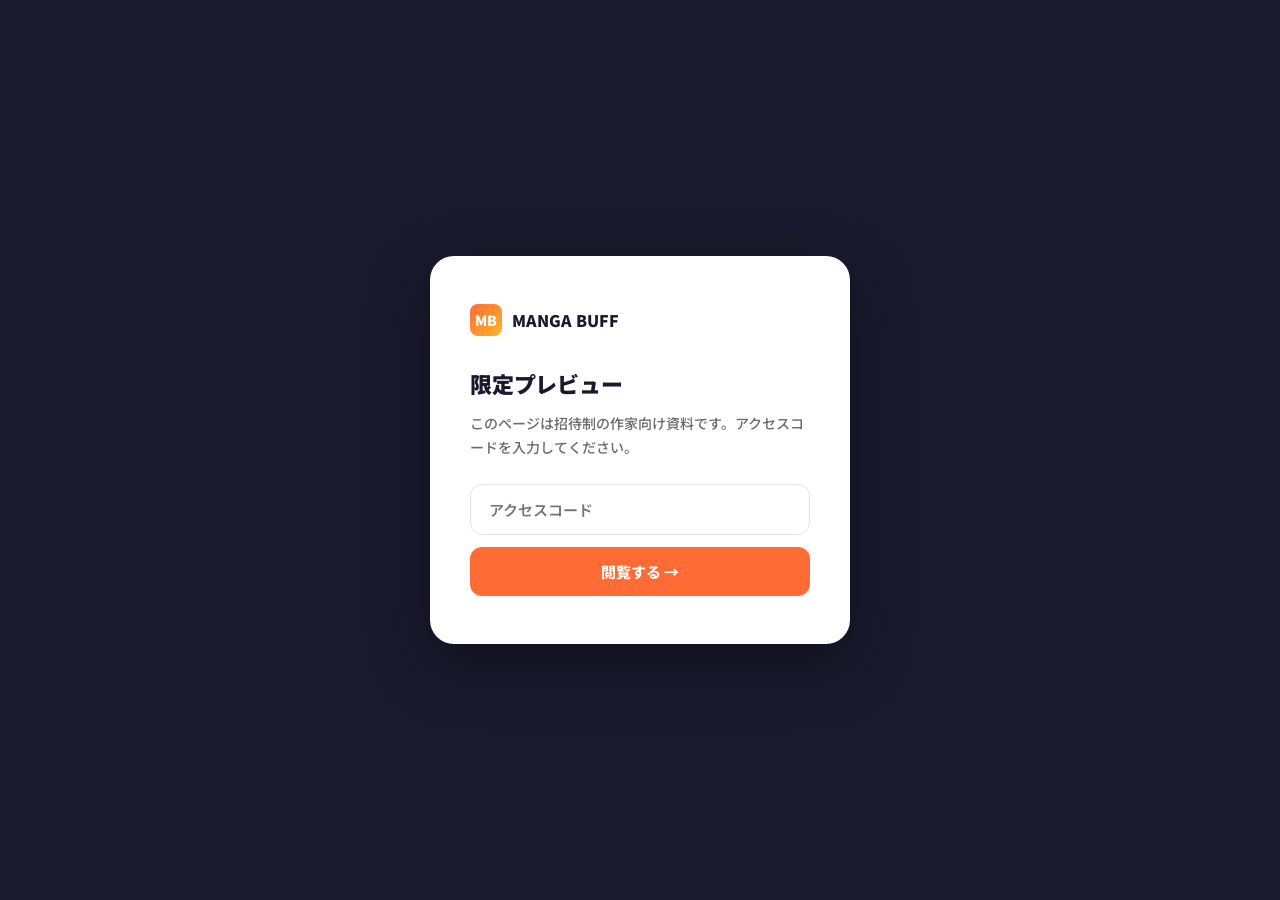
==== index.html @ 060bdc6c "実績自動更新用のdata-statマーカー付与（表示は不変）＋正本をrealize-mangabuff/manga-buff-introへ移管" ====
<!DOCTYPE html>
<html lang="ja">
<head>
<meta charset="UTF-8">
<meta name="viewport" content="width=device-width, initial-scale=1.0">
<meta name="robots" content="noindex, nofollow, noarchive, nosnippet">
<title>MANGA BUFF ｜ 作家さん向け配信取次サービス</title>
<link rel="preconnect" href="https://fonts.googleapis.com">
<link rel="preconnect" href="https://fonts.gstatic.com" crossorigin>
<link href="https://fonts.googleapis.com/css2?family=Noto+Sans+JP:wght@400;500;700;900&family=Inter:wght@400;500;600;700;800&display=swap" rel="stylesheet">
<style id="gate-style">
  body.locked { overflow: hidden; }
  body.locked > *:not(#gate) { display: none !important; }
  #gate { position: fixed; inset: 0; background: #1A1A2E; z-index: 99999; display: flex; align-items: center; justify-content: center; font-family: "Noto Sans JP", sans-serif; color: white; padding: 24px; }
  #gate.hidden { display: none; }
  .gate-card { background: white; color: #1A1A2E; padding: 48px 40px; border-radius: 24px; max-width: 420px; width: 100%; box-shadow: 0 20px 60px rgba(0,0,0,0.4); }
  .gate-brand { display: inline-flex; align-items: center; gap: 10px; font-weight: 900; font-size: 16px; margin-bottom: 28px; }
  .gate-brand .mark { width: 32px; height: 32px; border-radius: 8px; background: linear-gradient(135deg, #FF6B35, #FFB627); color: white; display: flex; align-items: center; justify-content: center; font-size: 14px; font-weight: 900; }
  #gate h2 { font-size: 22px; font-weight: 900; margin-bottom: 8px; letter-spacing: -0.01em; }
  #gate p { font-size: 14px; color: #6B6B6B; margin-bottom: 24px; font-weight: 500; line-height: 1.7; }
  #gate input { width: 100%; padding: 14px 18px; border: 1px solid #E8E5E0; border-radius: 12px; font-size: 15px; font-weight: 600; font-family: inherit; margin-bottom: 12px; outline: none; transition: all 0.15s; }
  #gate input:focus { border-color: #FF6B35; box-shadow: 0 0 0 3px rgba(255,107,53,0.15); }
  #gate button { width: 100%; padding: 14px; background: #FF6B35; color: white; border: none; border-radius: 12px; font-size: 15px; font-weight: 800; cursor: pointer; font-family: inherit; transition: all 0.15s; }
  #gate button:hover { background: #E8541F; }
  #gate .err { color: #FF4757; font-size: 13px; margin-top: 8px; font-weight: 600; display: none; }
  #gate .err.show { display: block; }
</style>
<link rel="stylesheet" href="assets/style.css">
</head>
<body class="locked">

<div id="gate">
  <div class="gate-card">
    <div class="gate-brand"><span class="mark">MB</span>MANGA BUFF</div>
    <h2>限定プレビュー</h2>
    <p>このページは招待制の作家向け資料です。アクセスコードを入力してください。</p>
    <input type="password" id="gate-pw" placeholder="アクセスコード" autocomplete="off" />
    <button id="gate-btn">閲覧する →</button>
    <div class="err" id="gate-err">アクセスコードが正しくありません。</div>
  </div>
</div>
<script>if(sessionStorage.getItem('mb-unlocked')==='1'){document.body.classList.remove('locked');var g=document.getElementById('gate');if(g)g.classList.add('hidden');}</script>

<!-- === NAV === -->
<nav class="nav">
  <div class="container nav-inner">
    <a href="index.html" class="logo"><span class="logo-mark">MB</span>MANGA BUFF</a>
    <button class="nav-toggle" aria-label="メニュー"><span></span></button>
    <ul class="nav-menu">
      <li><a href="index.html">ホーム</a></li>
      <li><a href="service.html">サービス内容</a></li>
      <li><a href="money.html">印税・お金</a></li>
      <li><a href="contract.html">契約について</a></li>
      <li><a href="flow.html">ご相談後の流れ</a></li>
      <li><a href="faq.html">よくある質問</a></li>
      <li><a href="about.html">代表の想い</a></li>
    </ul>
    <a href="flow.html" class="nav-cta">相談してみる</a>
  </div>
</nav>

<!-- === HERO === -->
<section class="hero">
  <div class="container hero-inner">
    <div class="hero-badge">個人作家・同人サークル募集中</div>
    <h1>あなたの漫画を、<br><span class="gradient">日本中の読者</span>に届ける。</h1>
    <p class="hero-sub">
      個人作家・同人サークルの作品を、100以上の電子書店へ一括配信。<br>
      EPUB制作・書誌入力・書店交渉のすべてを代行し、作家還元率は業界水準の1.5倍となる60%。
    </p>
    <div class="hero-cta">
      <a href="service.html" class="btn-primary">サービスを見る</a>
      <a href="faq.html" class="btn-secondary">よくある質問を見る</a>
    </div>

    <div class="hero-stats">
      <div class="stat"><div class="stat-value">100<span class="unit">+</span></div><div class="stat-label">配信先電子書店</div></div>
      <div class="stat"><div class="stat-value">60<span class="unit">%</span></div><div class="stat-label">作家還元率（業界の1.5倍）</div></div>
      <div class="stat"><div class="stat-value">¥0</div><div class="stat-label">登録料・月額費用</div></div>
      <div class="stat"><div class="stat-value">1<span class="unit">年</span></div><div class="stat-label">契約期間（短期離脱可）</div></div>
      <div class="stat"><div class="stat-value"><span data-stat="artists">90</span><span class="unit">+</span></div><div class="stat-label">参加作家・サークル</div></div>
    </div>
    <p style="font-size:13px; color:var(--sub); margin-top:20px; font-weight:500; max-width:760px; margin-left:auto; margin-right:auto;">
      ※「100以上の電子書店」は全年齢作品を含めた総数です。<strong>成人向けのAI漫画の場合、実際に配信できるのは30書店ほど</strong>になります（書店ごとの審査基準により変わります）。配信できる書店の一覧は <a href="service.html" style="color:var(--primary); font-weight:700;">サービス内容ページ</a> で公開しています。
    </p>
  </div>
</section>

<!-- === 課題 === -->
<section class="bg-soft">
  <div class="container">
    <div class="section-head">
      <span class="section-label">PROBLEM</span>
      <h2 class="section-title">作家さんが抱える<br>3つの悩み、ありませんか？</h2>
      <p class="section-lead">個人で商業電子書店に挑戦しようとすると、多くの作家さんが同じ壁にぶつかります。</p>
    </div>
    <div class="problem-grid">
      <div class="problem-card">
        <div class="problem-num">PROBLEM 01</div>
        <h3>電子書店ごとの<br>交渉が大変</h3>
        <p>書店ごとに審査・入稿仕様・書誌テンプレートが異なり、個人で全書店を回るのは実質不可能。</p>
      </div>
      <div class="problem-card">
        <div class="problem-num">PROBLEM 02</div>
        <h3>FANZA同人だけでは<br>頭打ち</h3>
        <p>同人プラットフォームだけでは読者層が限定される。商業書店に展開して新規読者を獲得したい。</p>
      </div>
      <div class="problem-card">
        <div class="problem-num">PROBLEM 03</div>
        <h3>従来の取次は<br>還元率が低い</h3>
        <p>業界標準の取次では作家還元が40%前後。結局自分の手元にいくら残るのかが見えにくい。</p>
      </div>
    </div>
  </div>
</section>

<!-- === 解決策 === -->
<section>
  <div class="container">
    <div class="section-head">
      <span class="section-label">SOLUTION</span>
      <h2 class="section-title"><span class="gradient">MANGA BUFF</span>なら、全部解決。</h2>
      <p class="section-lead">作家さんは本編データと作品情報を渡すだけ。残りはすべてお任せください。</p>
    </div>
    <div class="solution-grid">
      <div class="solution-card"><div class="solution-icon">🛠</div><h3>全部代行</h3><p>書店交渉・EPUB制作・書誌入力・表紙デザインまで対応。作家さんの手間はゼロ。</p></div>
      <div class="solution-card"><div class="solution-icon">🏪</div><h3>100書店へ一括</h3><p>コミックシーモア・LINEマンガ・Kindle・楽天Kobo等の主要書店＋100書店へ。</p></div>
      <div class="solution-card"><div class="solution-icon">💰</div><h3>還元率60%</h3><p>業界水準40%前後に対してMANGA BUFFは60%。業界の1.5倍の手取り。</p></div>
      <div class="solution-card"><div class="solution-icon">🎨</div><h3>AI作品も公式対応</h3><p>AI生成作品も対応。申告いただければ適切な書店を選定して配信します。</p></div>
      <div class="solution-card"><div class="solution-icon">💬</div><h3>Discordで密に伴走</h3><p>作家さんごとに専用チャンネル。メール中心の取次と違い、連絡もレスポンスも速いのが強みです。</p></div>
    </div>
  </div>
</section>

<!-- === 実績（数字で見る） === -->
<section class="tight bg-soft">
  <div class="container">
    <div class="proof-band">
      <div class="proof-head">
        <span class="section-label">NUMBERS</span>
        <h2>数字で見る、<span class="gradient">MANGA BUFF</span>の強み</h2>
        <p>スケールではなく、作家さんの手取りと使いやすさで選ばれています。</p>
      </div>
      <div class="proof-grid">
        <div class="proof-cell">
          <div class="proof-value">60<span class="unit">%</span></div>
          <div class="proof-label">作家還元率<br>（業界水準の1.5倍）</div>
        </div>
        <div class="proof-cell">
          <div class="proof-value">100<span class="unit">+</span></div>
          <div class="proof-label">配信先<br>電子書店</div>
        </div>
        <div class="proof-cell">
          <div class="proof-value">90<span class="unit">+</span><span class="up">↑</span></div>
          <div class="proof-label">参加作家・サークル<br>（拡大中）</div>
        </div>
        <div class="proof-cell">
          <div class="proof-value">¥0</div>
          <div class="proof-label">登録料・月額費用<br>（初期費用なし）</div>
        </div>
      </div>
      <p class="proof-note">※配信先数は全年齢作品を含む総数です。成人向けAI漫画は実際に配信できる書店が約30となります。</p>
    </div>
  </div>
</section>

<!-- === ハブ（各ページへ） === -->
<section class="bg-soft">
  <div class="container">
    <div class="section-head">
      <span class="section-label">GUIDE</span>
      <h2 class="section-title">知りたいことから<span class="gradient">読む</span></h2>
      <p class="section-lead">説明会でよく聞かれることを、テーマごとにまとめました。気になるところから読んでください。</p>
    </div>
    <div class="hub-grid">
      <a href="service.html" class="hub-card">
        <div class="hub-icon">🛠</div>
        <h3>サービス内容・納品方法</h3>
        <p>何を代行するか／作家さんに用意いただくもの／作品データの渡し方（対応形式・渡し方）。</p>
        <span class="hub-go">詳しく見る</span>
      </a>
      <a href="money.html" class="hub-card">
        <div class="hub-icon">💰</div>
        <h3>印税・還元率・支払い</h3>
        <p>還元率60%の正しい仕組み／収入シミュレーション／セール／支払いスケジュール。</p>
        <span class="hub-go">詳しく見る</span>
      </a>
      <a href="contract.html" class="hub-card">
        <div class="hub-icon">📄</div>
        <h3>契約について</h3>
        <p>契約期間・独占範囲／価格の決定権／表紙・白抜き素材の扱い／契約書の全文も掲載。</p>
        <span class="hub-go">詳しく見る</span>
      </a>
      <a href="flow.html" class="hub-card">
        <div class="hub-icon">🚀</div>
        <h3>ご相談後の流れ</h3>
        <p>お話ししたあと、契約書送付〜作品お預かり〜配信開始まで、どう進むかをステップで。</p>
        <span class="hub-go">詳しく見る</span>
      </a>
      <a href="faq.html" class="hub-card">
        <div class="hub-icon">❓</div>
        <h3>よくある質問</h3>
        <p>お金・契約・作品・運用のよくある疑問に、まとめてお答えします。</p>
        <span class="hub-go">詳しく見る</span>
      </a>
      <a href="about.html" class="hub-card">
        <div class="hub-icon">🧑‍🎨</div>
        <h3>代表とMANGA BUFF</h3>
        <p>なぜこのサービスを作ったか。代表の想いと、参加作家さんの生の声。</p>
        <span class="hub-go">詳しく見る</span>
      </a>
    </div>
  </div>
</section>

<!-- === 声（ティーザー） === -->
<section>
  <div class="container">
    <div class="section-head">
      <span class="section-label">VOICES</span>
      <h2 class="section-title">作家さんの<span class="gradient">声</span></h2>
      <p class="section-lead">実際に参加いただいている作家さんからの反応を抜粋。</p>
    </div>
    <div class="voice-grid">
      <div class="voice">
        <div class="voice-quote-mark">"</div>
        <div class="voice-body" style="font-size:15px; color:var(--ink); font-weight:600;">原稿データを渡したら、色んな書店で配信されるところまで進めてもらえて助かりました。公開まで早かったのもありがたかったです。</div>
        <div class="voice-author"><strong>ぱびゅ さん</strong><br>X：@pabyu235852</div>
      </div>
      <div class="voice">
        <div class="voice-quote-mark">"</div>
        <div class="voice-body" style="font-size:15px; color:var(--ink); font-weight:600;">AI作品なので販路を広げるのは難しいと思っていましたが、ほとんど丸投げで広げることができ、ありがたく思います。</div>
        <div class="voice-author"><strong>すぺると小麦 さん</strong><br>X：@superutokomugi</div>
      </div>
      <div class="voice">
        <div class="voice-quote-mark">"</div>
        <div class="voice-body" style="font-size:15px; color:var(--ink); font-weight:600;">書店への配信や面倒な手続きを全部おまかせできるので、制作に集中できるようになりました。作家としは本当に助かっています。</div>
        <div class="voice-author"><strong>ぜっぺい さん</strong><br>X：@zeppei_</div>
      </div>
    </div>
    <div style="text-align:center; margin-top:40px;">
      <a href="about.html" class="btn-secondary">参加作家さんの声をもっと見る</a>
    </div>
  </div>
</section>

<!-- === CTA === -->
<section class="bg-soft">
  <div class="container">
    <div class="cta-band">
      <h2>あなたの作品を、棚に並べましょう。</h2>
      <p>眠っている作品も、まとめてお預けいただくほど印税は積み上がります。気になったことは担当者に何でも聞いてください。</p>
      <a href="flow.html" class="btn-primary">ご相談後の流れを見る</a>
    </div>
  </div>
</section>

<!-- === FOOTER === -->
<footer>
  <div class="container">
    <div class="footer-grid">
      <div>
        <div class="footer-logo"><span class="logo-mark">MB</span>MANGA BUFF</div>
        <p class="footer-tagline">個人作家・同人サークルの作品を、100以上の電子書店へ一括配信する取次サービス。</p>
      </div>
      <div class="footer-links">
        <div class="footer-col">
          <h5>サービス</h5>
          <a href="service.html">サービス内容</a>
          <a href="money.html">印税・還元率</a>
          <a href="flow.html">ご相談後の流れ</a>
        </div>
        <div class="footer-col">
          <h5>詳しく知る</h5>
          <a href="contract.html">契約について</a>
          <a href="faq.html">よくある質問</a>
          <a href="about.html">代表とMANGA BUFF</a>
        </div>
      </div>
    </div>
    <p class="footer-meta">漫画家のための電子書店一括配信サービス　|　運営：合同会社Realize　|　© 2026 MANGA BUFF</p>
  </div>
</footer>

<script src="assets/site.js"></script>
</body>
</html>
---- assets/style.css ----
/* =========================================================
   MANGA BUFF 作家向け資料サイト  共通デザインシステム
   （多ページ・ホームページ型）
   ========================================================= */

:root {
  --primary: #FF6B35;
  --primary-deep: #E8541F;
  --primary-light: #FFF0E6;
  --accent: #FFB627;
  --ink: #1A1A2E;
  --ink-soft: #4A4A5E;
  --sub: #8A8A95;
  --border: #E8E5E0;
  --rule: #EFECE7;
  --bg: #FFFFFF;
  --bg-soft: #FAFAFA;
  --bg-blue: #FFF8F0;
  --green: #22C55E;
  --warn: #FF9500;
}

* { margin: 0; padding: 0; box-sizing: border-box; }

html { scroll-behavior: smooth; }

body {
  font-family: "Noto Sans JP", "Inter", -apple-system, BlinkMacSystemFont, sans-serif;
  color: var(--ink);
  line-height: 1.8;
  background: var(--bg);
  font-weight: 500;
  font-size: 16px;
  -webkit-font-smoothing: antialiased;
}

a { color: inherit; }

.container {
  max-width: 1120px;
  margin: 0 auto;
  padding: 0 24px;
}

.container-narrow {
  max-width: 860px;
  margin: 0 auto;
  padding: 0 24px;
}

/* === Nav (multi-page) === */
.nav {
  position: sticky;
  top: 0;
  z-index: 100;
  background: rgba(255, 255, 255, 0.92);
  backdrop-filter: blur(20px);
  border-bottom: 1px solid var(--rule);
  padding: 14px 0;
}

.nav-inner {
  display: flex;
  align-items: center;
  justify-content: space-between;
  gap: 16px;
}

.logo {
  display: inline-flex;
  align-items: center;
  gap: 10px;
  font-weight: 900;
  font-size: 18px;
  letter-spacing: -0.01em;
  color: var(--ink);
  text-decoration: none;
  flex-shrink: 0;
}

.logo-mark {
  display: inline-flex;
  align-items: center;
  justify-content: center;
  width: 32px;
  height: 32px;
  background: linear-gradient(135deg, var(--primary), var(--accent));
  border-radius: 8px;
  color: white;
  font-size: 16px;
  font-weight: 900;
  letter-spacing: -0.02em;
}

.nav-menu {
  display: flex;
  align-items: center;
  gap: 4px;
  list-style: none;
  margin-left: auto;
}

.nav-menu a {
  display: inline-block;
  padding: 8px 14px;
  font-size: 14px;
  font-weight: 700;
  color: var(--ink-soft);
  text-decoration: none;
  border-radius: 100px;
  transition: all 0.15s;
  white-space: nowrap;
}

.nav-menu a:hover { color: var(--primary); background: var(--primary-light); }
.nav-menu a.active { color: var(--primary); background: var(--primary-light); }

.nav-cta {
  display: inline-flex;
  align-items: center;
  padding: 10px 20px;
  background: var(--ink);
  color: white;
  border-radius: 100px;
  font-size: 14px;
  font-weight: 700;
  text-decoration: none;
  transition: all 0.2s;
  white-space: nowrap;
  flex-shrink: 0;
}

.nav-cta:hover { background: var(--primary); }

/* mobile menu */
.nav-toggle {
  display: none;
  background: none;
  border: 1px solid var(--border);
  border-radius: 10px;
  width: 42px;
  height: 42px;
  cursor: pointer;
  align-items: center;
  justify-content: center;
  flex-shrink: 0;
}
.nav-toggle span {
  display: block;
  width: 18px;
  height: 2px;
  background: var(--ink);
  position: relative;
}
.nav-toggle span::before,
.nav-toggle span::after {
  content: '';
  position: absolute;
  left: 0;
  width: 18px;
  height: 2px;
  background: var(--ink);
}
.nav-toggle span::before { top: -6px; }
.nav-toggle span::after { top: 6px; }

@media (max-width: 900px) {
  .nav-toggle { display: inline-flex; }
  .nav-menu {
    position: absolute;
    top: 100%;
    left: 0;
    right: 0;
    flex-direction: column;
    align-items: stretch;
    gap: 2px;
    background: white;
    border-bottom: 1px solid var(--border);
    padding: 12px 16px 20px;
    box-shadow: 0 12px 24px rgba(0,0,0,0.06);
    display: none;
  }
  .nav-menu.open { display: flex; }
  .nav-menu a { padding: 13px 16px; font-size: 15px; }
  .nav .nav-cta { display: none; }
}

/* === Hero (top page) === */
.hero {
  background: linear-gradient(180deg, var(--bg-blue) 0%, var(--bg) 100%);
  padding: 88px 0 104px;
  position: relative;
  overflow: hidden;
}
.hero::before {
  content: '';
  position: absolute;
  top: -200px; right: -200px;
  width: 700px; height: 700px;
  background: radial-gradient(circle, rgba(255,107,53,0.12) 0%, transparent 60%);
  border-radius: 50%;
  pointer-events: none;
}
.hero::after {
  content: '';
  position: absolute;
  bottom: -100px; left: -150px;
  width: 500px; height: 500px;
  background: radial-gradient(circle, rgba(255,182,39,0.12) 0%, transparent 60%);
  border-radius: 50%;
  pointer-events: none;
}
.hero-inner { position: relative; z-index: 1; text-align: center; }

.hero-badge {
  display: inline-flex;
  align-items: center;
  gap: 8px;
  padding: 8px 20px;
  background: white;
  border: 1px solid var(--border);
  border-radius: 100px;
  font-size: 13px;
  font-weight: 700;
  color: var(--primary);
  margin-bottom: 28px;
  box-shadow: 0 2px 12px rgba(255,107,53,0.1);
}
.hero-badge::before {
  content: '';
  display: inline-block;
  width: 8px; height: 8px;
  background: var(--primary);
  border-radius: 50%;
  animation: pulse 2s infinite;
}
@keyframes pulse { 0%,100%{opacity:1;} 50%{opacity:0.4;} }

.hero h1 {
  font-size: clamp(38px, 6.4vw, 72px);
  font-weight: 900;
  line-height: 1.2;
  letter-spacing: -0.03em;
  color: var(--ink);
  margin-bottom: 28px;
}
.hero h1 .gradient,
.gradient {
  background: linear-gradient(135deg, var(--primary) 0%, var(--accent) 100%);
  -webkit-background-clip: text;
  background-clip: text;
  color: transparent;
}
.hero-sub {
  font-size: clamp(16px, 1.8vw, 20px);
  font-weight: 500;
  color: var(--ink-soft);
  max-width: 720px;
  margin: 0 auto 44px;
  line-height: 1.9;
}
.hero-cta {
  display: inline-flex;
  gap: 16px;
  flex-wrap: wrap;
  justify-content: center;
  margin-bottom: 64px;
}

/* === Page hero (sub pages) === */
.page-hero {
  background: linear-gradient(180deg, var(--bg-blue) 0%, var(--bg) 100%);
  padding: 64px 0 56px;
  border-bottom: 1px solid var(--rule);
  position: relative;
  overflow: hidden;
}
.page-hero .eyebrow {
  display: inline-block;
  font-family: "Inter", sans-serif;
  font-size: 12px;
  font-weight: 700;
  letter-spacing: 0.14em;
  color: var(--primary);
  margin-bottom: 14px;
  padding: 6px 16px;
  background: var(--primary-light);
  border-radius: 100px;
}
.page-hero h1 {
  font-size: clamp(28px, 4.4vw, 44px);
  font-weight: 900;
  line-height: 1.3;
  letter-spacing: -0.02em;
  color: var(--ink);
  margin-bottom: 14px;
}
.page-hero p {
  font-size: 16px;
  color: var(--ink-soft);
  max-width: 680px;
  line-height: 1.9;
}

/* === Buttons === */
.btn-primary {
  display: inline-flex;
  align-items: center;
  gap: 8px;
  padding: 16px 34px;
  background: linear-gradient(120deg, var(--primary) 0%, #FF8A2B 55%, var(--accent) 100%);
  color: white;
  border-radius: 100px;
  font-size: 16px;
  font-weight: 900;
  text-decoration: none;
  text-shadow: 0 1px 2px rgba(150,55,0,0.28);
  box-shadow: 0 8px 24px rgba(255,107,53,0.32);
  transition: all 0.2s;
}
.btn-primary:hover { background: linear-gradient(120deg, var(--primary-deep) 0%, var(--primary) 55%, #FFA828 100%); transform: translateY(-2px); box-shadow: 0 12px 34px rgba(255,107,53,0.45); }
.btn-primary::after { content: '→'; font-size: 18px; transition: transform 0.2s; }
.btn-primary:hover::after { transform: translateX(4px); }

.btn-secondary {
  display: inline-flex;
  align-items: center;
  padding: 16px 30px;
  background: white;
  color: var(--ink);
  border: 1px solid var(--border);
  border-radius: 100px;
  font-size: 16px;
  font-weight: 700;
  text-decoration: none;
  transition: all 0.2s;
}
.btn-secondary:hover { border-color: var(--primary); color: var(--primary); }

/* === Hero stats === */
.hero-stats {
  display: grid;
  grid-template-columns: repeat(auto-fit, minmax(160px, 1fr));
  gap: 1px;
  background: var(--border);
  border: 1px solid var(--border);
  border-radius: 16px;
  overflow: hidden;
  max-width: 960px;
  margin: 0 auto;
}
.stat { background: white; padding: 28px 22px; text-align: center; transition: all 0.2s; }
.stat:hover { background: var(--bg-blue); }
.stat-value {
  font-family: "Inter", "Noto Sans JP", sans-serif;
  font-size: clamp(34px, 4.6vw, 48px);
  font-weight: 800;
  background: linear-gradient(120deg, var(--primary-deep) 0%, var(--primary) 52%, var(--accent) 100%);
  -webkit-background-clip: text;
  background-clip: text;
  color: transparent;
  line-height: 1;
  letter-spacing: -0.03em;
}
.stat-value .unit { font-size: 0.55em; margin-left: 4px; }
.stat-label { font-size: 13px; font-weight: 700; color: var(--sub); margin-top: 12px; line-height: 1.5; }

/* === Section === */
section { padding: 96px 0; }
section.tight { padding: 72px 0; }
section.bg-soft { background: var(--bg-soft); }
section.bg-dark { background: var(--ink); color: white; }

.section-head { text-align: center; margin-bottom: 60px; }
.section-head.left { text-align: left; }

.section-label {
  display: inline-block;
  font-family: "Inter", sans-serif;
  font-size: 13px;
  font-weight: 700;
  letter-spacing: 0.1em;
  color: var(--primary);
  margin-bottom: 16px;
  padding: 6px 16px;
  background: var(--primary-light);
  border-radius: 100px;
}
section.bg-dark .section-label { background: rgba(255,107,53,0.15); color: var(--accent); }

.section-title {
  font-size: clamp(26px, 3.6vw, 42px);
  font-weight: 900;
  line-height: 1.35;
  color: var(--ink);
  margin-bottom: 18px;
  letter-spacing: -0.02em;
}
section.bg-dark .section-title { color: white; }

.section-lead {
  font-size: 17px;
  color: var(--ink-soft);
  max-width: 720px;
  margin: 0 auto;
  line-height: 1.9;
  font-weight: 500;
}
.section-head.left .section-lead { margin: 0; }
section.bg-dark .section-lead { color: rgba(255,255,255,0.75); }

.block-title {
  font-size: 20px;
  font-weight: 900;
  color: var(--ink);
  margin: 56px 0 20px;
  letter-spacing: -0.01em;
}
.block-title:first-child { margin-top: 0; }

/* === Hub nav cards (top page) === */
.hub-grid {
  display: grid;
  grid-template-columns: repeat(auto-fit, minmax(280px, 1fr));
  gap: 18px;
}
.hub-card {
  display: flex;
  flex-direction: column;
  background: white;
  border: 1px solid var(--border);
  border-radius: 20px;
  padding: 32px 30px;
  text-decoration: none;
  transition: all 0.2s;
}
.hub-card:hover { border-color: var(--primary); transform: translateY(-4px); box-shadow: 0 20px 40px rgba(255,107,53,0.12); }
.hub-card .hub-icon {
  width: 52px; height: 52px;
  background: linear-gradient(135deg, var(--primary-light), #FFF5E0);
  border-radius: 14px;
  display: flex; align-items: center; justify-content: center;
  font-size: 24px; margin-bottom: 18px;
}
.hub-card h3 { font-size: 19px; font-weight: 900; color: var(--ink); margin-bottom: 8px; letter-spacing: -0.01em; }
.hub-card p { font-size: 14px; color: var(--ink-soft); line-height: 1.8; font-weight: 500; flex: 1; }
.hub-card .hub-go {
  margin-top: 18px;
  font-size: 13px; font-weight: 800; color: var(--primary);
  display: inline-flex; align-items: center; gap: 6px;
}
.hub-card .hub-go::after { content: '→'; transition: transform 0.2s; }
.hub-card:hover .hub-go::after { transform: translateX(4px); }

/* === Problem === */
.problem-grid { display: grid; grid-template-columns: repeat(auto-fit, minmax(280px, 1fr)); gap: 20px; }
.problem-card { background: white; border: 1px solid var(--border); border-radius: 20px; padding: 36px 32px; transition: all 0.2s; position: relative; }
.problem-card:hover { border-color: var(--primary); transform: translateY(-4px); box-shadow: 0 20px 40px rgba(255,107,53,0.12); }
.problem-num { font-family: "Inter", sans-serif; font-size: 13px; font-weight: 800; letter-spacing: 0.1em; color: var(--primary); margin-bottom: 16px; }
.problem-card h3 { font-size: 20px; font-weight: 900; line-height: 1.5; margin-bottom: 14px; color: var(--ink); letter-spacing: -0.01em; }
.problem-card p { color: var(--ink-soft); font-size: 14px; line-height: 1.9; font-weight: 500; }

/* === Solution === */
.solution-grid { display: flex; flex-wrap: wrap; justify-content: center; gap: 16px; }
.solution-grid > .solution-card { flex: 1 1 240px; max-width: 262px; }
@media (max-width: 560px) { .solution-grid > .solution-card { max-width: 100%; } }
.solution-card { background: white; border: 1px solid var(--border); border-radius: 20px; padding: 34px 28px; transition: all 0.2s; }
.solution-card:hover { border-color: var(--primary); transform: translateY(-4px); box-shadow: 0 20px 40px rgba(255,107,53,0.1); }
.solution-icon { width: 56px; height: 56px; background: linear-gradient(135deg, var(--primary-light), #FFF5E0); border-radius: 16px; display: flex; align-items: center; justify-content: center; margin-bottom: 20px; font-size: 26px; }
.solution-card h3 { font-size: 18px; font-weight: 900; margin-bottom: 10px; color: var(--ink); letter-spacing: -0.01em; }
.solution-card p { font-size: 14px; color: var(--ink-soft); line-height: 1.85; font-weight: 500; }

/* === Flow steps === */
.flow-grid { display: grid; grid-template-columns: repeat(auto-fit, minmax(240px, 1fr)); gap: 16px; counter-reset: step; }
.flow-step { background: white; border: 1px solid var(--border); border-radius: 20px; padding: 40px 32px 32px; position: relative; counter-increment: step; }
.flow-step::before { content: counter(step); position: absolute; top: 24px; right: 28px; font-family: "Inter", sans-serif; font-size: 48px; font-weight: 800; color: var(--primary-light); line-height: 1; }
.flow-step-label { font-family: "Inter", sans-serif; font-size: 12px; font-weight: 800; letter-spacing: 0.15em; color: var(--primary); margin-bottom: 12px; }
.flow-step h3 { font-size: 18px; font-weight: 900; margin-bottom: 10px; color: var(--ink); letter-spacing: -0.01em; }
.flow-step p { font-size: 14px; color: var(--ink-soft); line-height: 1.85; font-weight: 500; }

/* === Two column === */
.two-col { display: grid; grid-template-columns: 1fr 1fr; gap: 48px; }
@media (max-width: 720px) { .two-col { grid-template-columns: 1fr; gap: 40px; } }
.col-label { display: inline-block; font-family: "Inter", sans-serif; font-size: 12px; font-weight: 800; letter-spacing: 0.15em; color: var(--primary); margin-bottom: 12px; padding: 4px 14px; background: var(--primary-light); border-radius: 100px; }
.col-title { font-size: 22px; font-weight: 900; color: var(--ink); margin-bottom: 24px; letter-spacing: -0.01em; }

.feature-list { list-style: none; display: grid; gap: 8px; }
.feature-list li { background: white; border: 1px solid var(--border); border-radius: 12px; padding: 16px 20px; display: flex; align-items: center; gap: 14px; font-size: 14px; font-weight: 600; color: var(--ink); }
.feature-list li::before {
  content: '';
  display: inline-block;
  width: 20px; height: 20px;
  background: var(--primary);
  border-radius: 50%;
  flex-shrink: 0;
  background-image: url("data:image/svg+xml,%3Csvg xmlns='http://www.w3.org/2000/svg' width='12' height='12' viewBox='0 0 12 12' fill='none'%3E%3Cpath d='M2 6.5L5 9L10 3.5' stroke='white' stroke-width='2' stroke-linecap='round' stroke-linejoin='round'/%3E%3C/svg%3E");
  background-repeat: no-repeat; background-position: center;
}

/* === Highlight box === */
.hl-box { background: var(--primary-light); border-left: 4px solid var(--primary); border-radius: 12px; padding: 24px 28px; margin: 36px 0; }
.hl-box strong { display: block; font-size: 16px; font-weight: 900; margin-bottom: 10px; color: var(--ink); letter-spacing: -0.01em; }
.hl-box p { font-size: 14px; color: var(--ink-soft); line-height: 1.9; font-weight: 500; }
.hl-box p + p { margin-top: 12px; }

/* callout variants */
.callout { border-radius: 14px; padding: 22px 26px; margin: 28px 0; font-size: 14px; line-height: 1.9; font-weight: 500; }
.callout strong { font-weight: 900; }
.callout.info { background: var(--bg-blue); border: 1px solid var(--border); color: var(--ink-soft); }
.callout.ok { background: rgba(34,197,94,0.08); border: 1px solid rgba(34,197,94,0.25); color: #14663a; }
.callout.warn { background: rgba(255,149,0,0.08); border: 1px solid rgba(255,149,0,0.3); color: #7a4a00; }

/* === Money card === */
.money-card { background: white; border: 1px solid var(--border); border-radius: 24px; padding: 48px; box-shadow: 0 8px 32px rgba(0,0,0,0.04); }
@media (max-width: 640px) { .money-card { padding: 30px 22px; } }
.money-card h3 { font-size: 16px; font-weight: 900; color: var(--ink); margin-bottom: 20px; letter-spacing: -0.01em; }
.money-bar { display: flex; height: 72px; border-radius: 16px; overflow: hidden; margin-bottom: 12px; }
.money-segment { display: flex; align-items: center; justify-content: center; color: white; font-weight: 800; font-size: 15px; letter-spacing: -0.01em; }
.seg-store { background: #6B5B4E; flex: 70; }
.seg-rlz { background: linear-gradient(135deg, var(--primary) 0%, var(--accent) 100%); flex: 30; }
.money-labels { display: flex; font-size: 13px; color: var(--sub); margin-bottom: 40px; font-weight: 600; }
.money-labels > div:first-child { flex: 70; text-align: center; }
.money-labels > div:last-child { flex: 30; text-align: center; }
.inner-box { background: var(--bg-blue); border-radius: 16px; padding: 26px; margin-top: 20px; }
.inner-box h4 { font-size: 14px; font-weight: 900; color: var(--ink); margin-bottom: 14px; letter-spacing: -0.01em; }
.split-bar { display: flex; height: 56px; border-radius: 12px; overflow: hidden; margin: 12px 0; }
.split-author { background: linear-gradient(135deg, var(--green), #16A34A); flex: 60; display: flex; align-items: center; justify-content: center; color: white; font-weight: 800; font-size: 15px; }
.split-rlz-small { background: #A8ACB4; flex: 40; display: flex; align-items: center; justify-content: center; color: white; font-weight: 800; font-size: 15px; }

/* === Example card === */
.example-card { background: linear-gradient(135deg, rgba(34,197,94,0.05), rgba(255,107,53,0.05)); border: 1px solid var(--border); border-radius: 20px; padding: 36px; margin-top: 32px; }
.example-card > h4 { font-size: 18px; font-weight: 900; color: var(--ink); margin-bottom: 22px; letter-spacing: -0.01em; }
.example-row { display: flex; justify-content: space-between; align-items: center; background: white; padding: 15px 22px; border-radius: 12px; margin-bottom: 10px; font-size: 15px; font-weight: 600; border: 1px solid var(--border); }
.example-row.highlight { background: linear-gradient(135deg, var(--green), #16A34A); color: white; font-weight: 900; font-size: 16px; border-color: transparent; }
.example-row.highlight-accent { background: linear-gradient(135deg, var(--primary), var(--accent)); color: white; font-weight: 900; font-size: 16px; border-color: transparent; }
.example-note { font-size: 13px; color: var(--sub); margin-top: 16px; font-weight: 500; }

/* === Simulation === */
.sim-grid { display: grid; grid-template-columns: repeat(auto-fit, minmax(170px, 1fr)); gap: 12px; margin: 28px 0; }
.sim-cell { background: white; border: 1px solid var(--border); border-radius: 16px; padding: 24px 20px; text-align: center; transition: all 0.2s; }
.sim-cell:hover { border-color: var(--primary); transform: translateY(-2px); }
.sim-cell-label { font-family: "Inter", sans-serif; font-size: 12px; font-weight: 700; color: var(--sub); margin-bottom: 10px; letter-spacing: 0.02em; }
.sim-cell-value { font-family: "Inter", sans-serif; font-size: 30px; font-weight: 800; background: linear-gradient(120deg, var(--primary-deep) 0%, var(--primary) 52%, var(--accent) 100%); -webkit-background-clip: text; background-clip: text; color: transparent; line-height: 1; letter-spacing: -0.03em; }
.sim-cell-sub { font-size: 12px; color: var(--sub); margin-top: 8px; font-weight: 500; }

/* === Tables === */
.table-wrap { background: white; border: 1px solid var(--border); border-radius: 16px; overflow: hidden; margin: 24px 0; overflow-x: auto; }
table { width: 100%; border-collapse: collapse; min-width: 420px; }
th, td { padding: 16px 22px; text-align: left; border-bottom: 1px solid var(--border); font-size: 14px; font-weight: 500; color: var(--ink); }
th { background: var(--bg-soft); font-weight: 800; font-size: 13px; color: var(--sub); letter-spacing: 0.02em; }
tr:last-child td { border-bottom: none; }
td.mb { color: var(--primary); font-weight: 800; }

/* === Compare duel === */
.compare-duel { display: grid; grid-template-columns: 1fr 1fr; gap: 20px; position: relative; }
@media (max-width: 720px) { .compare-duel { grid-template-columns: 1fr; } .compare-vs { display: none; } }
.compare-col { background: white; border: 1px solid var(--border); border-radius: 20px; padding: 38px 30px; }
.compare-col.mb { background: linear-gradient(180deg, var(--primary-light) 0%, white 100%); border: 2px solid var(--primary); position: relative; box-shadow: 0 12px 32px rgba(255,107,53,0.12); }
.compare-col.mb::before { content: 'RECOMMENDED'; position: absolute; top: -12px; left: 50%; transform: translateX(-50%); background: var(--primary); color: white; font-family: "Inter", sans-serif; font-size: 11px; font-weight: 800; letter-spacing: 0.15em; padding: 5px 14px; border-radius: 100px; }
.compare-col-head { text-align: center; margin-bottom: 26px; padding-bottom: 20px; border-bottom: 1px solid var(--border); }
.compare-col.mb .compare-col-head { border-bottom-color: rgba(255,107,53,0.3); }
.compare-col-name { font-size: 20px; font-weight: 900; color: var(--ink); letter-spacing: -0.01em; margin-bottom: 4px; }
.compare-col.mb .compare-col-name { color: var(--primary); }
.compare-col-sub { font-size: 12px; font-weight: 600; color: var(--sub); letter-spacing: 0.05em; }
.compare-list { list-style: none; display: grid; gap: 14px; }
.compare-list li { display: flex; align-items: flex-start; gap: 12px; font-size: 14px; font-weight: 600; color: var(--ink-soft); line-height: 1.6; }
.compare-list li .label { font-size: 11px; font-weight: 700; letter-spacing: 0.05em; color: var(--sub); display: block; margin-bottom: 2px; }
.compare-list li .value { display: block; font-size: 15px; font-weight: 800; color: var(--ink); letter-spacing: -0.01em; }
.compare-icon { width: 22px; height: 22px; border-radius: 50%; display: inline-flex; align-items: center; justify-content: center; font-size: 13px; font-weight: 900; flex-shrink: 0; margin-top: 12px; }
.compare-icon.ok { background: rgba(34,197,94,0.12); color: var(--green); }
.compare-icon.ng { background: rgba(138,138,149,0.15); color: var(--sub); }
.compare-icon.star { background: var(--primary); color: white; }
.compare-vs { position: absolute; top: 50%; left: 50%; transform: translate(-50%, -50%); width: 56px; height: 56px; background: white; border: 3px solid var(--ink); border-radius: 50%; display: flex; align-items: center; justify-content: center; font-family: "Inter", sans-serif; font-size: 16px; font-weight: 800; color: var(--ink); z-index: 2; letter-spacing: 0.02em; }

/* === Timeline === */
.timeline { position: relative; padding-left: 40px; max-width: 760px; }
.timeline::before { content: ''; position: absolute; left: 11px; top: 16px; bottom: 16px; width: 2px; background: linear-gradient(180deg, var(--primary), var(--accent)); }
.timeline-item { position: relative; padding: 16px 0; }
.timeline-item::before { content: ''; position: absolute; left: -33px; top: 22px; width: 16px; height: 16px; background: white; border: 3px solid var(--primary); border-radius: 50%; }
.timeline-item strong { display: block; font-size: 16px; font-weight: 900; color: var(--ink); margin-bottom: 6px; letter-spacing: -0.01em; }
.timeline-item span { font-size: 13px; color: var(--sub); font-weight: 500; }

/* === Step flow (big numbered vertical) === */
.steps { display: grid; gap: 14px; max-width: 820px; }
.step-row {
  display: grid;
  grid-template-columns: 56px 1fr;
  gap: 20px;
  background: white;
  border: 1px solid var(--border);
  border-radius: 18px;
  padding: 26px 28px;
  align-items: start;
  transition: all 0.2s;
}
.step-row:hover { border-color: var(--primary); box-shadow: 0 12px 28px rgba(255,107,53,0.08); }
.step-num {
  width: 52px; height: 52px;
  border-radius: 14px;
  background: linear-gradient(135deg, var(--primary), var(--accent));
  color: white;
  font-family: "Inter", sans-serif;
  font-weight: 800; font-size: 22px;
  display: flex; align-items: center; justify-content: center;
}
.step-body h3 { font-size: 17px; font-weight: 900; color: var(--ink); margin-bottom: 6px; letter-spacing: -0.01em; }
.step-body p { font-size: 14px; color: var(--ink-soft); line-height: 1.85; font-weight: 500; }
.step-body .who { display: inline-block; font-size: 11px; font-weight: 800; letter-spacing: 0.04em; padding: 3px 10px; border-radius: 100px; margin-top: 10px; }
.who.you { background: rgba(34,197,94,0.12); color: #14663a; }
.who.us { background: var(--primary-light); color: var(--primary-deep); }

/* === Voice === */
.voice-grid { display: grid; grid-template-columns: repeat(auto-fit, minmax(300px, 1fr)); gap: 20px; }
.voice { background: white; border: 1px solid var(--border); border-radius: 20px; padding: 32px; position: relative; transition: all 0.2s; }
.voice:hover { border-color: var(--primary); transform: translateY(-4px); box-shadow: 0 20px 40px rgba(255,107,53,0.08); }
.voice-quote-mark { font-family: "Inter", sans-serif; font-size: 64px; color: var(--primary); line-height: 1; margin-bottom: -20px; opacity: 0.3; }
.voice-quote { font-weight: 900; font-size: 17px; margin-bottom: 16px; color: var(--ink); line-height: 1.55; letter-spacing: -0.01em; }
.voice-body { font-size: 14px; color: var(--ink-soft); line-height: 1.9; font-weight: 500; margin-bottom: 20px; }
.voice-author { font-size: 13px; color: var(--sub); line-height: 1.7; padding-top: 16px; border-top: 1px solid var(--border); font-weight: 500; }
.voice-author strong { color: var(--ink); font-weight: 800; }

/* === note cards === */
.note-grid { display: grid; grid-template-columns: repeat(auto-fit, minmax(280px, 1fr)); gap: 18px; }
.note-card {
  display: flex; flex-direction: column;
  background: white;
  border: 1px solid var(--border);
  border-radius: 18px;
  padding: 28px 28px 24px;
  text-decoration: none;
  transition: all 0.2s;
}
.note-card:hover { border-color: var(--primary); transform: translateY(-4px); box-shadow: 0 16px 34px rgba(255,107,53,0.1); }
.note-card .note-tag { font-size: 11px; font-weight: 800; letter-spacing: 0.08em; color: var(--primary); margin-bottom: 12px; }
.note-card h3 { font-size: 17px; font-weight: 900; color: var(--ink); line-height: 1.5; margin-bottom: 10px; letter-spacing: -0.01em; }
.note-card p { font-size: 13.5px; color: var(--ink-soft); line-height: 1.8; font-weight: 500; flex: 1; }
.note-card .note-go { margin-top: 16px; font-size: 12.5px; font-weight: 800; color: var(--primary); display: inline-flex; align-items: center; gap: 6px; }
.note-card .note-go::after { content: '↗'; }

/* === FAQ cards === */
.faq-group { display: grid; grid-template-columns: 1fr 1fr; gap: 16px; margin-bottom: 48px; }
@media (max-width: 720px) { .faq-group { grid-template-columns: 1fr; } }
.faq-card { background: white; border: 1px solid var(--border); border-radius: 16px; padding: 24px 26px; transition: all 0.2s; }
.faq-card:hover { border-color: var(--primary); transform: translateY(-2px); box-shadow: 0 8px 24px rgba(255,107,53,0.08); }
.faq-card .q { display: flex; gap: 10px; align-items: flex-start; font-weight: 800; font-size: 15px; color: var(--ink); line-height: 1.55; letter-spacing: -0.01em; margin-bottom: 14px; }
.faq-card .q::before { content: 'Q'; flex-shrink: 0; width: 24px; height: 24px; background: var(--primary-light); color: var(--primary); border-radius: 8px; font-family: "Inter", sans-serif; font-weight: 800; font-size: 13px; display: inline-flex; align-items: center; justify-content: center; }
.faq-card .a { font-size: 13.5px; color: var(--ink-soft); line-height: 1.9; font-weight: 500; padding-left: 34px; }
.faq-card .a strong { color: var(--ink); font-weight: 800; }
.faq-group-title { grid-column: 1 / -1; font-size: 22px; font-weight: 900; color: var(--ink); margin-bottom: 4px; letter-spacing: -0.01em; display: flex; align-items: center; gap: 10px; }

/* === FAQ (accordion + category nav) === */
.chip-nav { display: flex; flex-wrap: wrap; gap: 10px; justify-content: center; margin-bottom: 48px; }
.chip-nav a { padding: 10px 20px; background: white; border: 1px solid var(--border); border-radius: 100px; font-size: 14px; font-weight: 800; color: var(--ink); text-decoration: none; transition: all 0.15s; }
.chip-nav a:hover { border-color: var(--primary); color: var(--primary); background: var(--primary-light); }
.faq-cat { max-width: 860px; margin: 0 auto 40px; scroll-margin-top: 90px; }
.faq-cat-head { font-size: 21px; font-weight: 900; color: var(--ink); margin-bottom: 16px; letter-spacing: -0.01em; display: flex; align-items: center; gap: 10px; }

/* === details (accordion) === */
details { background: white; border: 1px solid var(--border); border-radius: 14px; padding: 20px 26px; margin-bottom: 10px; transition: all 0.2s; }
details[open] { border-color: var(--primary); box-shadow: 0 4px 20px rgba(255,107,53,0.08); }
summary { cursor: pointer; font-weight: 800; font-size: 15px; color: var(--ink); list-style: none; position: relative; padding-right: 36px; line-height: 1.55; letter-spacing: -0.01em; }
summary::-webkit-details-marker { display: none; }
summary::after { content: ''; position: absolute; right: 0; top: 50%; transform: translateY(-50%); width: 24px; height: 24px; background: var(--primary-light); border-radius: 50%; background-image: url("data:image/svg+xml,%3Csvg xmlns='http://www.w3.org/2000/svg' width='12' height='12' viewBox='0 0 12 12'%3E%3Cpath d='M6 2V10M2 6H10' stroke='%23FF6B35' stroke-width='2' stroke-linecap='round'/%3E%3C/svg%3E"); background-repeat: no-repeat; background-position: center; transition: all 0.2s; }
details[open] summary::after { background: var(--primary); background-image: url("data:image/svg+xml,%3Csvg xmlns='http://www.w3.org/2000/svg' width='12' height='12' viewBox='0 0 12 12'%3E%3Cpath d='M2 6H10' stroke='white' stroke-width='2' stroke-linecap='round'/%3E%3C/svg%3E"); background-repeat: no-repeat; background-position: center; }
details > div { margin-top: 16px; padding-top: 16px; border-top: 1px solid var(--border); font-size: 14px; color: var(--ink-soft); line-height: 1.95; font-weight: 500; }

/* === Contract full text === */
.contract-doc {
  background: white;
  border: 1px solid var(--border);
  border-radius: 18px;
  padding: 40px 44px;
  max-height: 620px;
  overflow-y: auto;
}
@media (max-width: 640px) { .contract-doc { padding: 28px 22px; } }
.contract-doc .doc-title { font-size: 18px; font-weight: 900; color: var(--ink); text-align: center; margin-bottom: 8px; }
.contract-doc .doc-intro { font-size: 13.5px; color: var(--ink-soft); line-height: 1.9; margin: 20px 0 28px; padding-bottom: 24px; border-bottom: 1px solid var(--rule); }
.contract-article { margin-bottom: 24px; }
.contract-article h4 { font-size: 15px; font-weight: 900; color: var(--ink); margin-bottom: 4px; }
.contract-article .art-sub { font-size: 12px; font-weight: 700; color: var(--primary); margin-bottom: 8px; }
.contract-article p { font-size: 13px; color: var(--ink-soft); line-height: 1.95; font-weight: 500; margin-bottom: 6px; }
.contract-article ol, .contract-article ul { margin: 4px 0 6px 20px; }
.contract-article li { font-size: 13px; color: var(--ink-soft); line-height: 1.9; margin-bottom: 4px; }
.doc-note { font-size: 12px; color: var(--sub); margin-top: 14px; font-weight: 500; }

/* === Proof band (dark, glowing gradient numbers) === */
.proof-band {
  position: relative;
  overflow: hidden;
  background: linear-gradient(155deg, #16162a 0%, #20203a 55%, #292940 100%);
  border-radius: 28px;
  padding: 64px 48px;
  color: white;
}
@media (max-width: 640px) { .proof-band { padding: 48px 24px; border-radius: 22px; } }
.proof-band::before {
  content: '';
  position: absolute;
  top: -160px; right: -120px;
  width: 520px; height: 520px;
  background: radial-gradient(circle, rgba(255,107,53,0.22) 0%, transparent 62%);
  pointer-events: none;
}
.proof-band::after {
  content: '';
  position: absolute;
  bottom: -180px; left: -140px;
  width: 480px; height: 480px;
  background: radial-gradient(circle, rgba(255,182,39,0.16) 0%, transparent 62%);
  pointer-events: none;
}
.proof-head { position: relative; z-index: 1; text-align: center; margin-bottom: 44px; }
.proof-head .section-label { background: rgba(255,107,53,0.16); color: var(--accent); }
.proof-head h2 { font-size: clamp(24px, 3.4vw, 36px); font-weight: 900; letter-spacing: -0.02em; line-height: 1.35; }
.proof-head p { font-size: 14px; color: rgba(255,255,255,0.7); margin-top: 12px; font-weight: 500; line-height: 1.8; }
.proof-grid {
  position: relative;
  z-index: 1;
  display: grid;
  grid-template-columns: repeat(auto-fit, minmax(190px, 1fr));
  gap: 20px;
}
.proof-cell {
  text-align: center;
  padding: 32px 18px;
  border: 1px solid rgba(255,255,255,0.08);
  border-radius: 20px;
  background: rgba(255,255,255,0.03);
  transition: all 0.25s;
}
.proof-cell:hover { border-color: rgba(255,107,53,0.4); background: rgba(255,107,53,0.06); transform: translateY(-4px); }
.proof-value {
  font-family: "Inter", "Noto Sans JP", sans-serif;
  font-size: clamp(42px, 5.6vw, 64px);
  font-weight: 800;
  line-height: 1;
  letter-spacing: -0.03em;
  background: linear-gradient(120deg, var(--accent) 0%, var(--primary) 62%, var(--primary-deep) 100%);
  -webkit-background-clip: text;
  background-clip: text;
  color: transparent;
  filter: drop-shadow(0 4px 18px rgba(255,107,53,0.4));
}
.proof-value .unit { font-size: 0.5em; margin-left: 2px; }
.proof-value .up { font-size: 0.44em; margin-left: 4px; vertical-align: 0.28em; }
.proof-label { font-size: 13.5px; font-weight: 700; color: rgba(255,255,255,0.74); margin-top: 16px; line-height: 1.6; }
.proof-note { position: relative; z-index: 1; text-align: center; font-size: 12px; color: rgba(255,255,255,0.5); margin-top: 26px; font-weight: 500; }

/* === CTA band === */
.cta-band { background: var(--ink); color: white; border-radius: 24px; padding: 56px 48px; text-align: center; }
@media (max-width: 640px) { .cta-band { padding: 40px 24px; } }
.cta-band h2 { font-size: clamp(24px, 3.4vw, 34px); font-weight: 900; letter-spacing: -0.02em; margin-bottom: 14px; }
.cta-band p { font-size: 16px; color: rgba(255,255,255,0.78); max-width: 560px; margin: 0 auto 28px; line-height: 1.9; }

/* === Footer === */
footer { background: var(--bg-soft); padding: 56px 0 44px; border-top: 1px solid var(--border); }
.footer-grid { display: flex; flex-wrap: wrap; justify-content: space-between; gap: 32px; margin-bottom: 36px; }
.footer-logo { display: inline-flex; align-items: center; gap: 10px; font-weight: 900; font-size: 18px; letter-spacing: -0.01em; color: var(--ink); margin-bottom: 12px; }
.footer-tagline { font-size: 13px; color: var(--sub); font-weight: 500; max-width: 300px; line-height: 1.8; }
.footer-links { display: flex; flex-wrap: wrap; gap: 40px; }
.footer-col h5 { font-size: 12px; font-weight: 800; color: var(--sub); letter-spacing: 0.06em; margin-bottom: 14px; }
.footer-col a { display: block; font-size: 14px; font-weight: 600; color: var(--ink-soft); text-decoration: none; margin-bottom: 10px; transition: color 0.15s; }
.footer-col a:hover { color: var(--primary); }
.footer-meta { font-size: 12px; color: var(--sub); font-weight: 500; text-align: center; padding-top: 28px; border-top: 1px solid var(--border); }

@media (max-width: 640px) {
  section { padding: 72px 0; }
  .hero { padding: 64px 0 80px; }
}
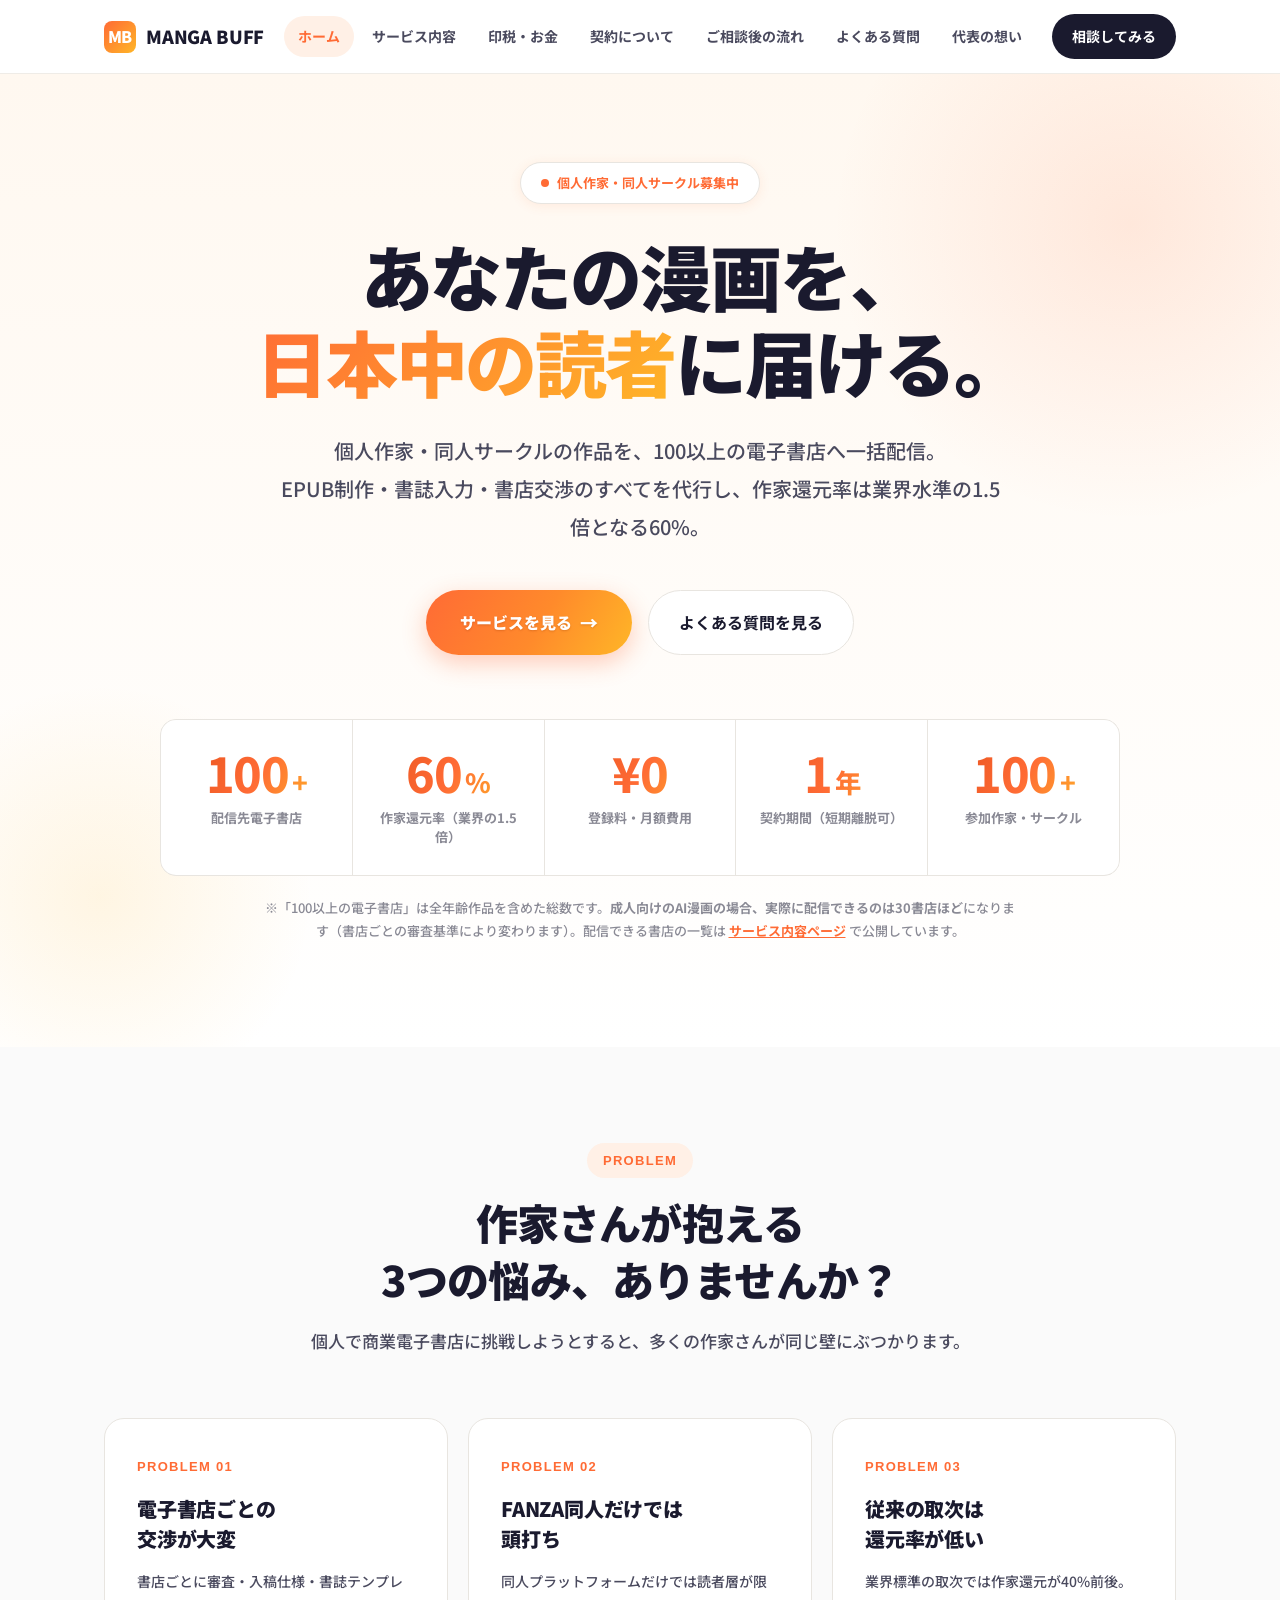
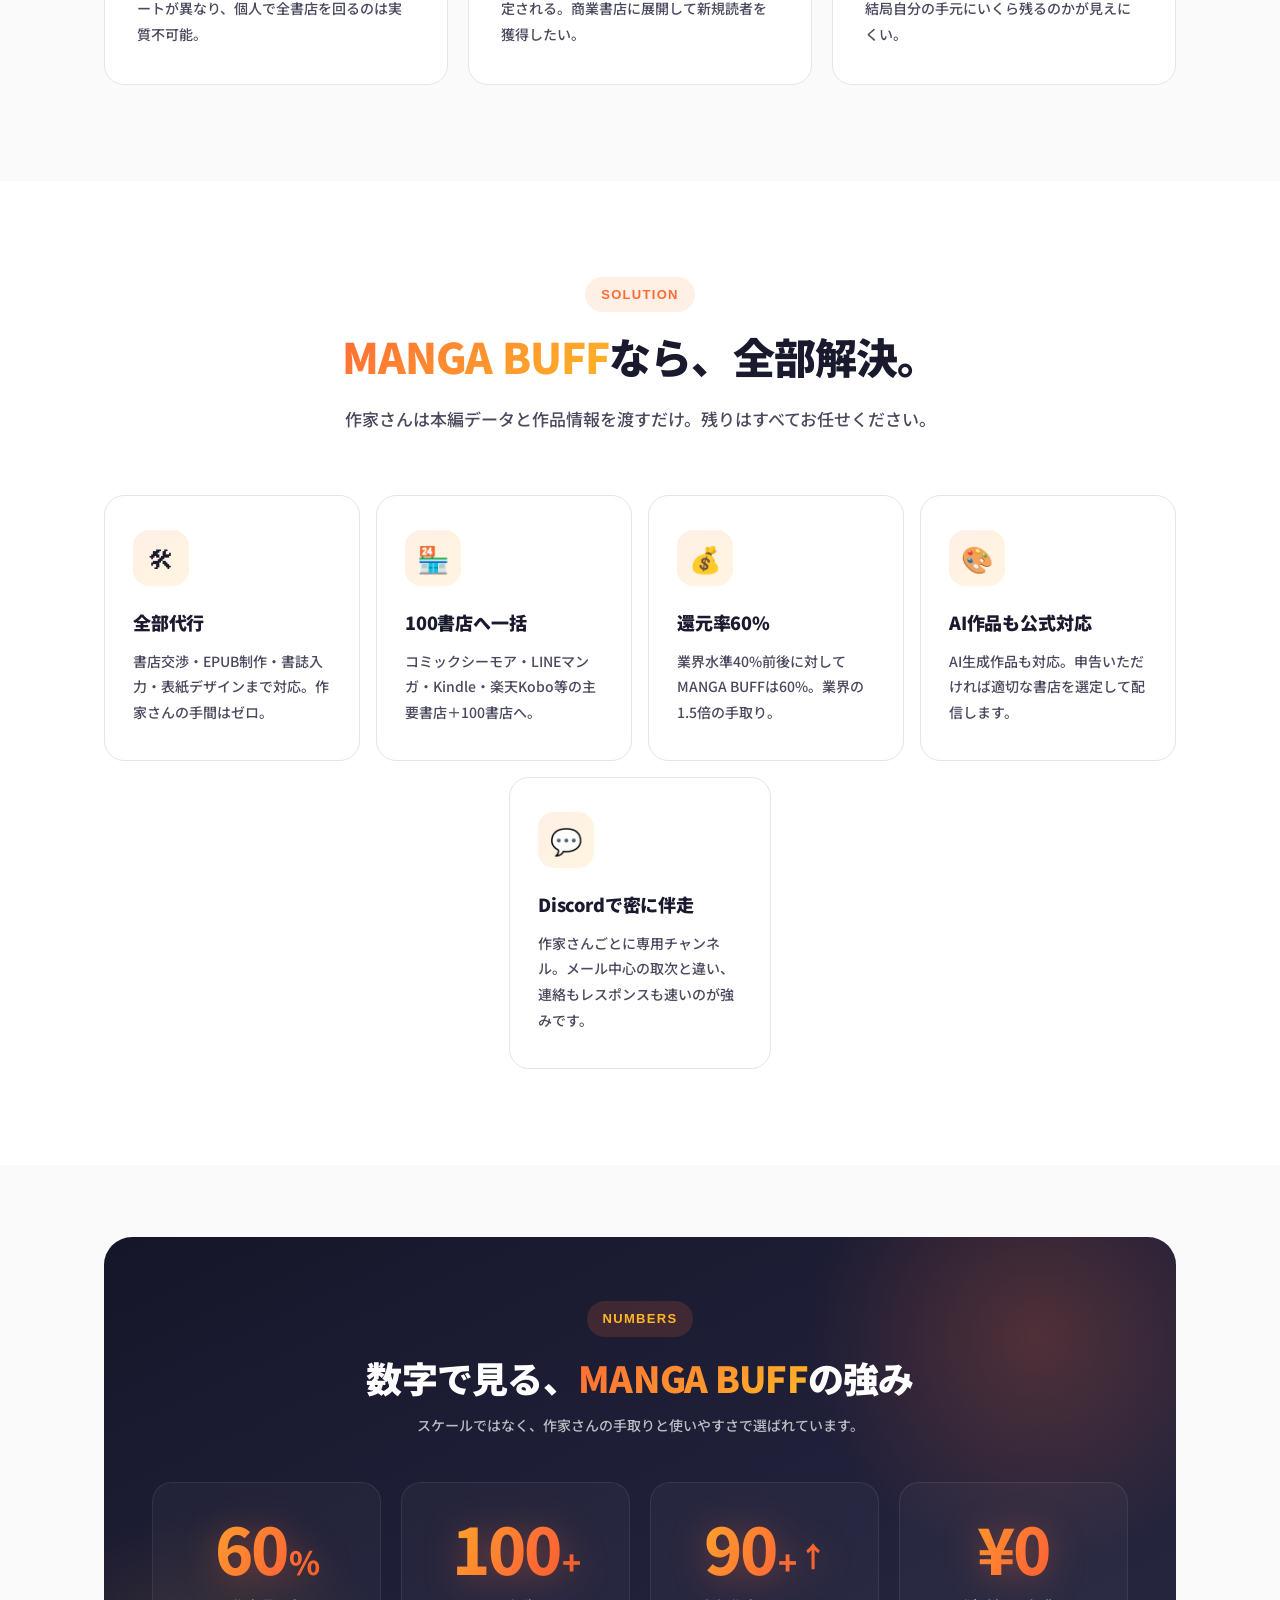
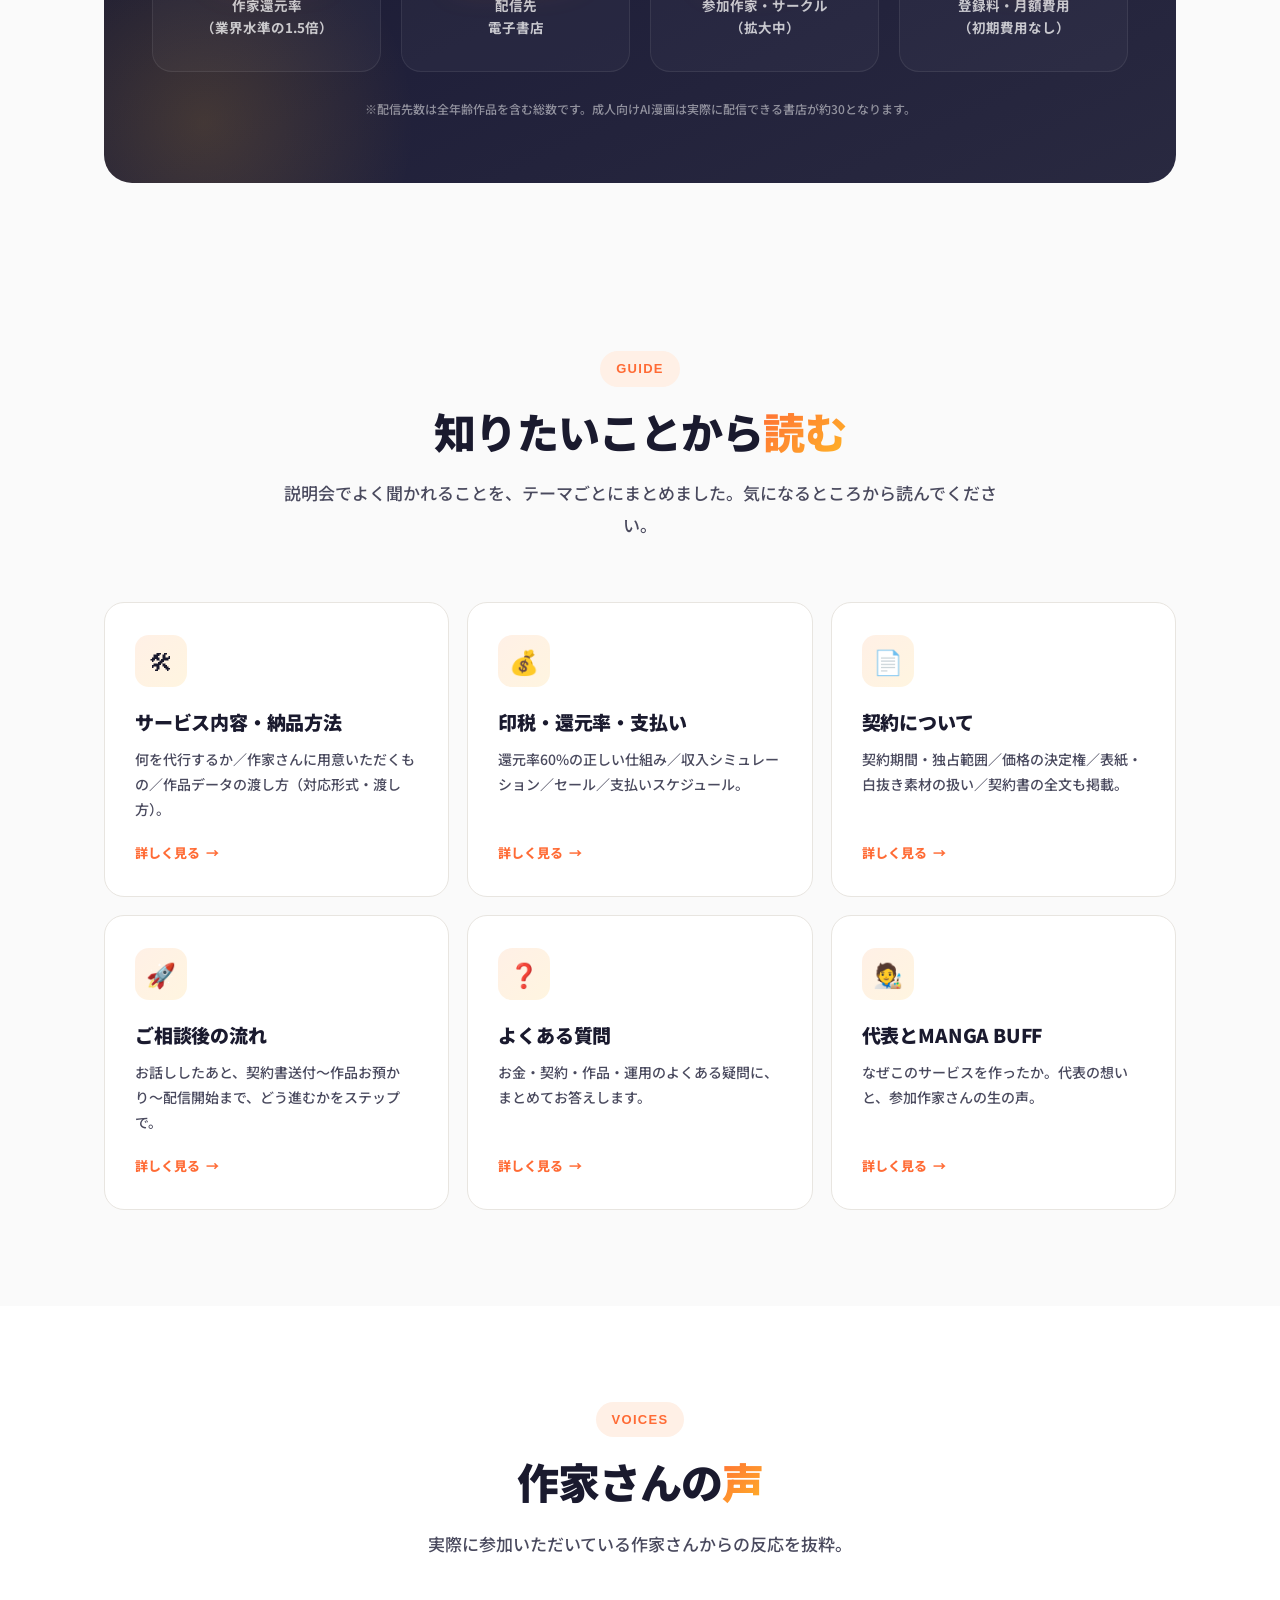
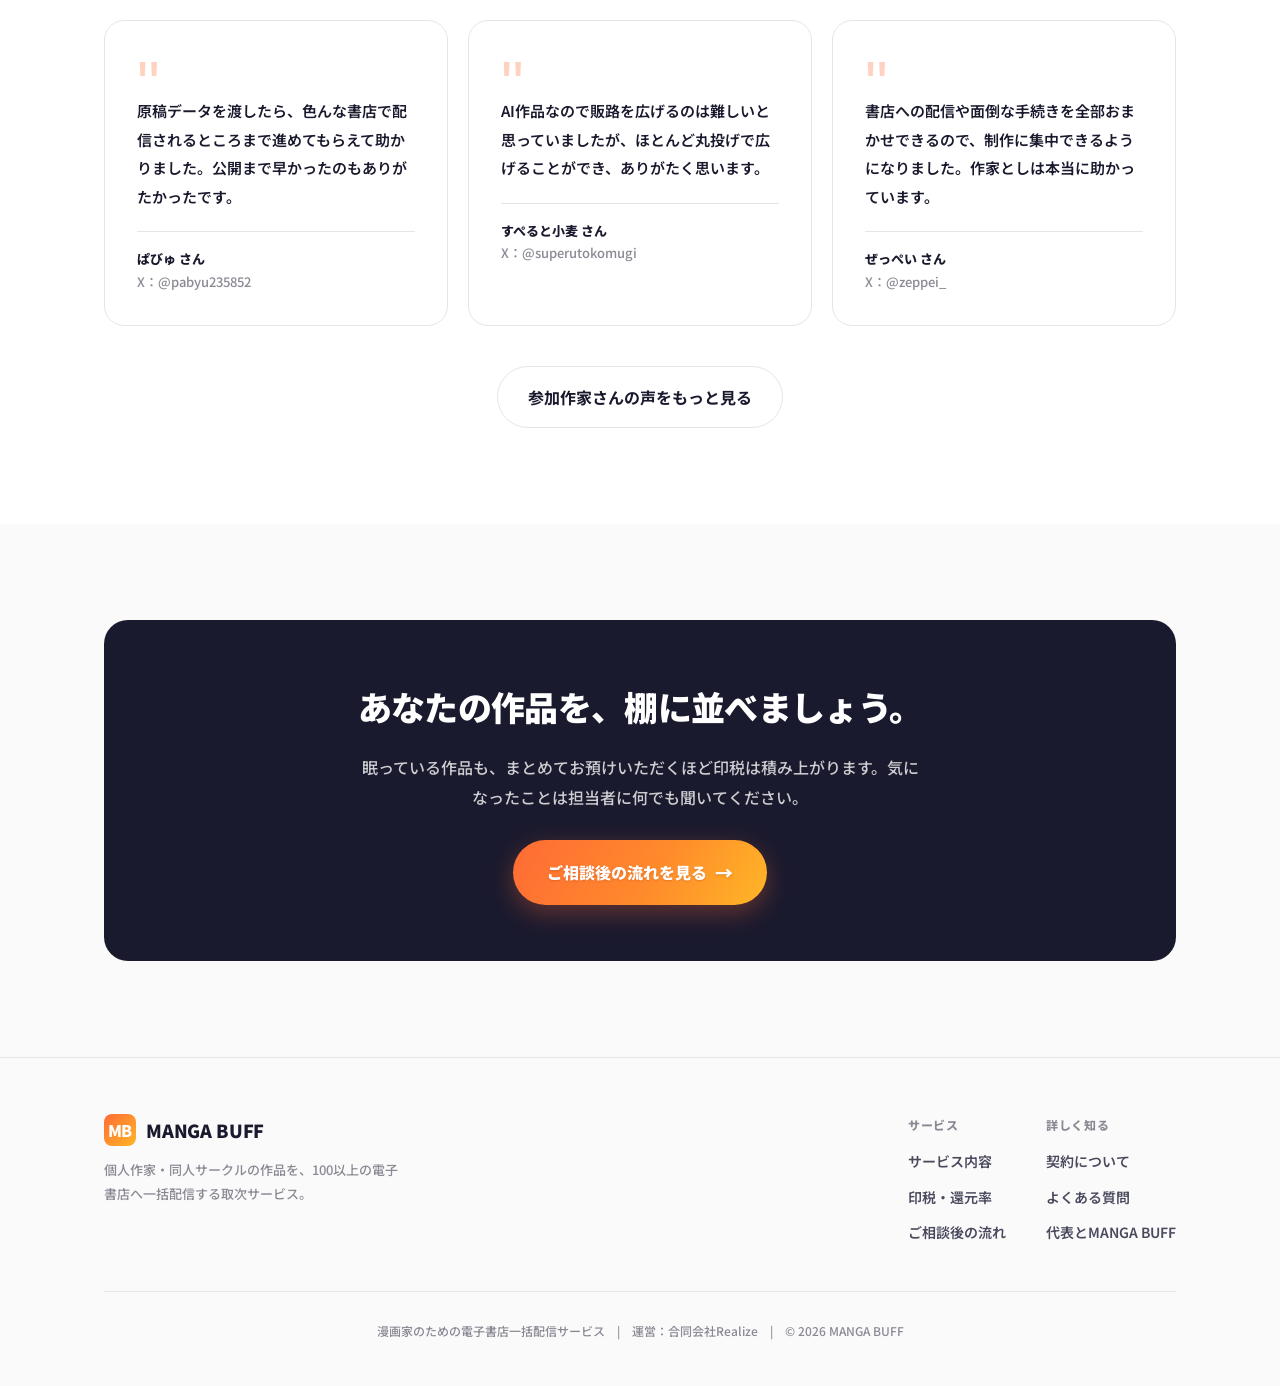
==== commit 6dca284a: "パスワードゲートを撤廃（noindex + robots.txt に一本化） Co-Authored-By: Claude Opus 5 (1M context) <noreply@anthropic" ====
--- a/index.html
+++ b/index.html
@@ -8,38 +8,9 @@
 <link rel="preconnect" href="https://fonts.googleapis.com">
 <link rel="preconnect" href="https://fonts.gstatic.com" crossorigin>
 <link href="https://fonts.googleapis.com/css2?family=Noto+Sans+JP:wght@400;500;700;900&family=Inter:wght@400;500;600;700;800&display=swap" rel="stylesheet">
-<style id="gate-style">
-  body.locked { overflow: hidden; }
-  body.locked > *:not(#gate) { display: none !important; }
-  #gate { position: fixed; inset: 0; background: #1A1A2E; z-index: 99999; display: flex; align-items: center; justify-content: center; font-family: "Noto Sans JP", sans-serif; color: white; padding: 24px; }
-  #gate.hidden { display: none; }
-  .gate-card { background: white; color: #1A1A2E; padding: 48px 40px; border-radius: 24px; max-width: 420px; width: 100%; box-shadow: 0 20px 60px rgba(0,0,0,0.4); }
-  .gate-brand { display: inline-flex; align-items: center; gap: 10px; font-weight: 900; font-size: 16px; margin-bottom: 28px; }
-  .gate-brand .mark { width: 32px; height: 32px; border-radius: 8px; background: linear-gradient(135deg, #FF6B35, #FFB627); color: white; display: flex; align-items: center; justify-content: center; font-size: 14px; font-weight: 900; }
-  #gate h2 { font-size: 22px; font-weight: 900; margin-bottom: 8px; letter-spacing: -0.01em; }
-  #gate p { font-size: 14px; color: #6B6B6B; margin-bottom: 24px; font-weight: 500; line-height: 1.7; }
-  #gate input { width: 100%; padding: 14px 18px; border: 1px solid #E8E5E0; border-radius: 12px; font-size: 15px; font-weight: 600; font-family: inherit; margin-bottom: 12px; outline: none; transition: all 0.15s; }
-  #gate input:focus { border-color: #FF6B35; box-shadow: 0 0 0 3px rgba(255,107,53,0.15); }
-  #gate button { width: 100%; padding: 14px; background: #FF6B35; color: white; border: none; border-radius: 12px; font-size: 15px; font-weight: 800; cursor: pointer; font-family: inherit; transition: all 0.15s; }
-  #gate button:hover { background: #E8541F; }
-  #gate .err { color: #FF4757; font-size: 13px; margin-top: 8px; font-weight: 600; display: none; }
-  #gate .err.show { display: block; }
-</style>
 <link rel="stylesheet" href="assets/style.css">
 </head>
-<body class="locked">
-
-<div id="gate">
-  <div class="gate-card">
-    <div class="gate-brand"><span class="mark">MB</span>MANGA BUFF</div>
-    <h2>限定プレビュー</h2>
-    <p>このページは招待制の作家向け資料です。アクセスコードを入力してください。</p>
-    <input type="password" id="gate-pw" placeholder="アクセスコード" autocomplete="off" />
-    <button id="gate-btn">閲覧する →</button>
-    <div class="err" id="gate-err">アクセスコードが正しくありません。</div>
-  </div>
-</div>
-<script>if(sessionStorage.getItem('mb-unlocked')==='1'){document.body.classList.remove('locked');var g=document.getElementById('gate');if(g)g.classList.add('hidden');}</script>
+<body>
 
 <!-- === NAV === -->
 <nav class="nav">
@@ -78,7 +49,7 @@
       <div class="stat"><div class="stat-value">60<span class="unit">%</span></div><div class="stat-label">作家還元率（業界の1.5倍）</div></div>
       <div class="stat"><div class="stat-value">¥0</div><div class="stat-label">登録料・月額費用</div></div>
       <div class="stat"><div class="stat-value">1<span class="unit">年</span></div><div class="stat-label">契約期間（短期離脱可）</div></div>
-      <div class="stat"><div class="stat-value"><span data-stat="artists">90</span><span class="unit">+</span></div><div class="stat-label">参加作家・サークル</div></div>
+      <div class="stat"><div class="stat-value"><span data-stat="artists">100</span><span class="unit">+</span></div><div class="stat-label">参加作家・サークル</div></div>
     </div>
     <p style="font-size:13px; color:var(--sub); margin-top:20px; font-weight:500; max-width:760px; margin-left:auto; margin-right:auto;">
       ※「100以上の電子書店」は全年齢作品を含めた総数です。<strong>成人向けのAI漫画の場合、実際に配信できるのは30書店ほど</strong>になります（書店ごとの審査基準により変わります）。配信できる書店の一覧は <a href="service.html" style="color:var(--primary); font-weight:700;">サービス内容ページ</a> で公開しています。
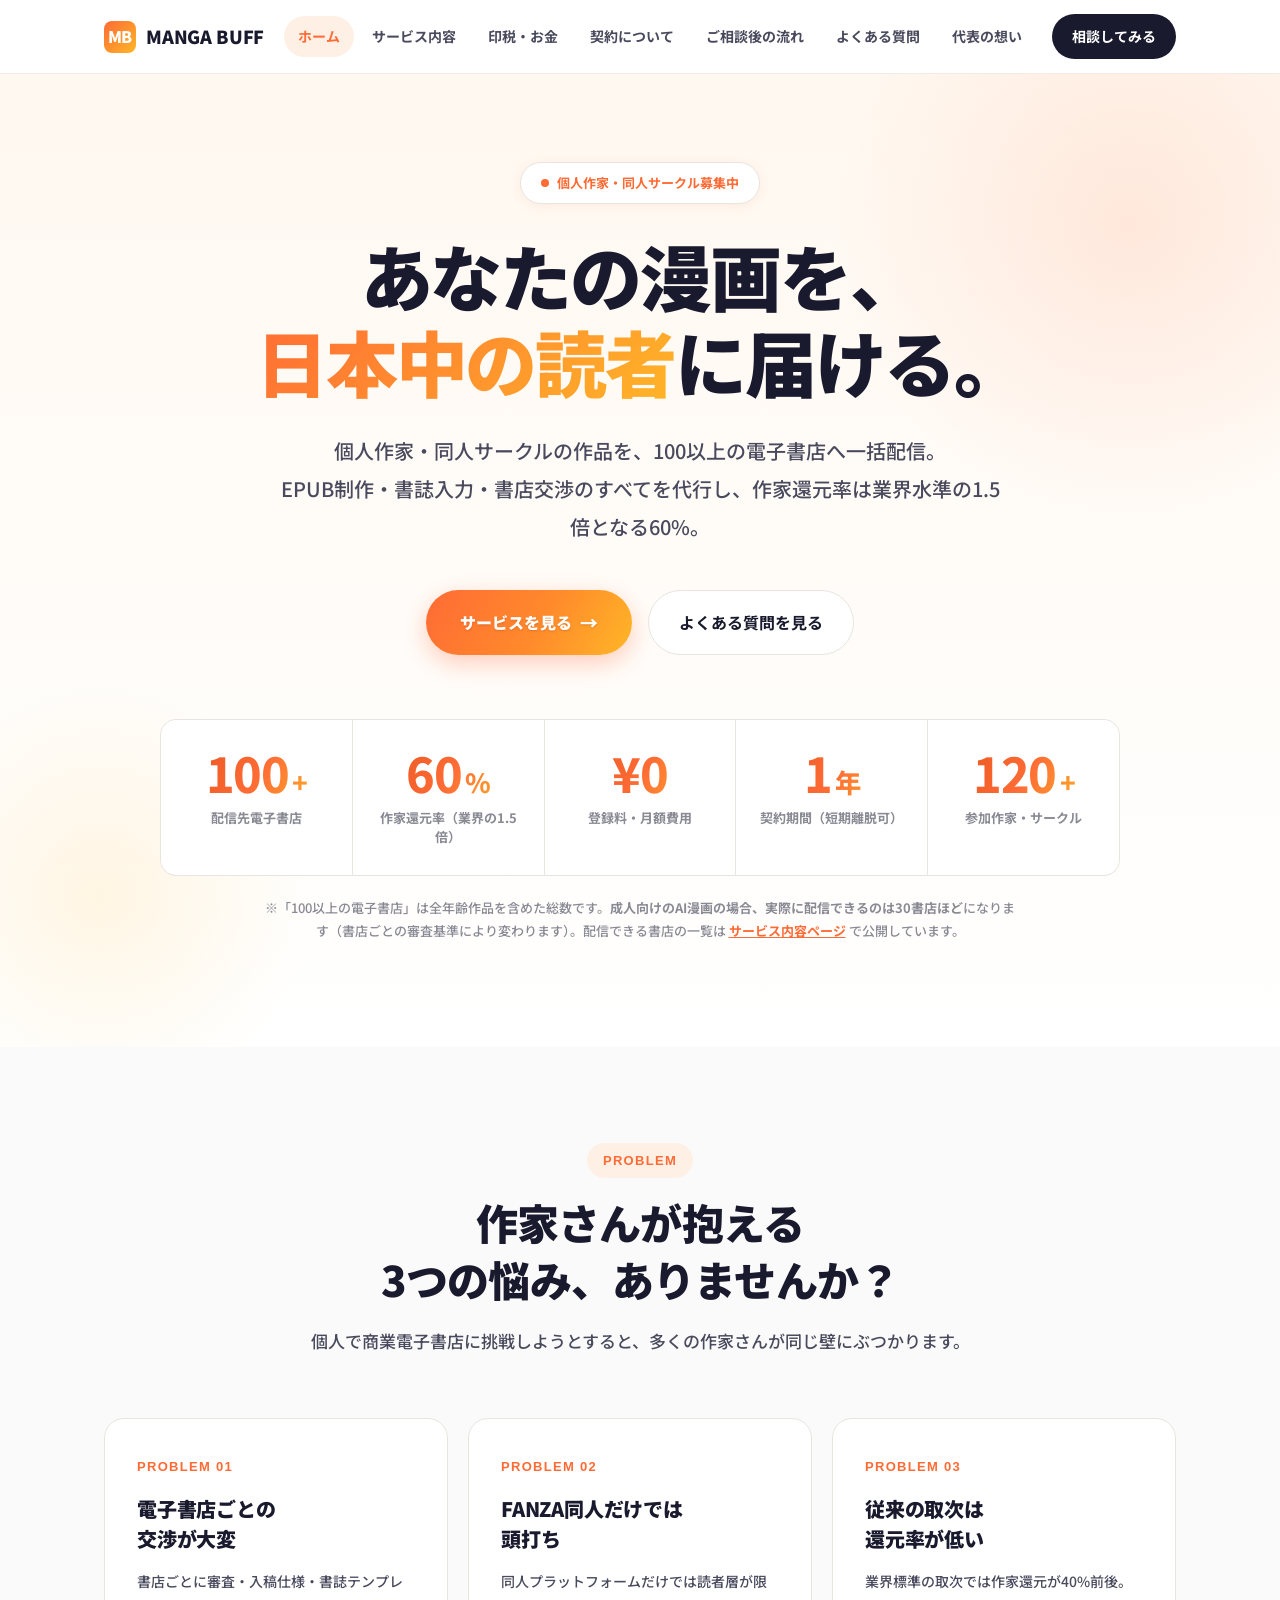
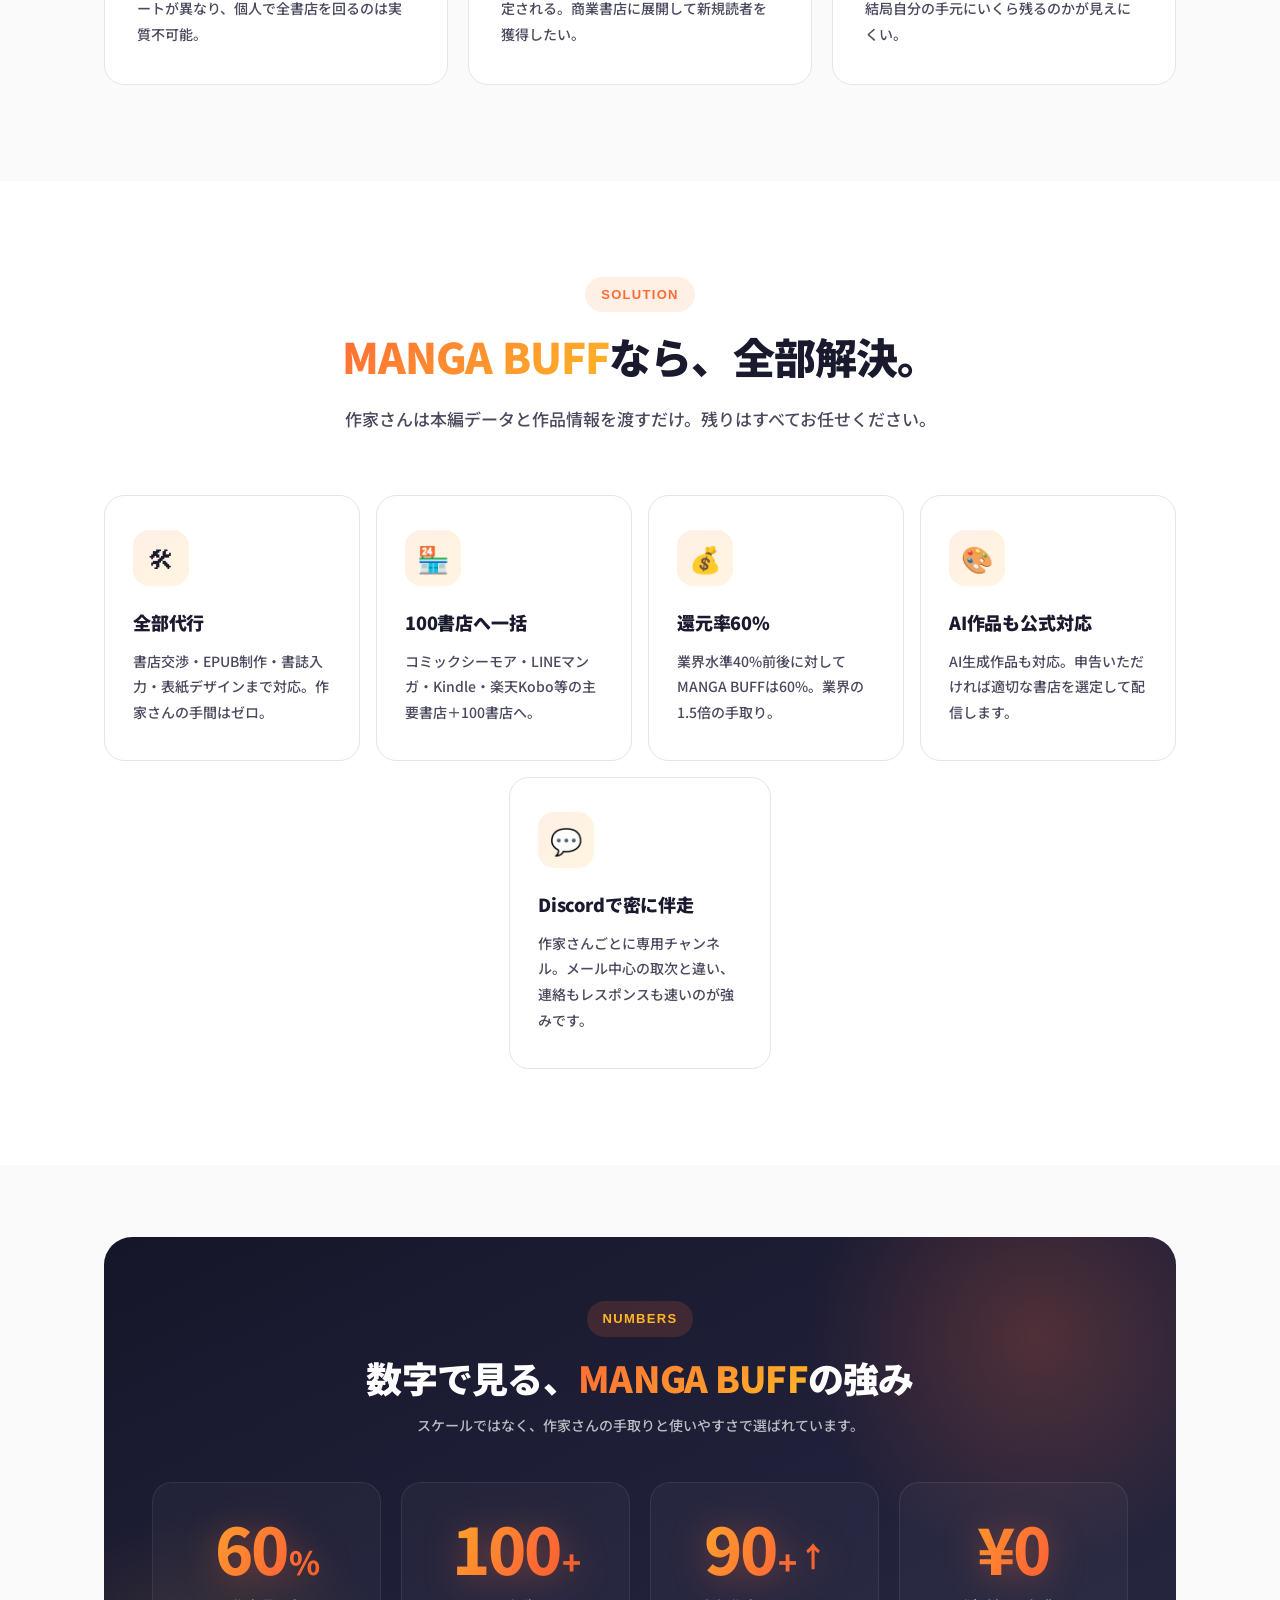
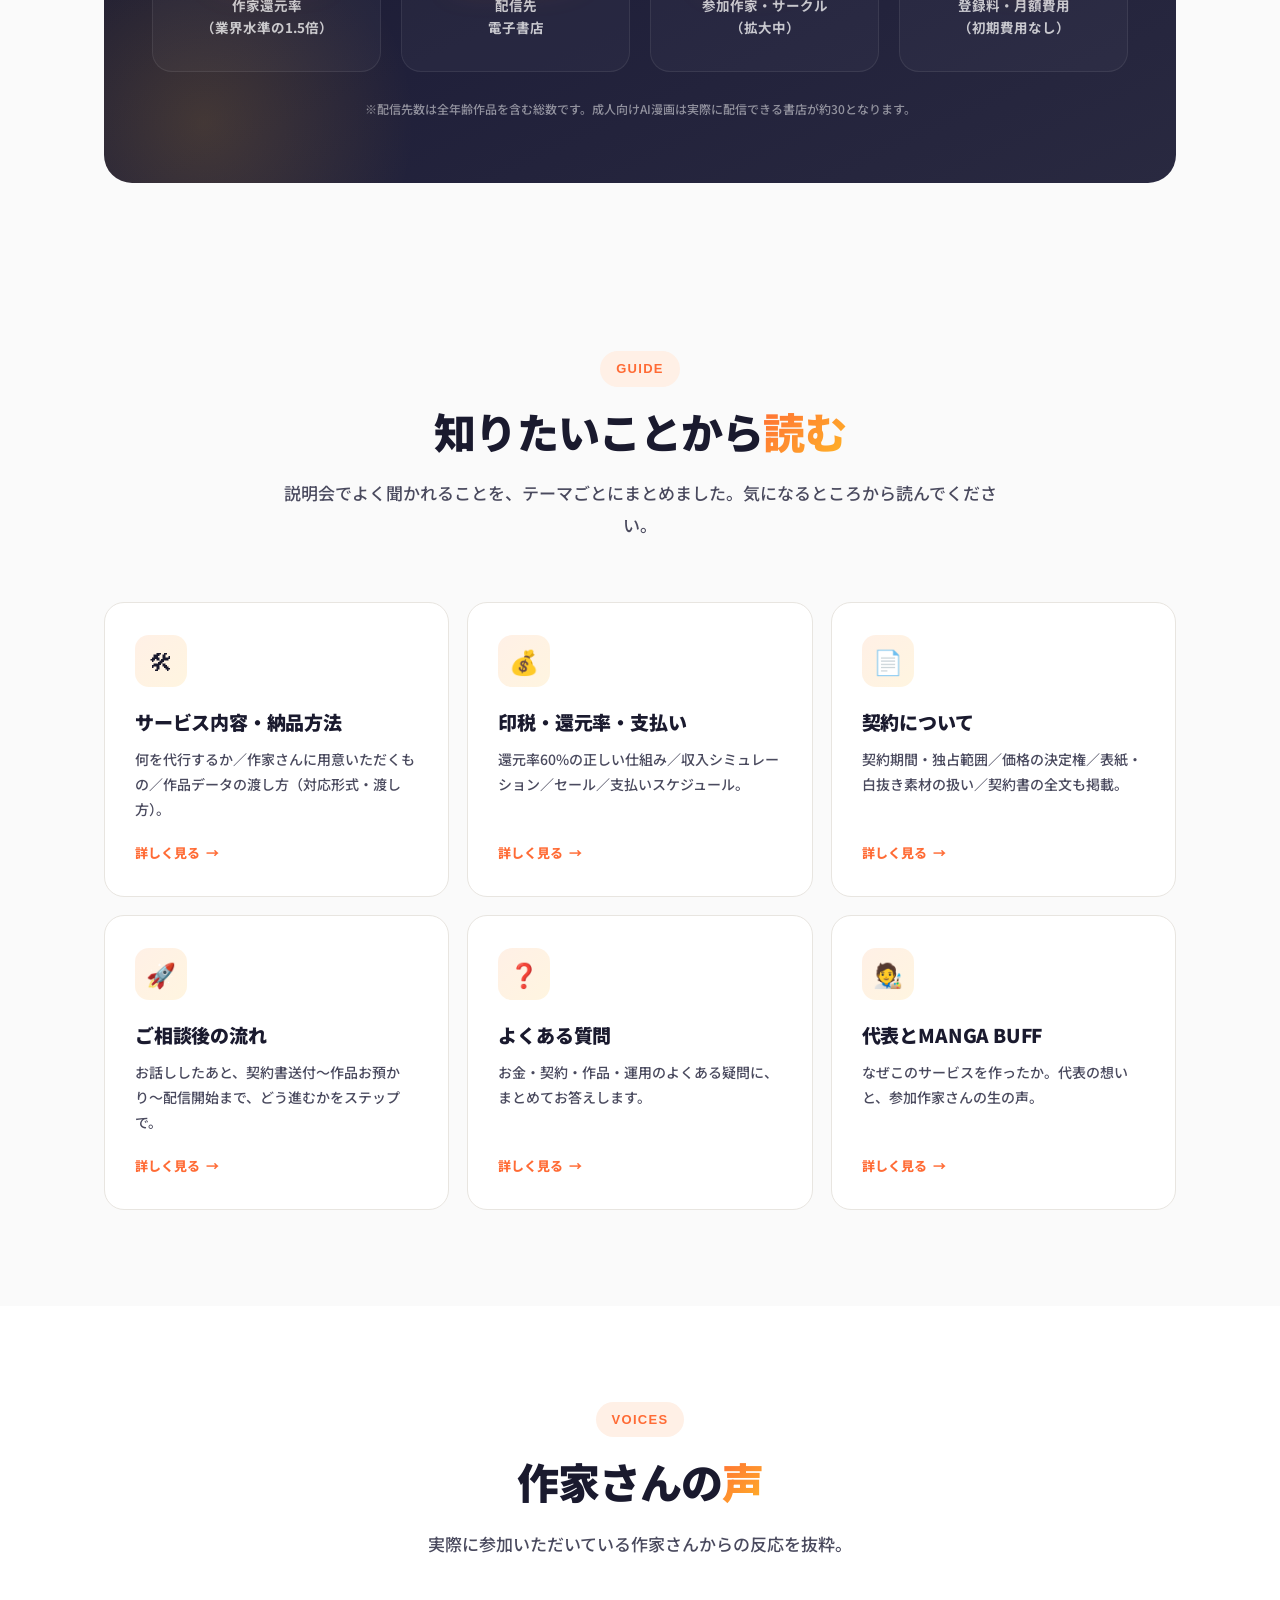
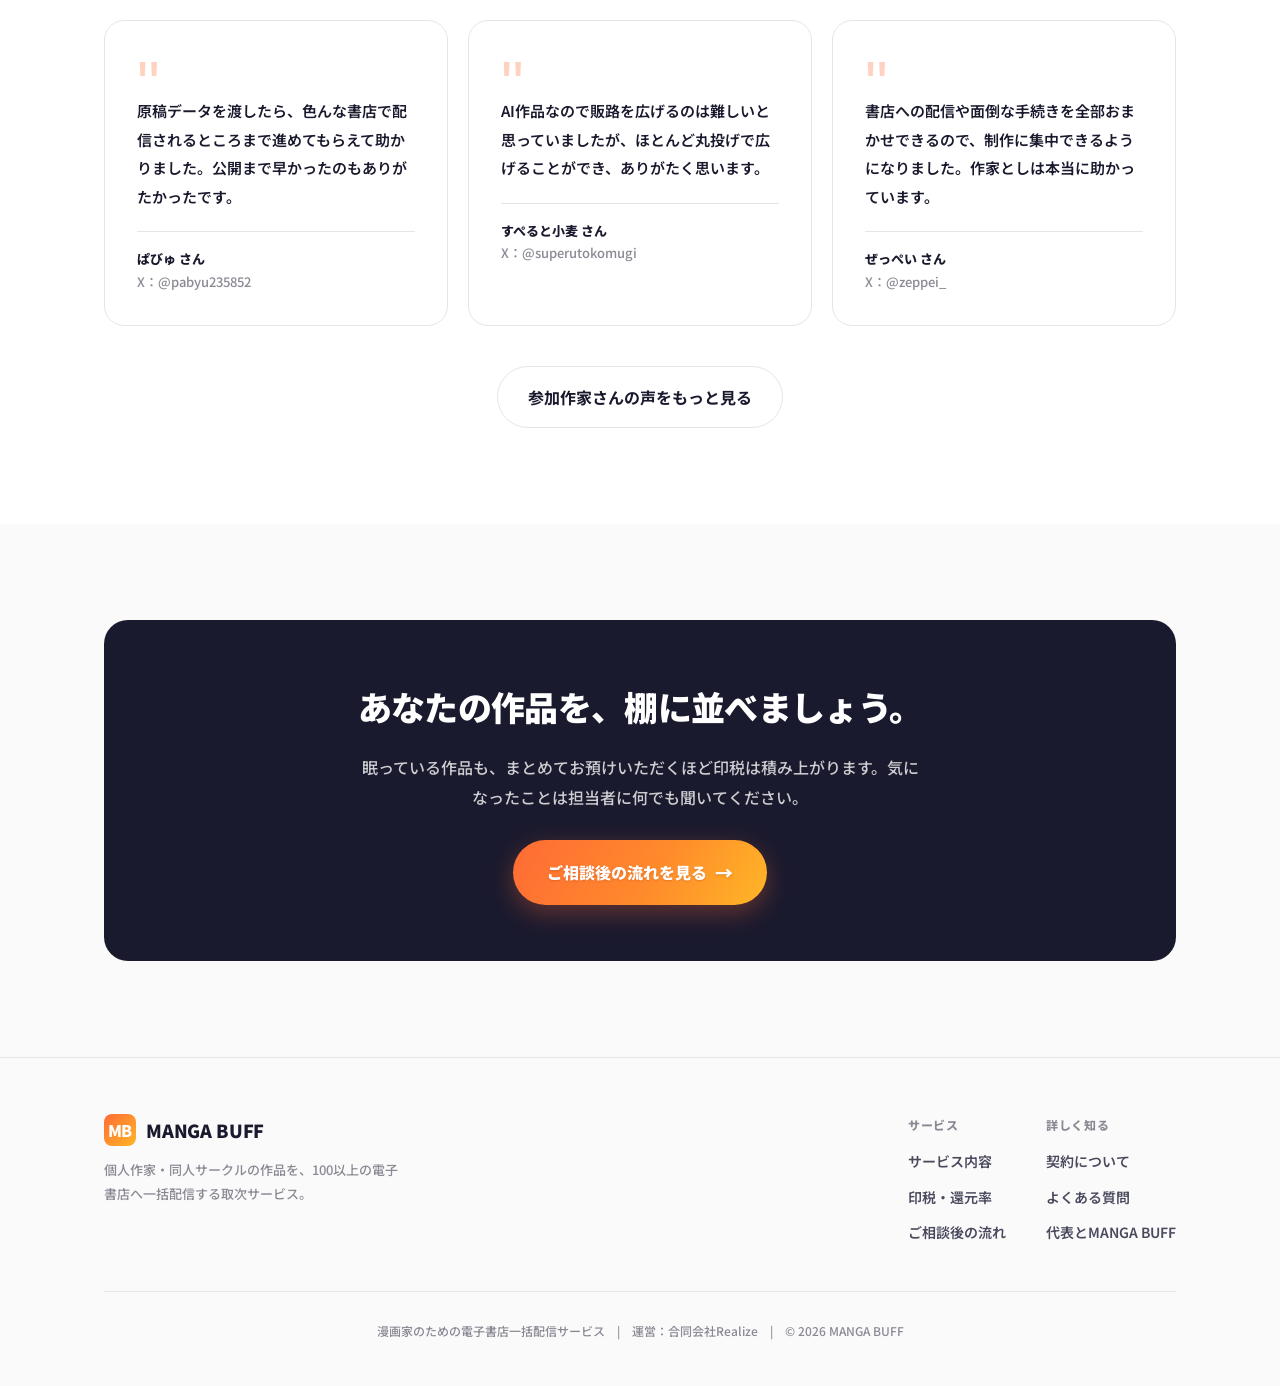
==== commit 97f9fb66: "auto: 実績数字を自動更新 (2026-09-15)" ====
--- a/index.html
+++ b/index.html
@@ -49,7 +49,7 @@
       <div class="stat"><div class="stat-value">60<span class="unit">%</span></div><div class="stat-label">作家還元率（業界の1.5倍）</div></div>
       <div class="stat"><div class="stat-value">¥0</div><div class="stat-label">登録料・月額費用</div></div>
       <div class="stat"><div class="stat-value">1<span class="unit">年</span></div><div class="stat-label">契約期間（短期離脱可）</div></div>
-      <div class="stat"><div class="stat-value"><span data-stat="artists">100</span><span class="unit">+</span></div><div class="stat-label">参加作家・サークル</div></div>
+      <div class="stat"><div class="stat-value"><span data-stat="artists">120</span><span class="unit">+</span></div><div class="stat-label">参加作家・サークル</div></div>
     </div>
     <p style="font-size:13px; color:var(--sub); margin-top:20px; font-weight:500; max-width:760px; margin-left:auto; margin-right:auto;">
       ※「100以上の電子書店」は全年齢作品を含めた総数です。<strong>成人向けのAI漫画の場合、実際に配信できるのは30書店ほど</strong>になります（書店ごとの審査基準により変わります）。配信できる書店の一覧は <a href="service.html" style="color:var(--primary); font-weight:700;">サービス内容ページ</a> で公開しています。
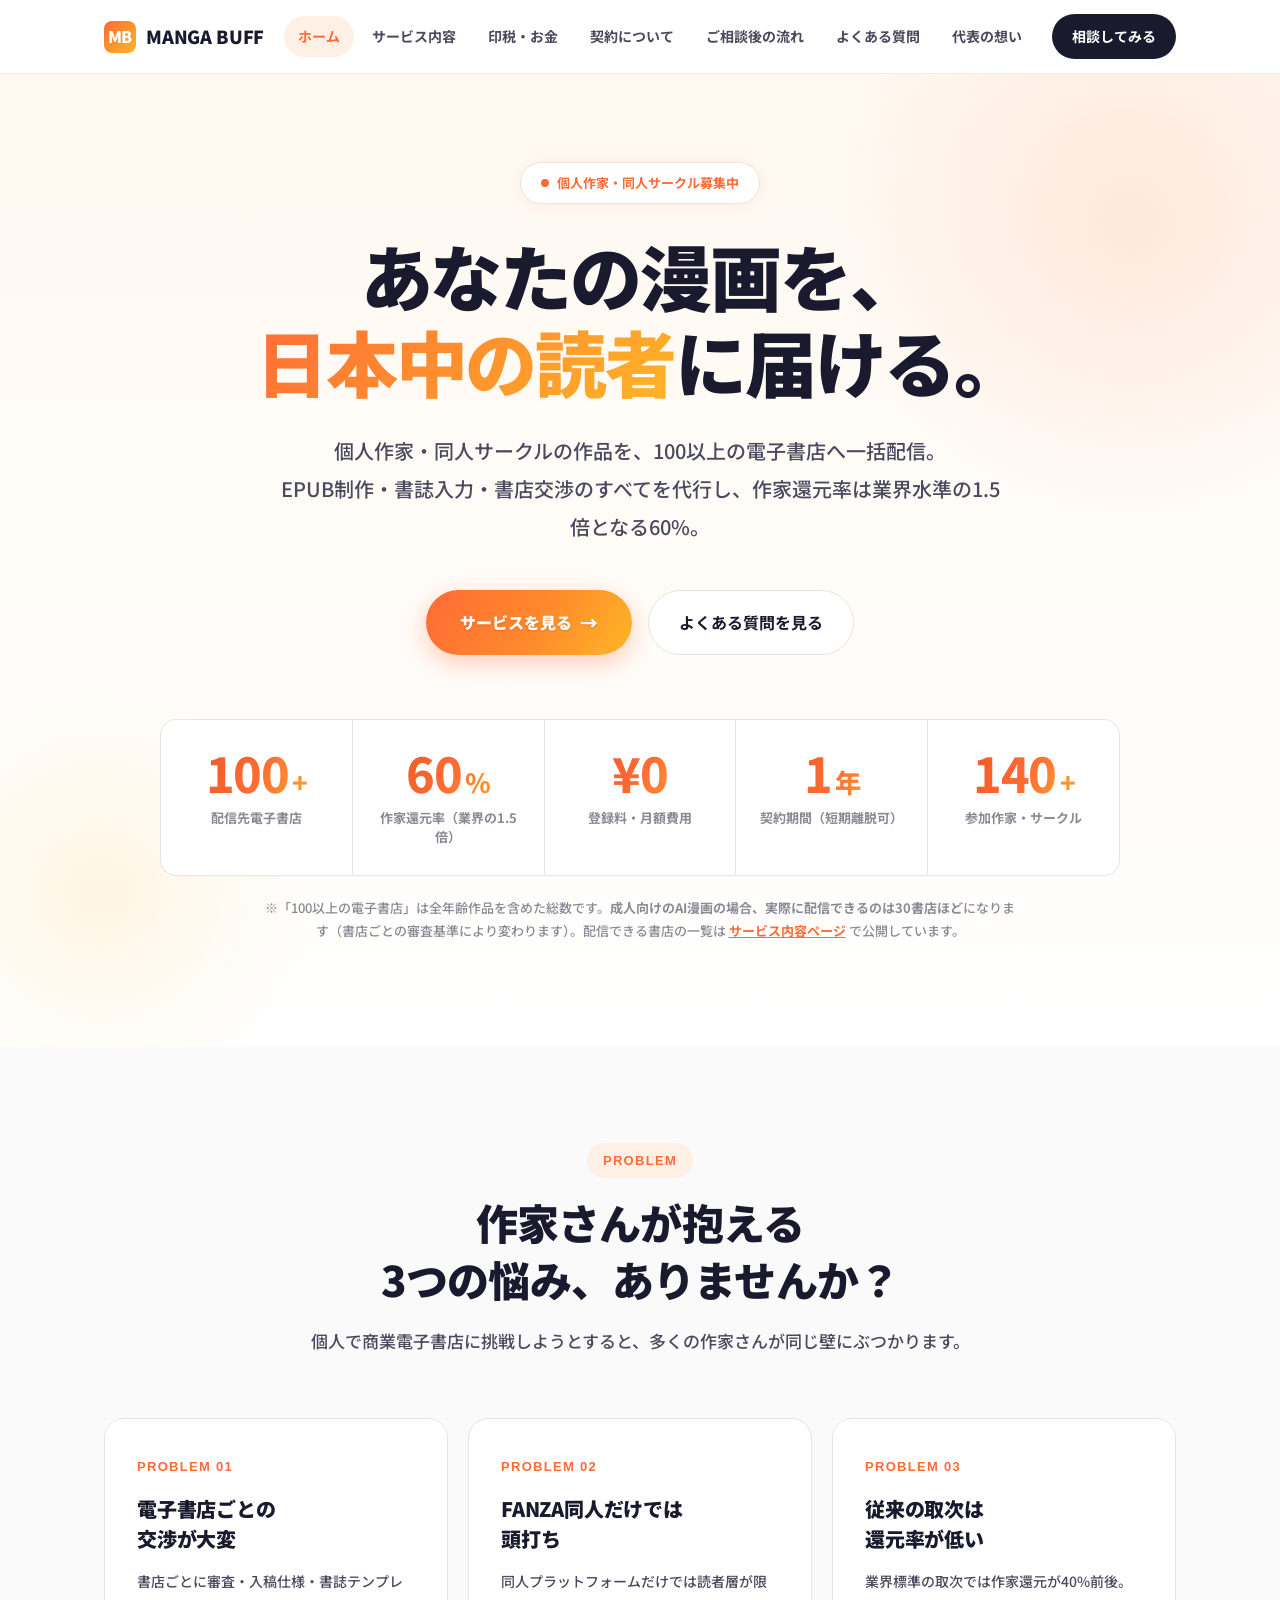
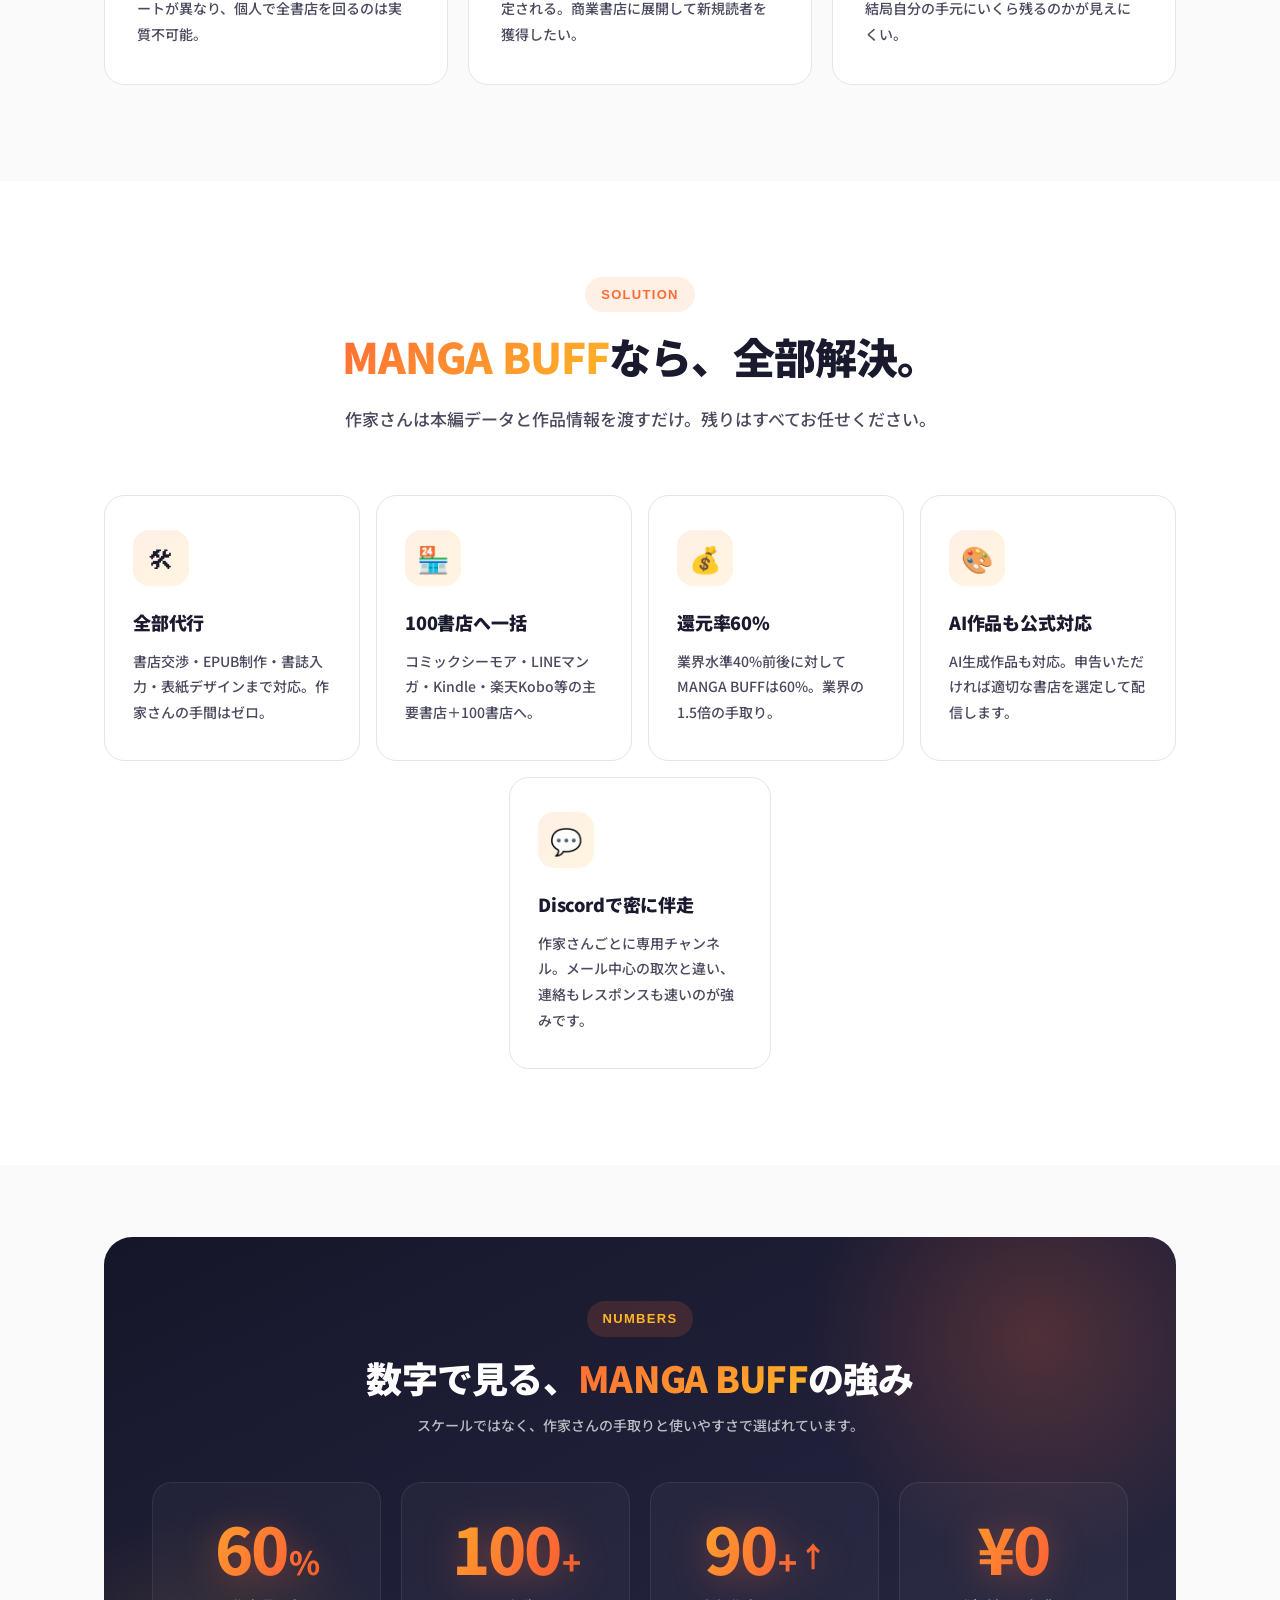
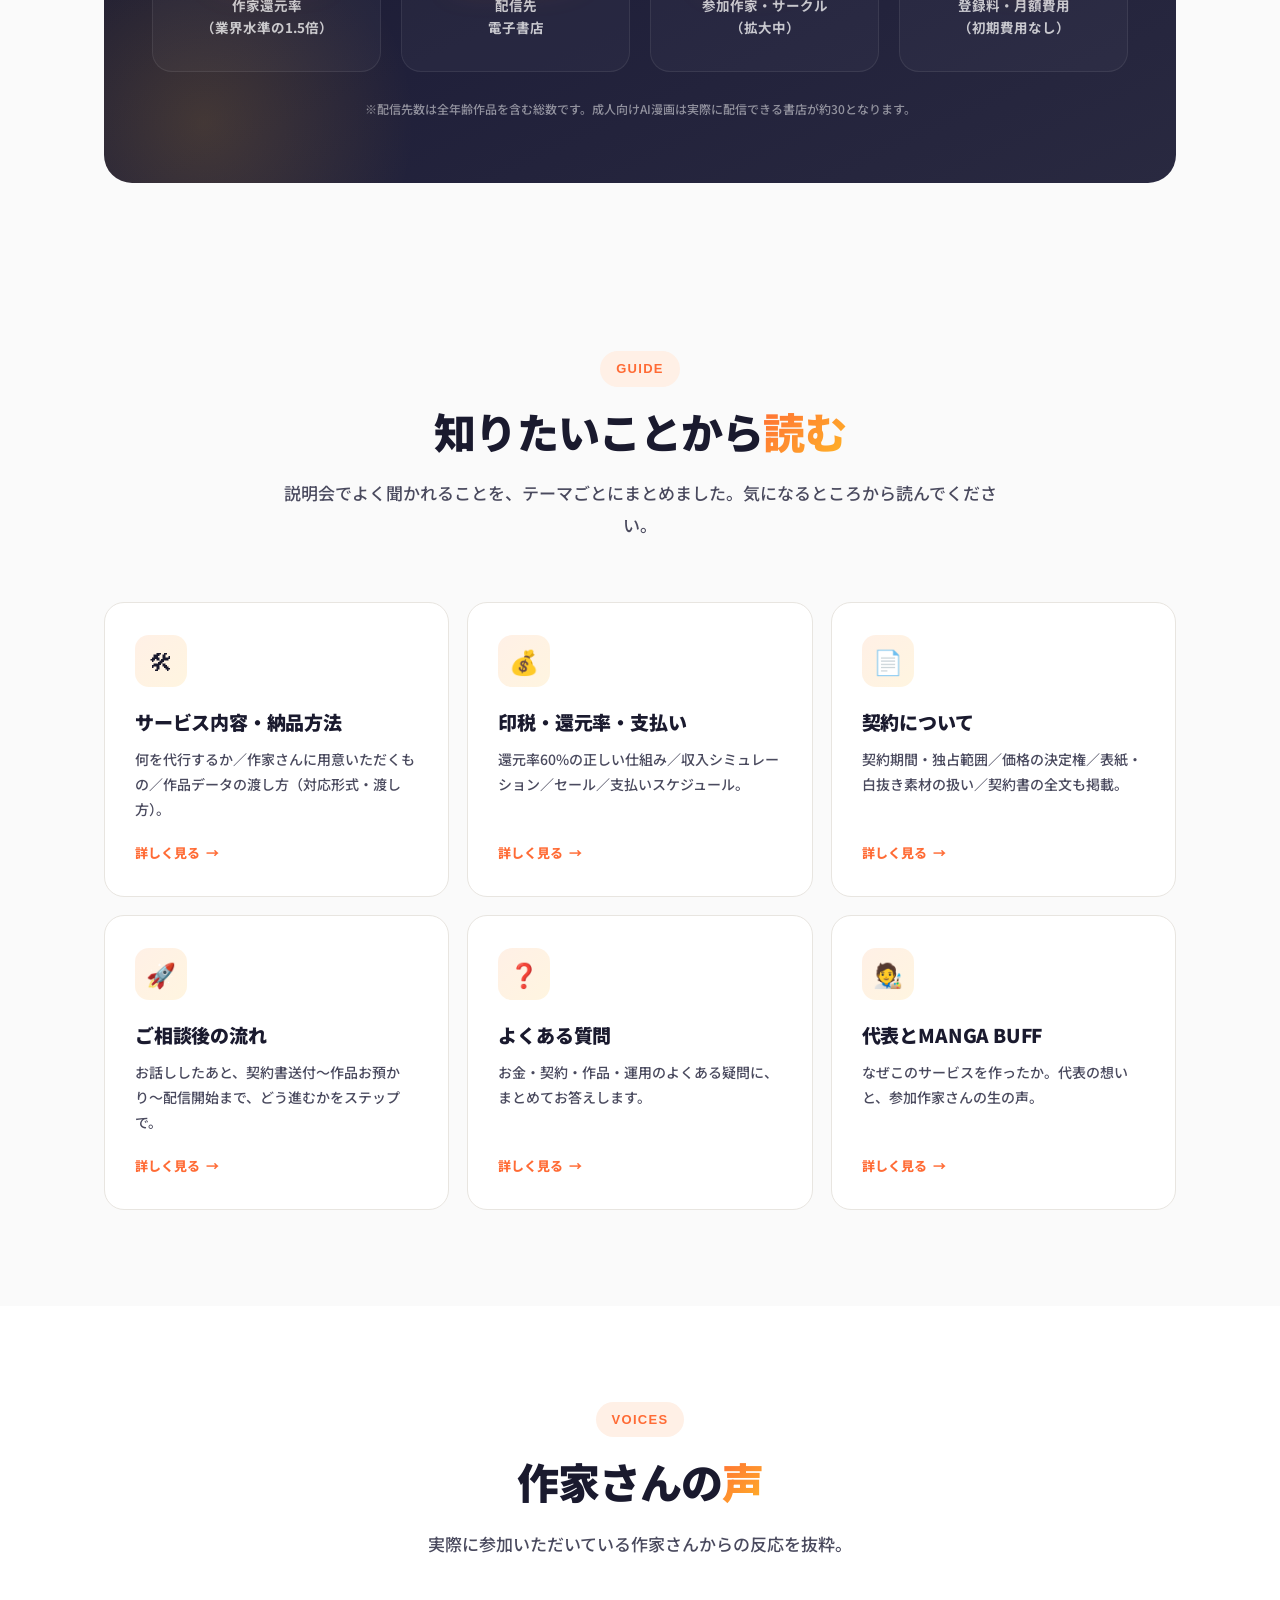
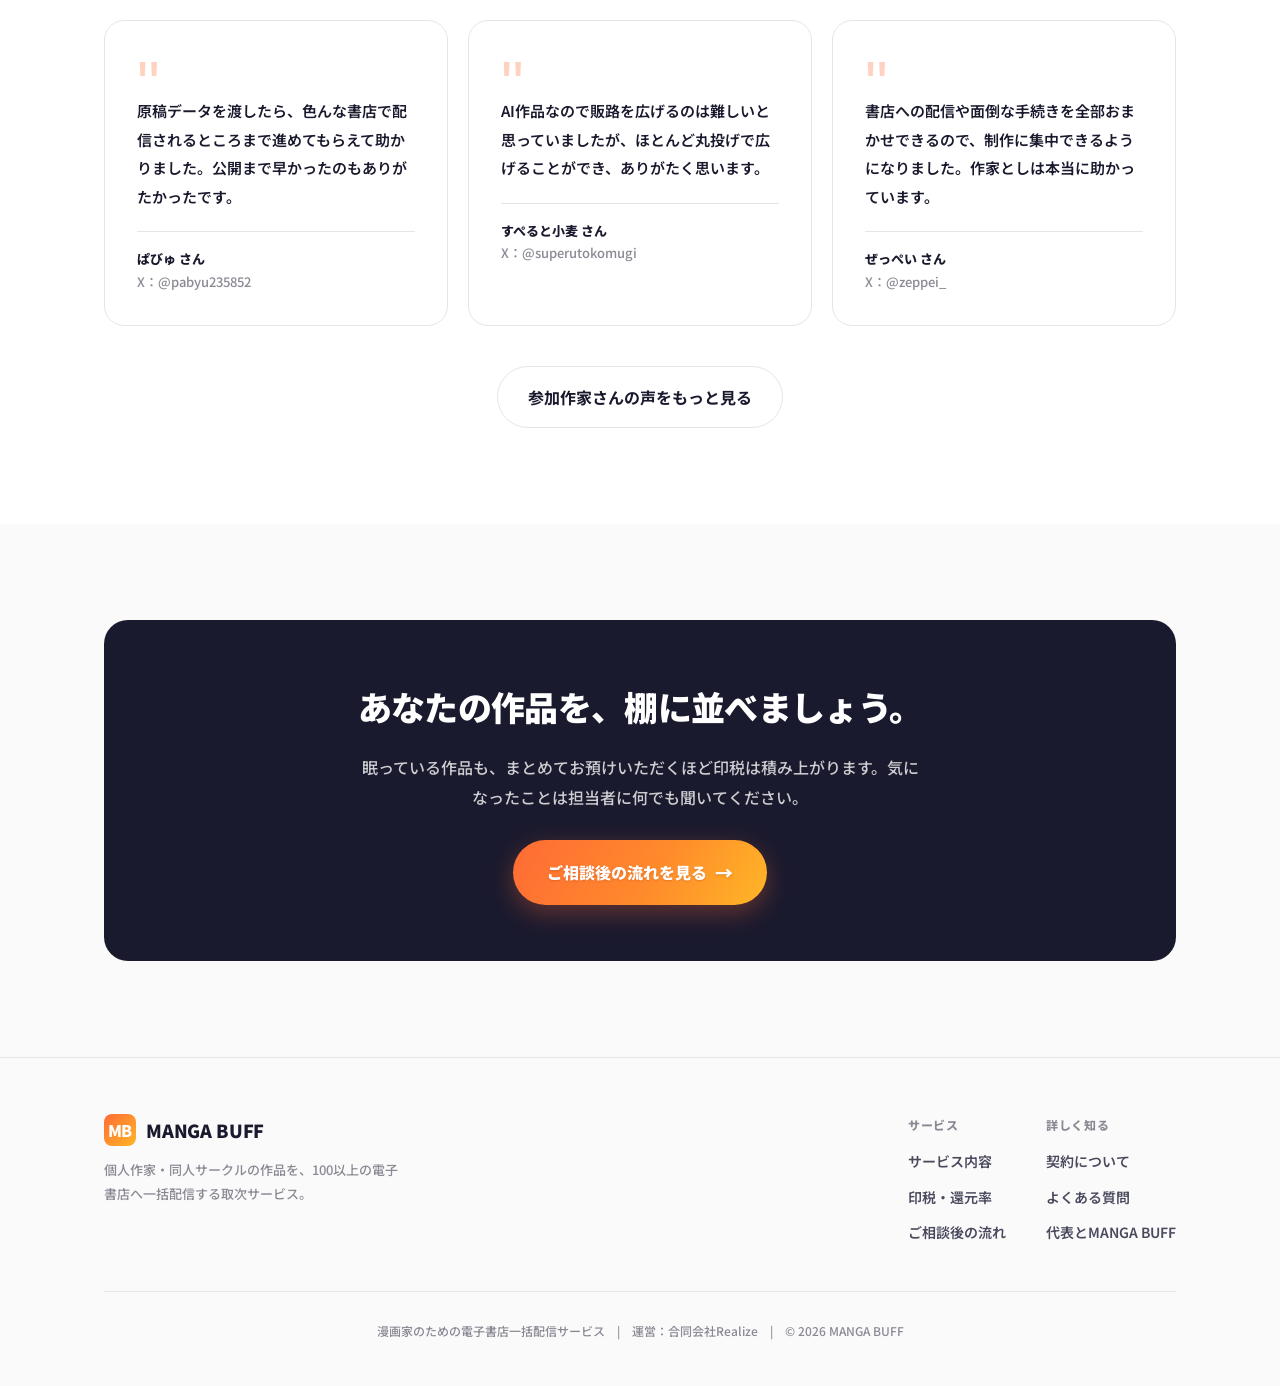
==== commit 3a99f6d8: "auto: 実績数字を自動更新 (2026-10-15)" ====
--- a/index.html
+++ b/index.html
@@ -49,7 +49,7 @@
       <div class="stat"><div class="stat-value">60<span class="unit">%</span></div><div class="stat-label">作家還元率（業界の1.5倍）</div></div>
       <div class="stat"><div class="stat-value">¥0</div><div class="stat-label">登録料・月額費用</div></div>
       <div class="stat"><div class="stat-value">1<span class="unit">年</span></div><div class="stat-label">契約期間（短期離脱可）</div></div>
-      <div class="stat"><div class="stat-value"><span data-stat="artists">120</span><span class="unit">+</span></div><div class="stat-label">参加作家・サークル</div></div>
+      <div class="stat"><div class="stat-value"><span data-stat="artists">140</span><span class="unit">+</span></div><div class="stat-label">参加作家・サークル</div></div>
     </div>
     <p style="font-size:13px; color:var(--sub); margin-top:20px; font-weight:500; max-width:760px; margin-left:auto; margin-right:auto;">
       ※「100以上の電子書店」は全年齢作品を含めた総数です。<strong>成人向けのAI漫画の場合、実際に配信できるのは30書店ほど</strong>になります（書店ごとの審査基準により変わります）。配信できる書店の一覧は <a href="service.html" style="color:var(--primary); font-weight:700;">サービス内容ページ</a> で公開しています。
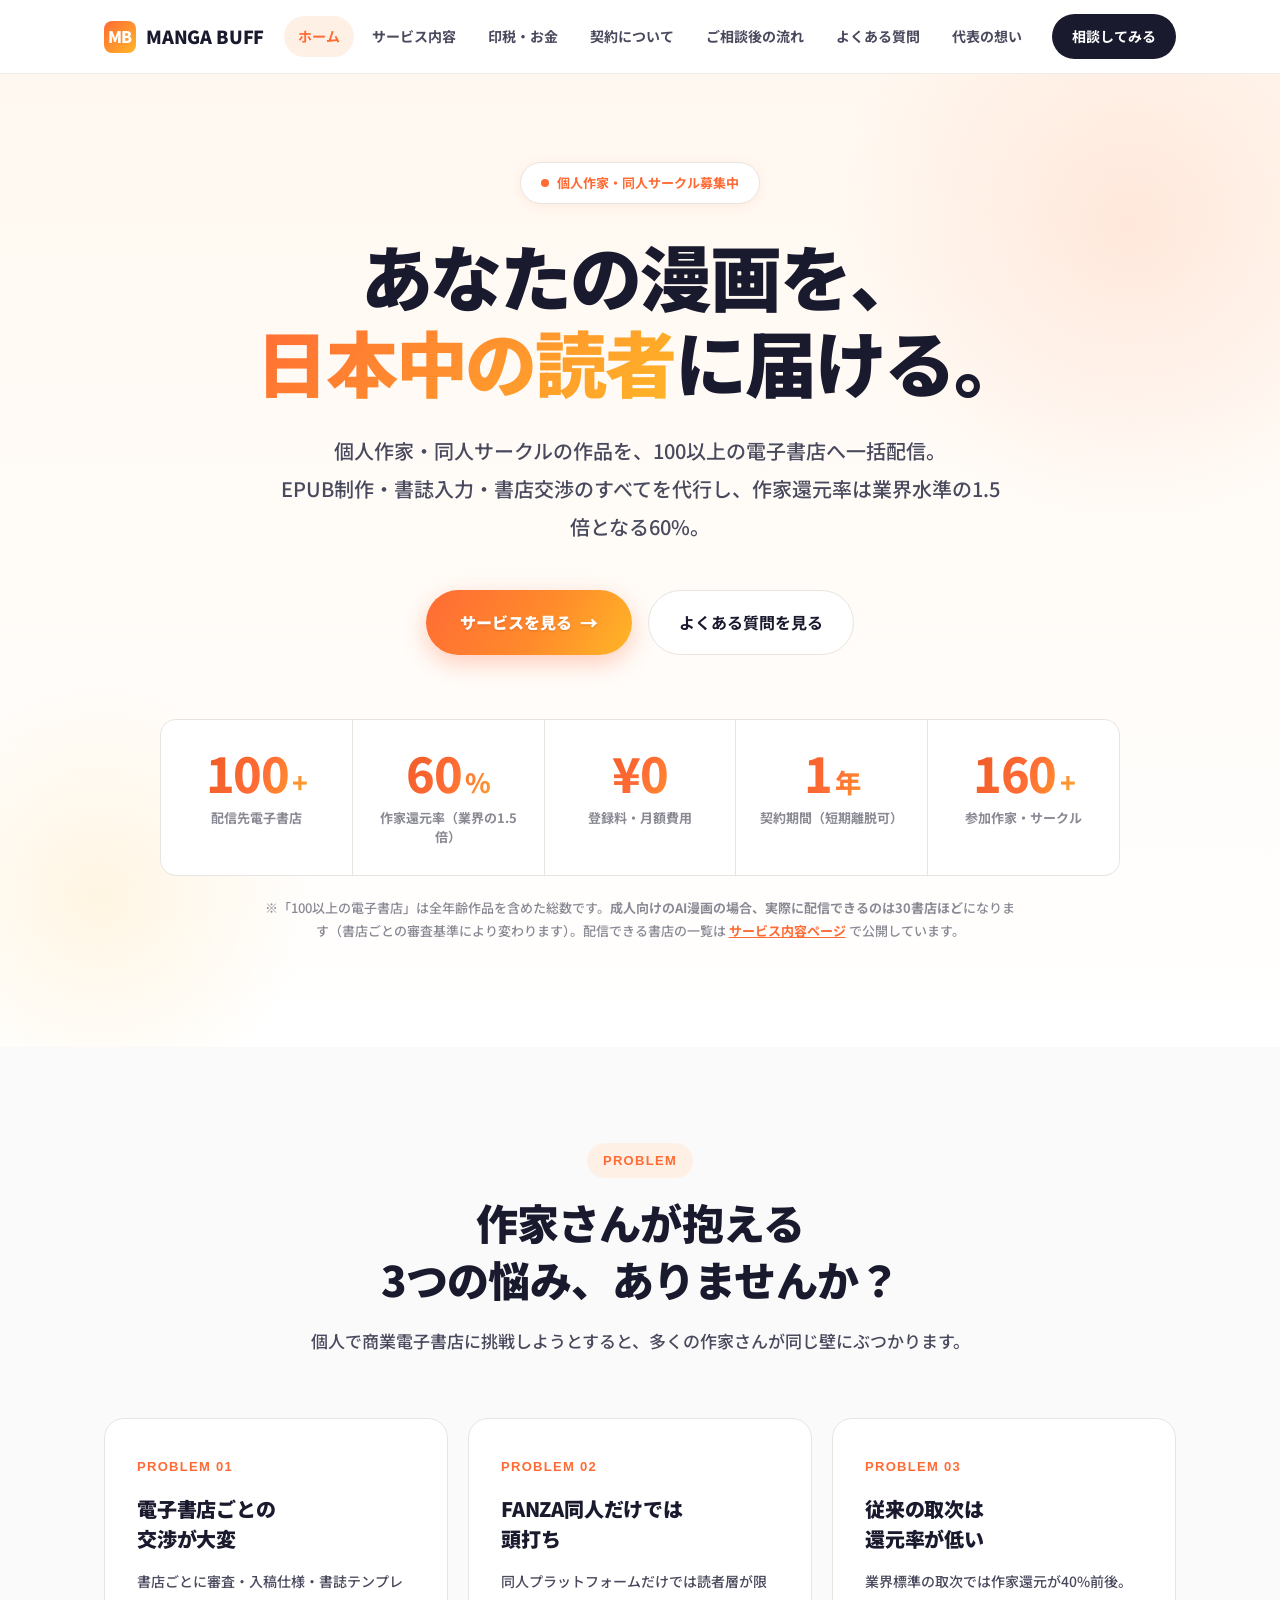
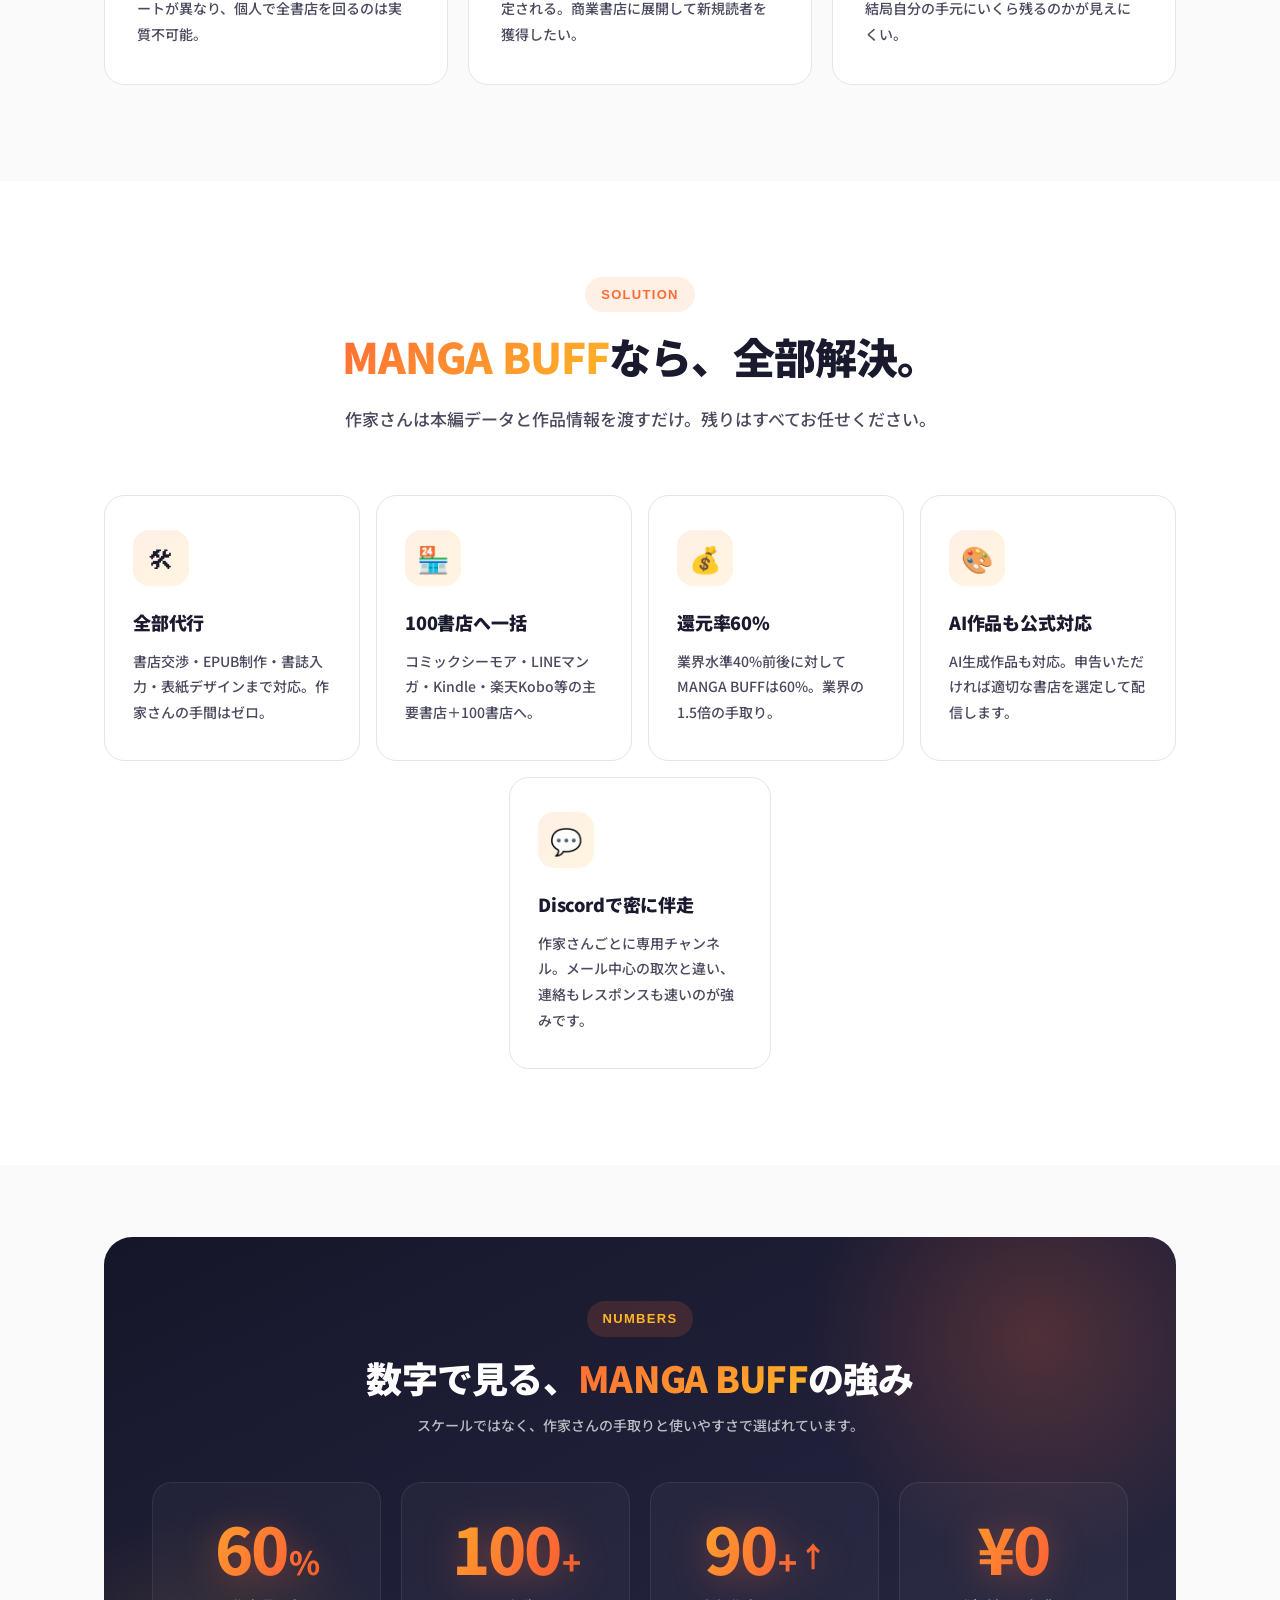
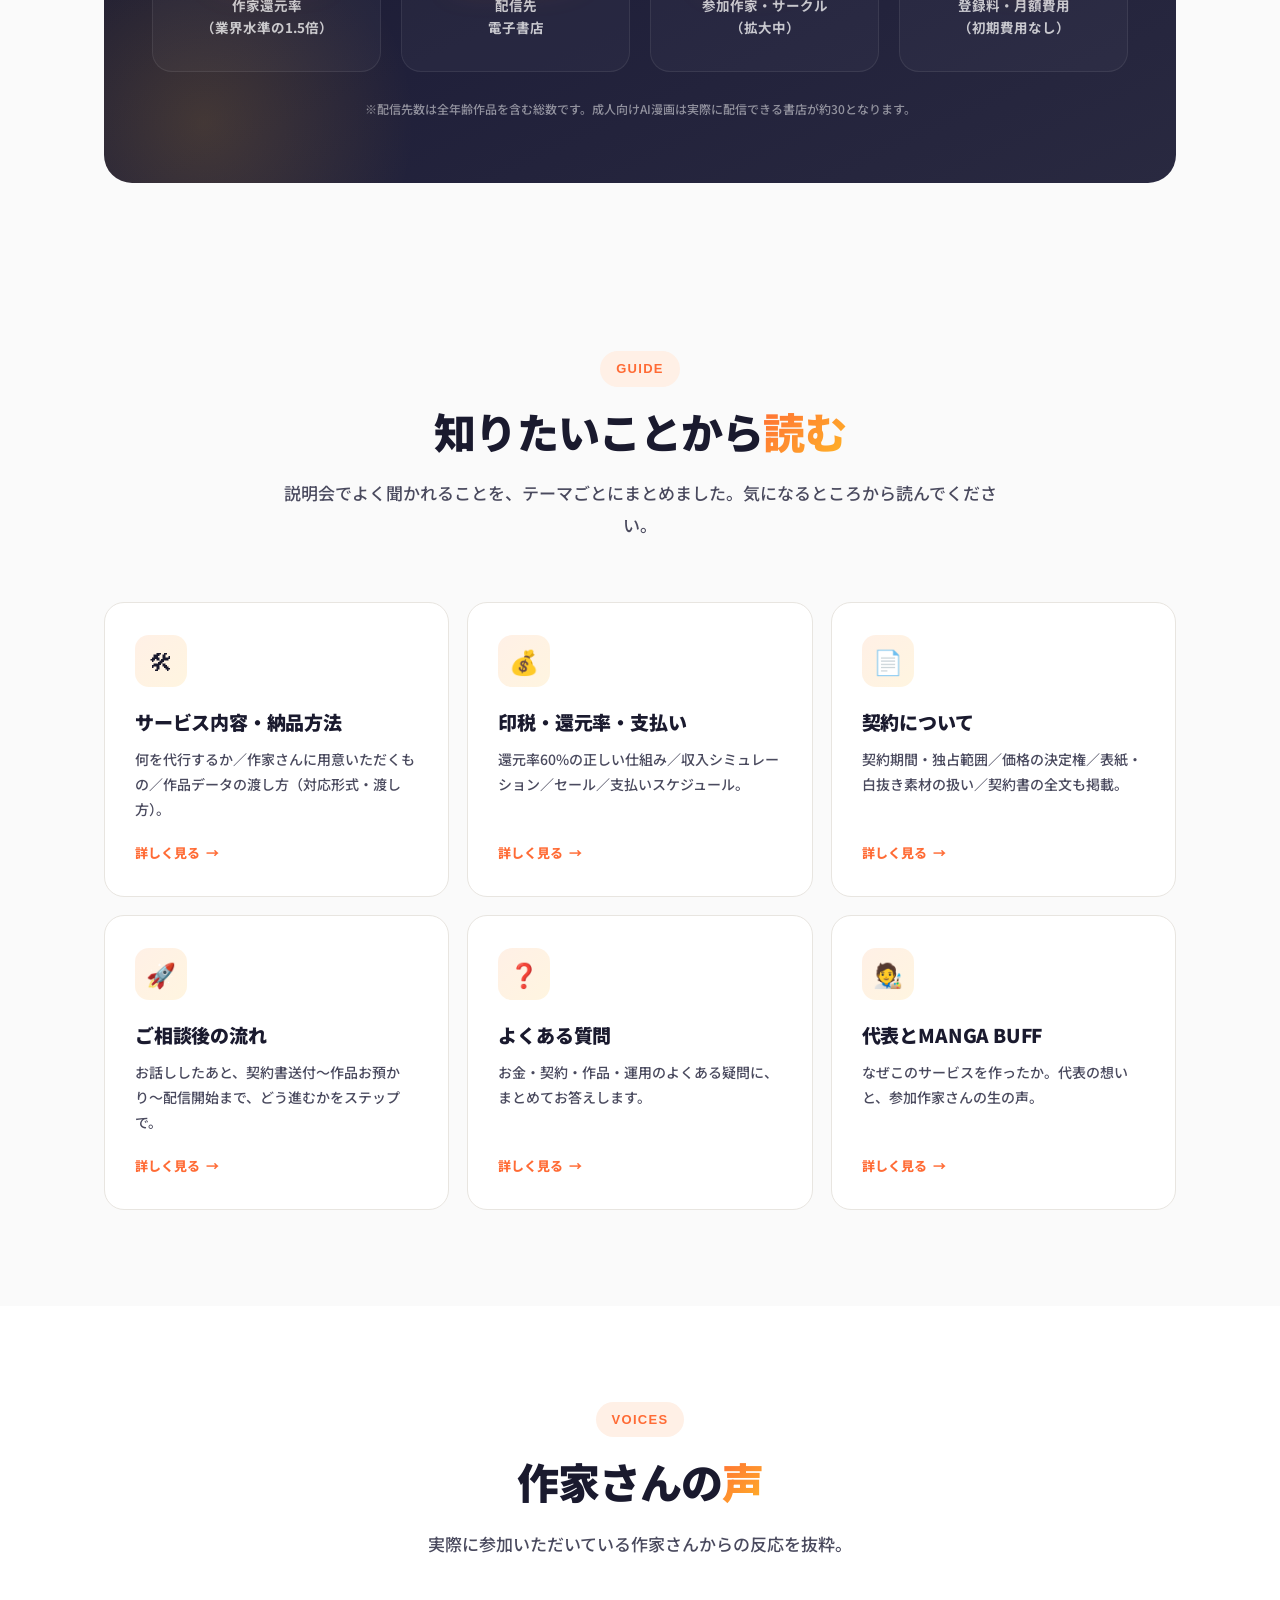
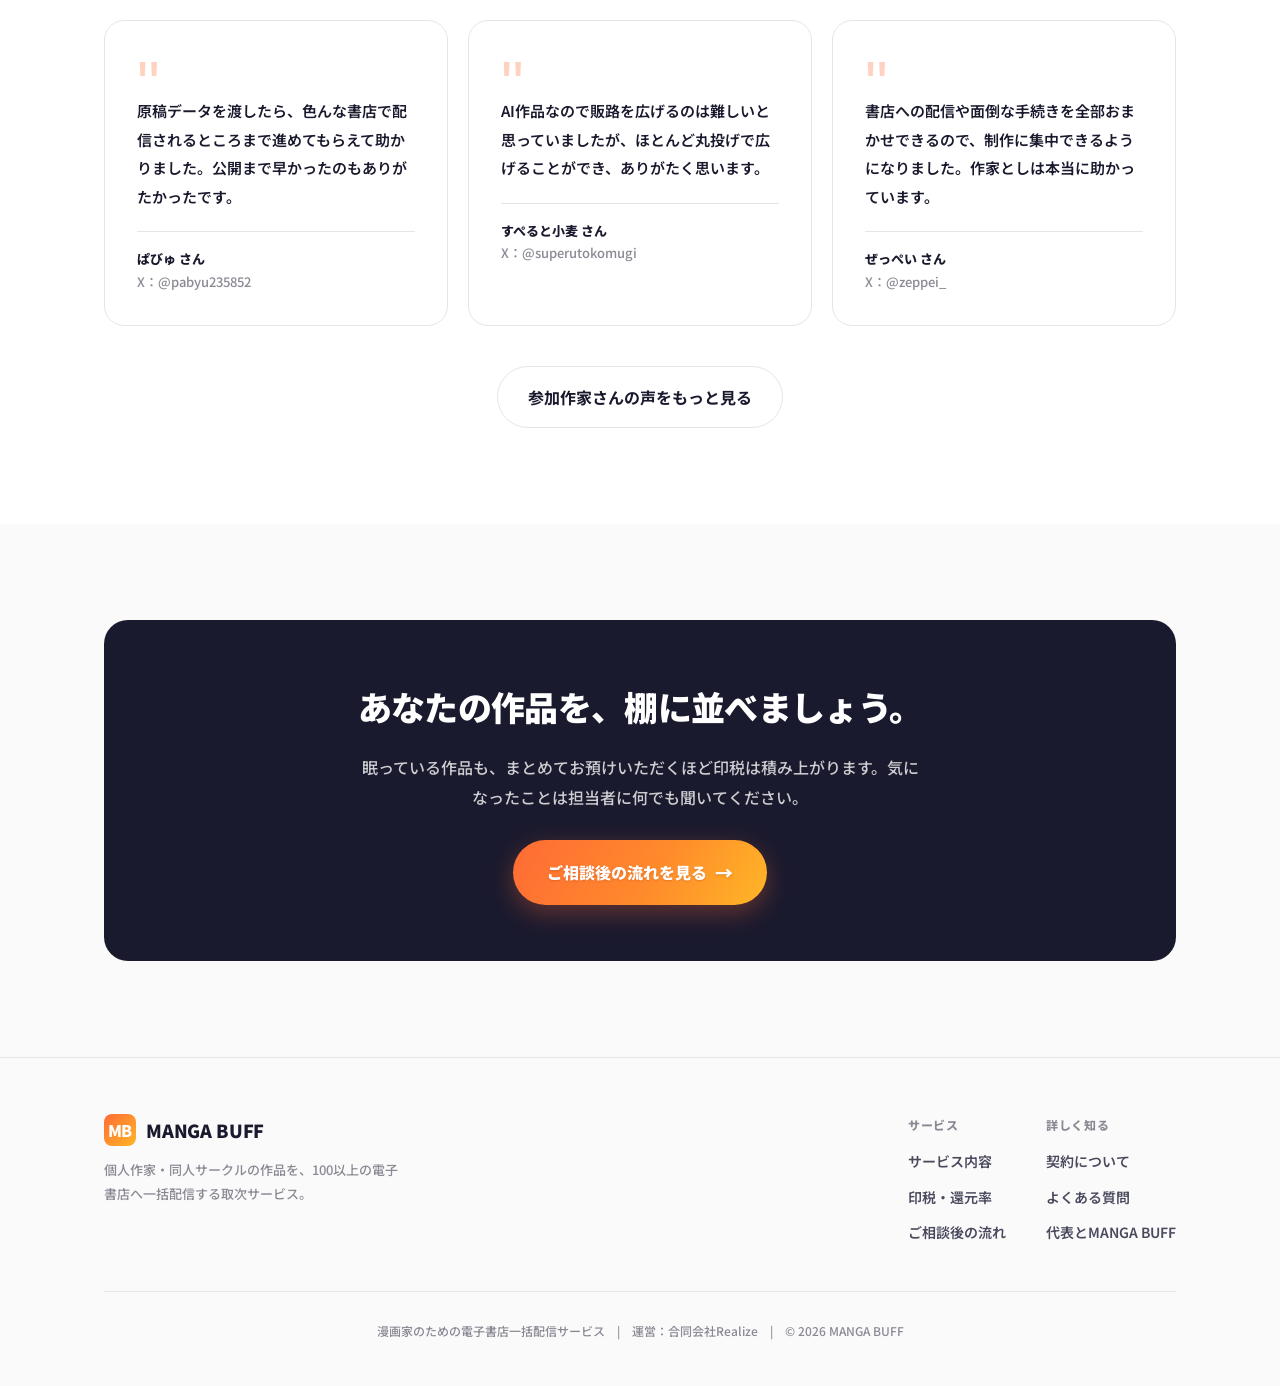
==== commit 05e110fa: "auto: 実績数字を自動更新 (2026-11-15)" ====
--- a/index.html
+++ b/index.html
@@ -49,7 +49,7 @@
       <div class="stat"><div class="stat-value">60<span class="unit">%</span></div><div class="stat-label">作家還元率（業界の1.5倍）</div></div>
       <div class="stat"><div class="stat-value">¥0</div><div class="stat-label">登録料・月額費用</div></div>
       <div class="stat"><div class="stat-value">1<span class="unit">年</span></div><div class="stat-label">契約期間（短期離脱可）</div></div>
-      <div class="stat"><div class="stat-value"><span data-stat="artists">140</span><span class="unit">+</span></div><div class="stat-label">参加作家・サークル</div></div>
+      <div class="stat"><div class="stat-value"><span data-stat="artists">160</span><span class="unit">+</span></div><div class="stat-label">参加作家・サークル</div></div>
     </div>
     <p style="font-size:13px; color:var(--sub); margin-top:20px; font-weight:500; max-width:760px; margin-left:auto; margin-right:auto;">
       ※「100以上の電子書店」は全年齢作品を含めた総数です。<strong>成人向けのAI漫画の場合、実際に配信できるのは30書店ほど</strong>になります（書店ごとの審査基準により変わります）。配信できる書店の一覧は <a href="service.html" style="color:var(--primary); font-weight:700;">サービス内容ページ</a> で公開しています。
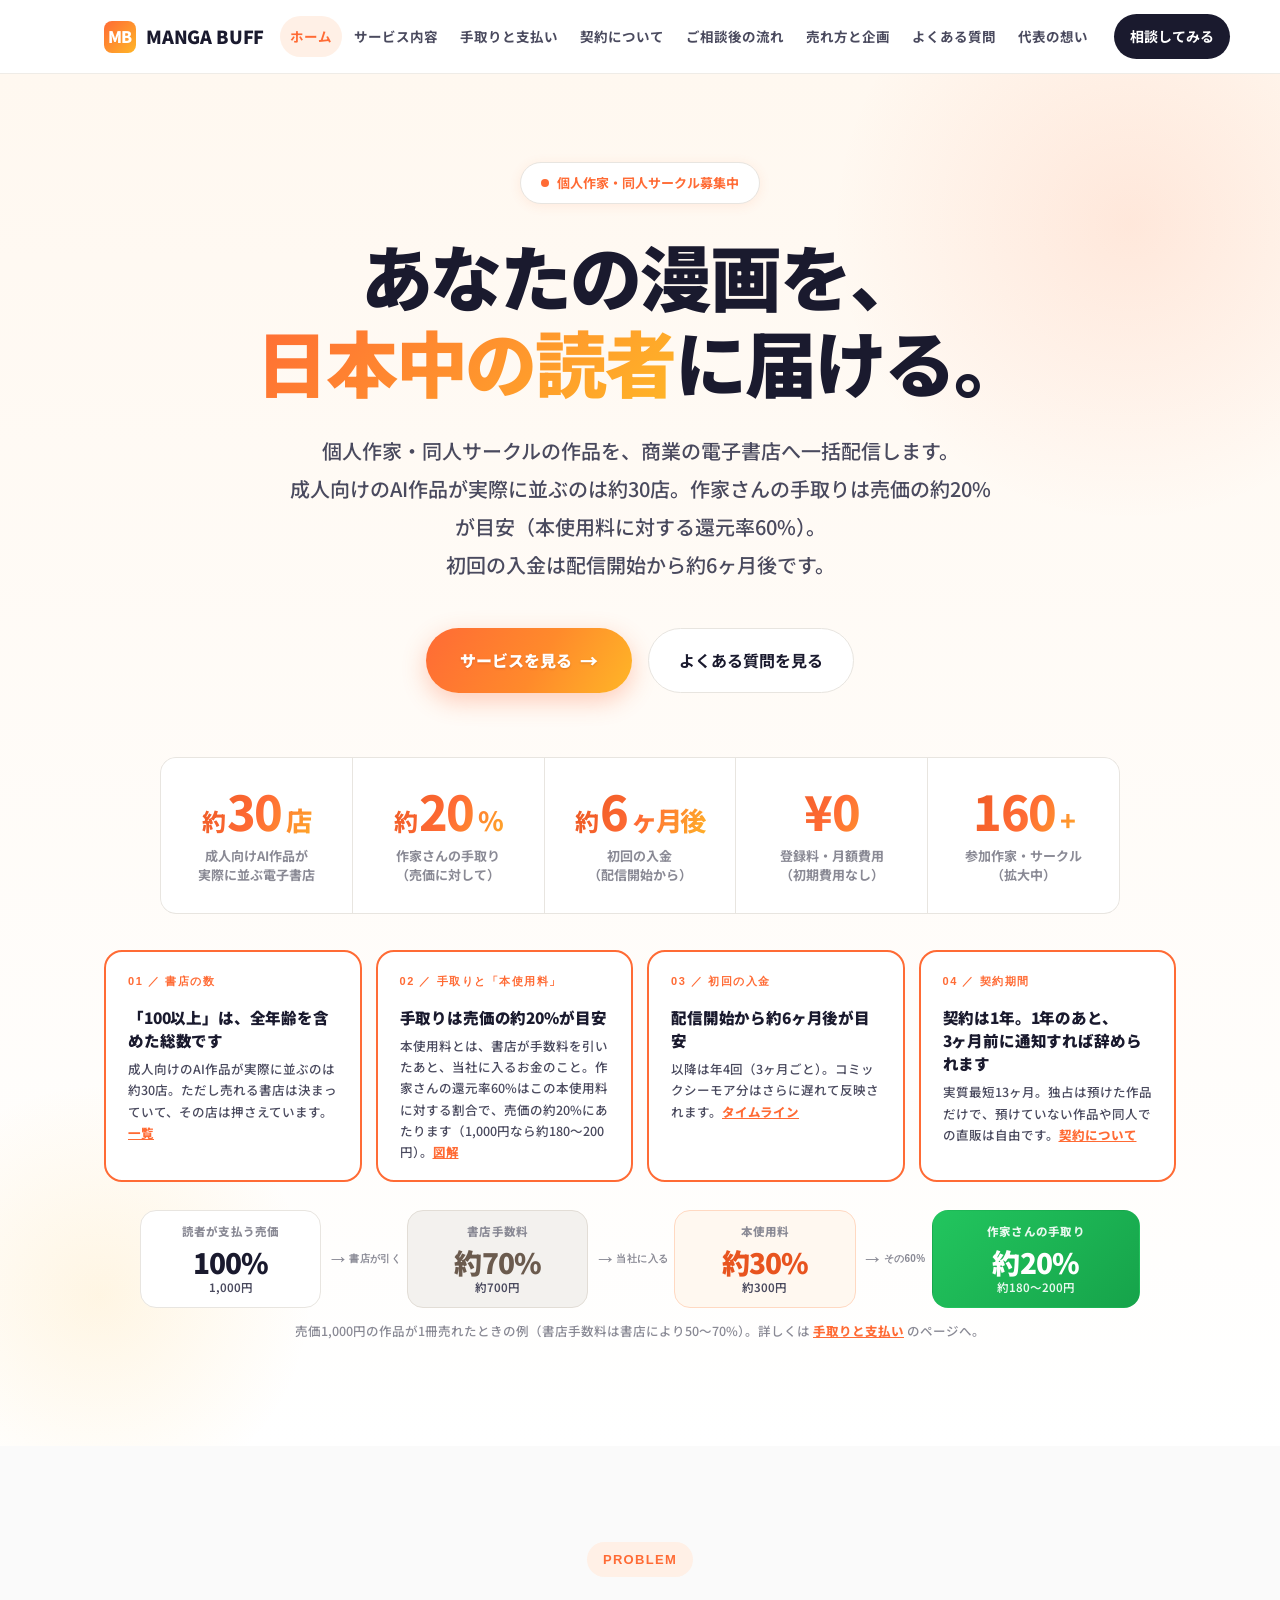
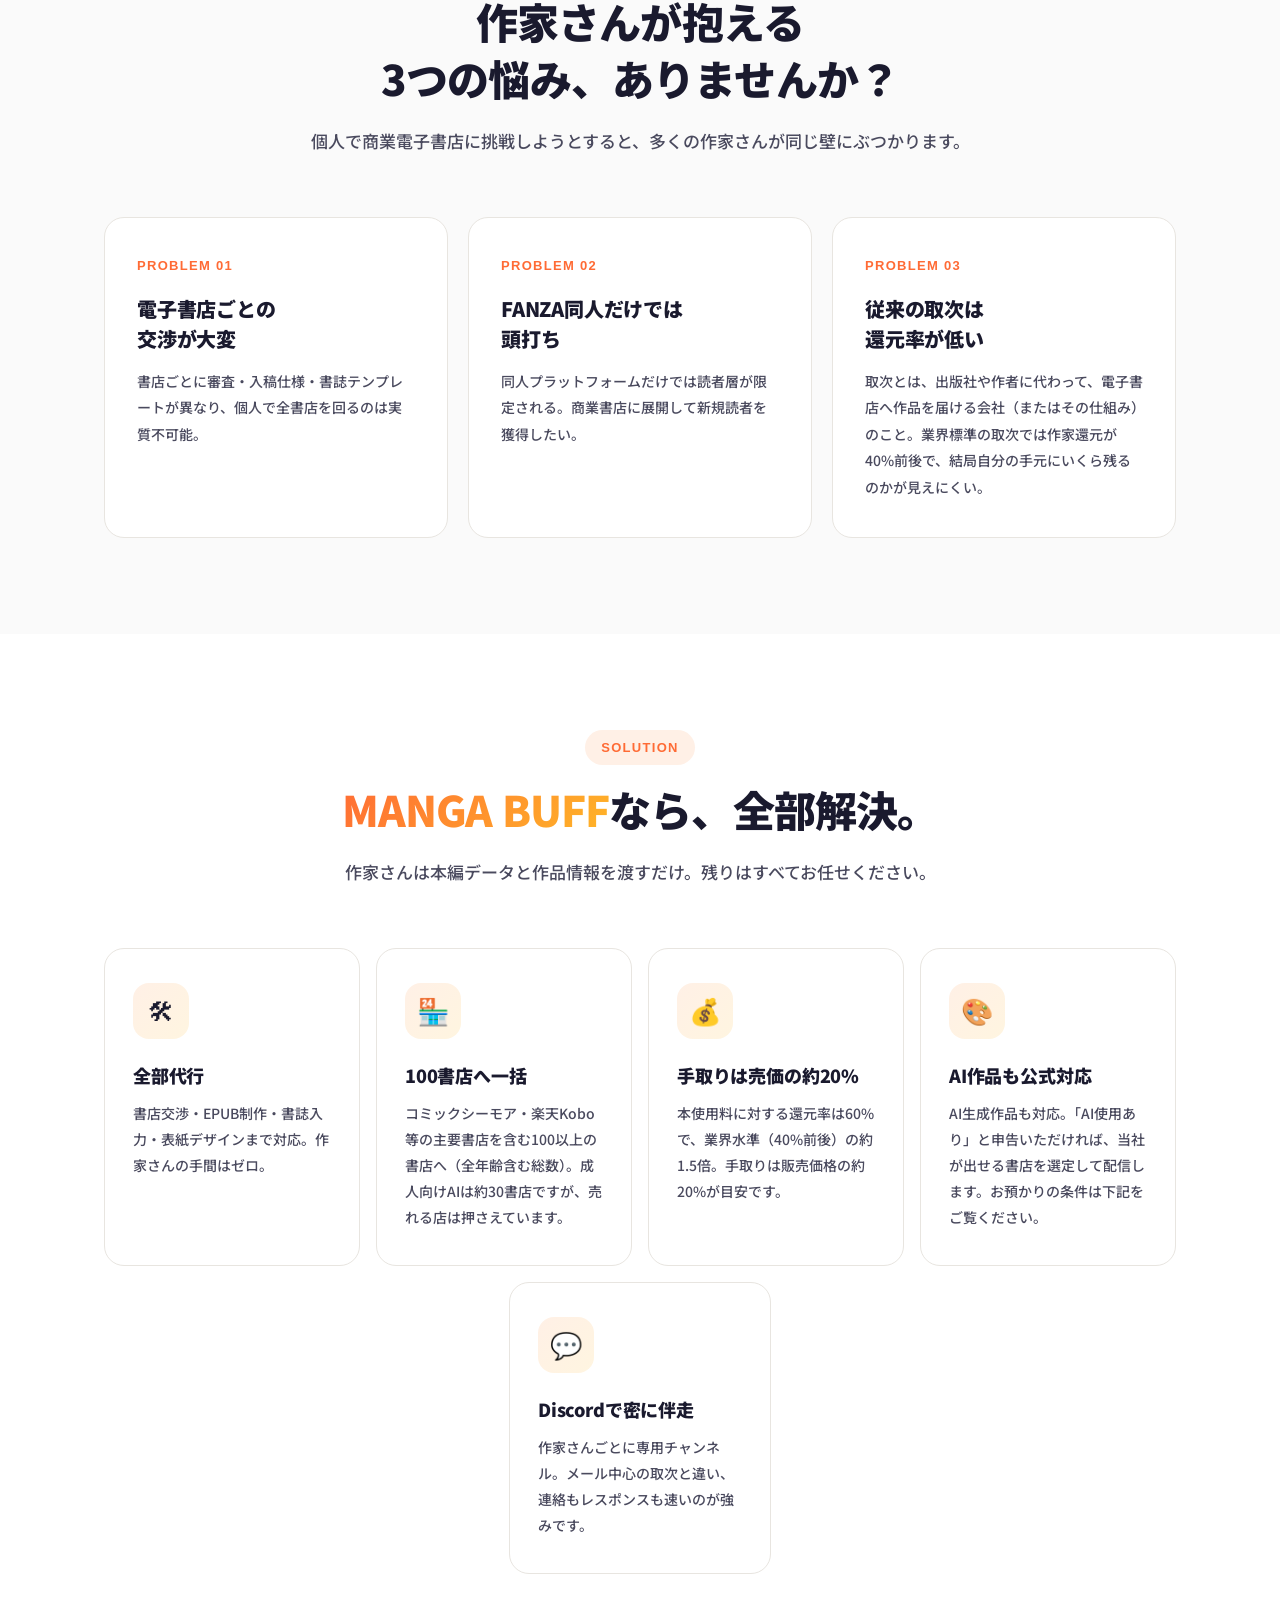
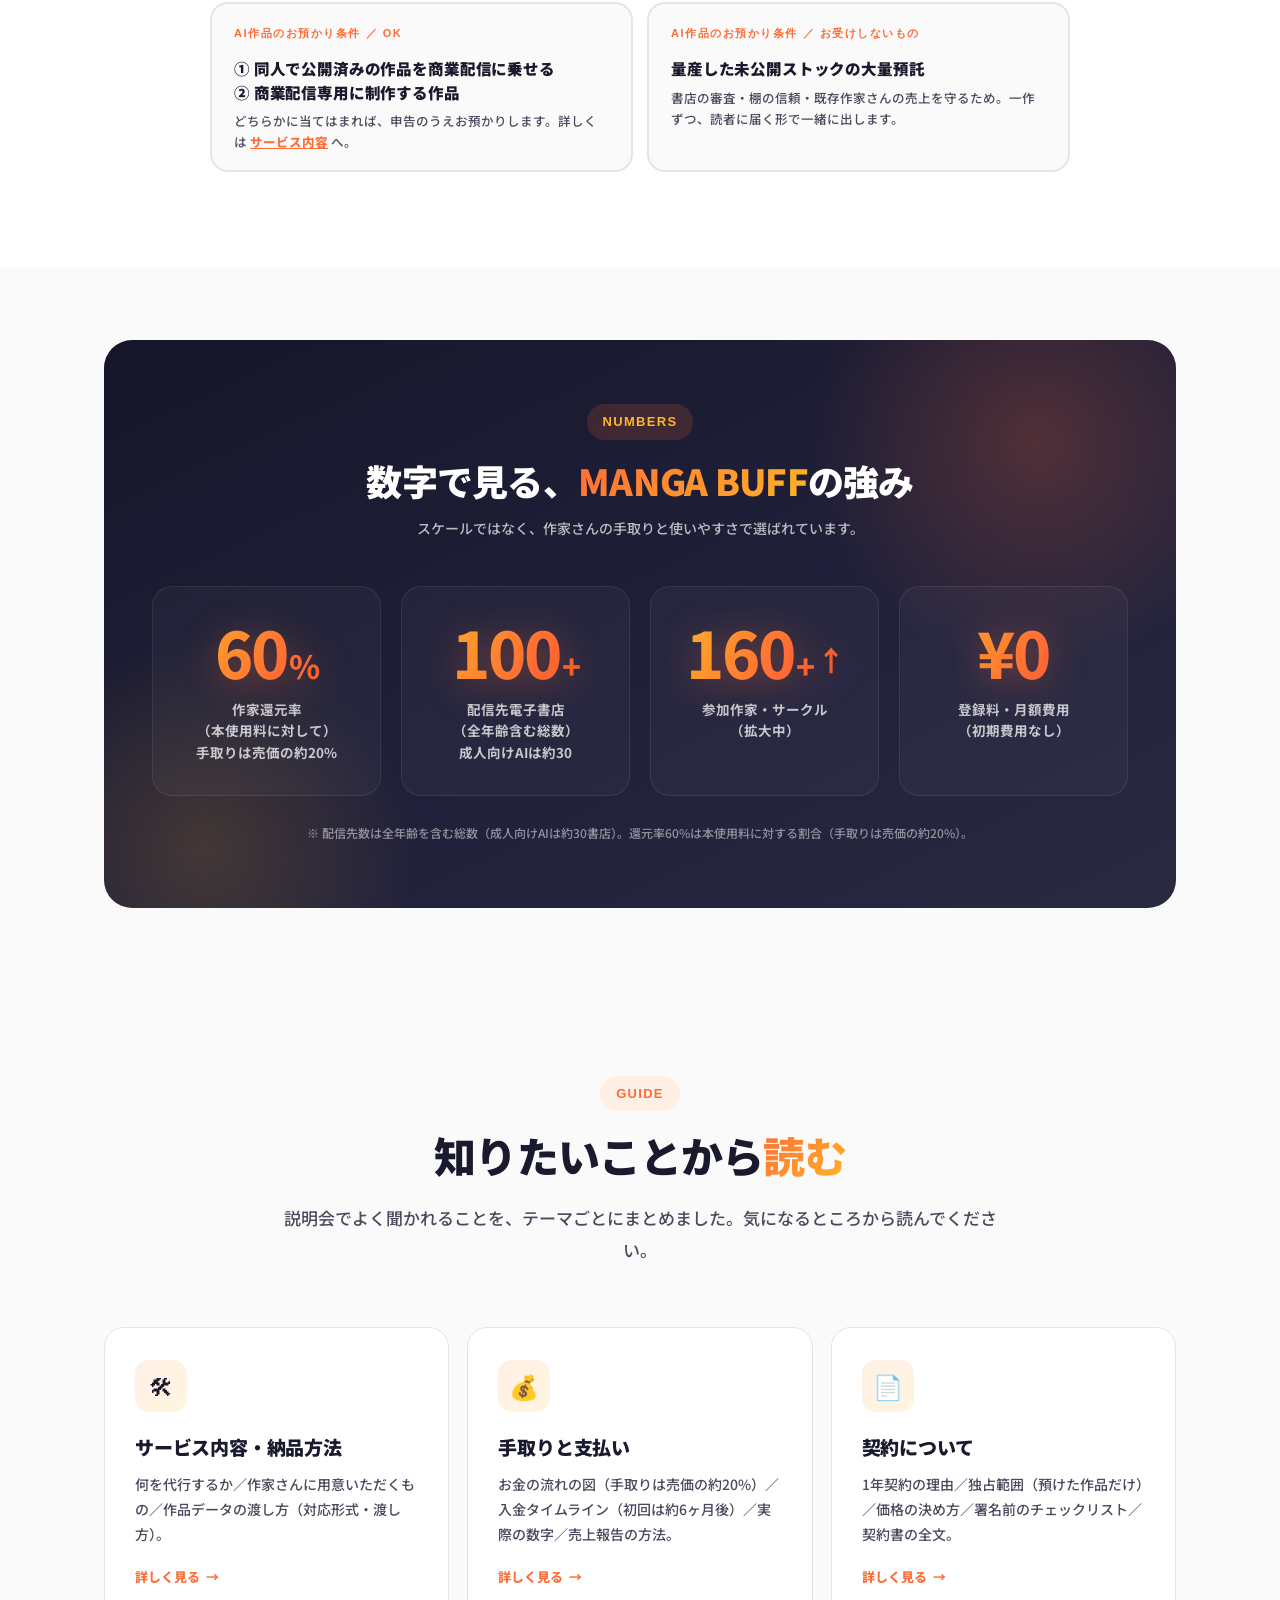
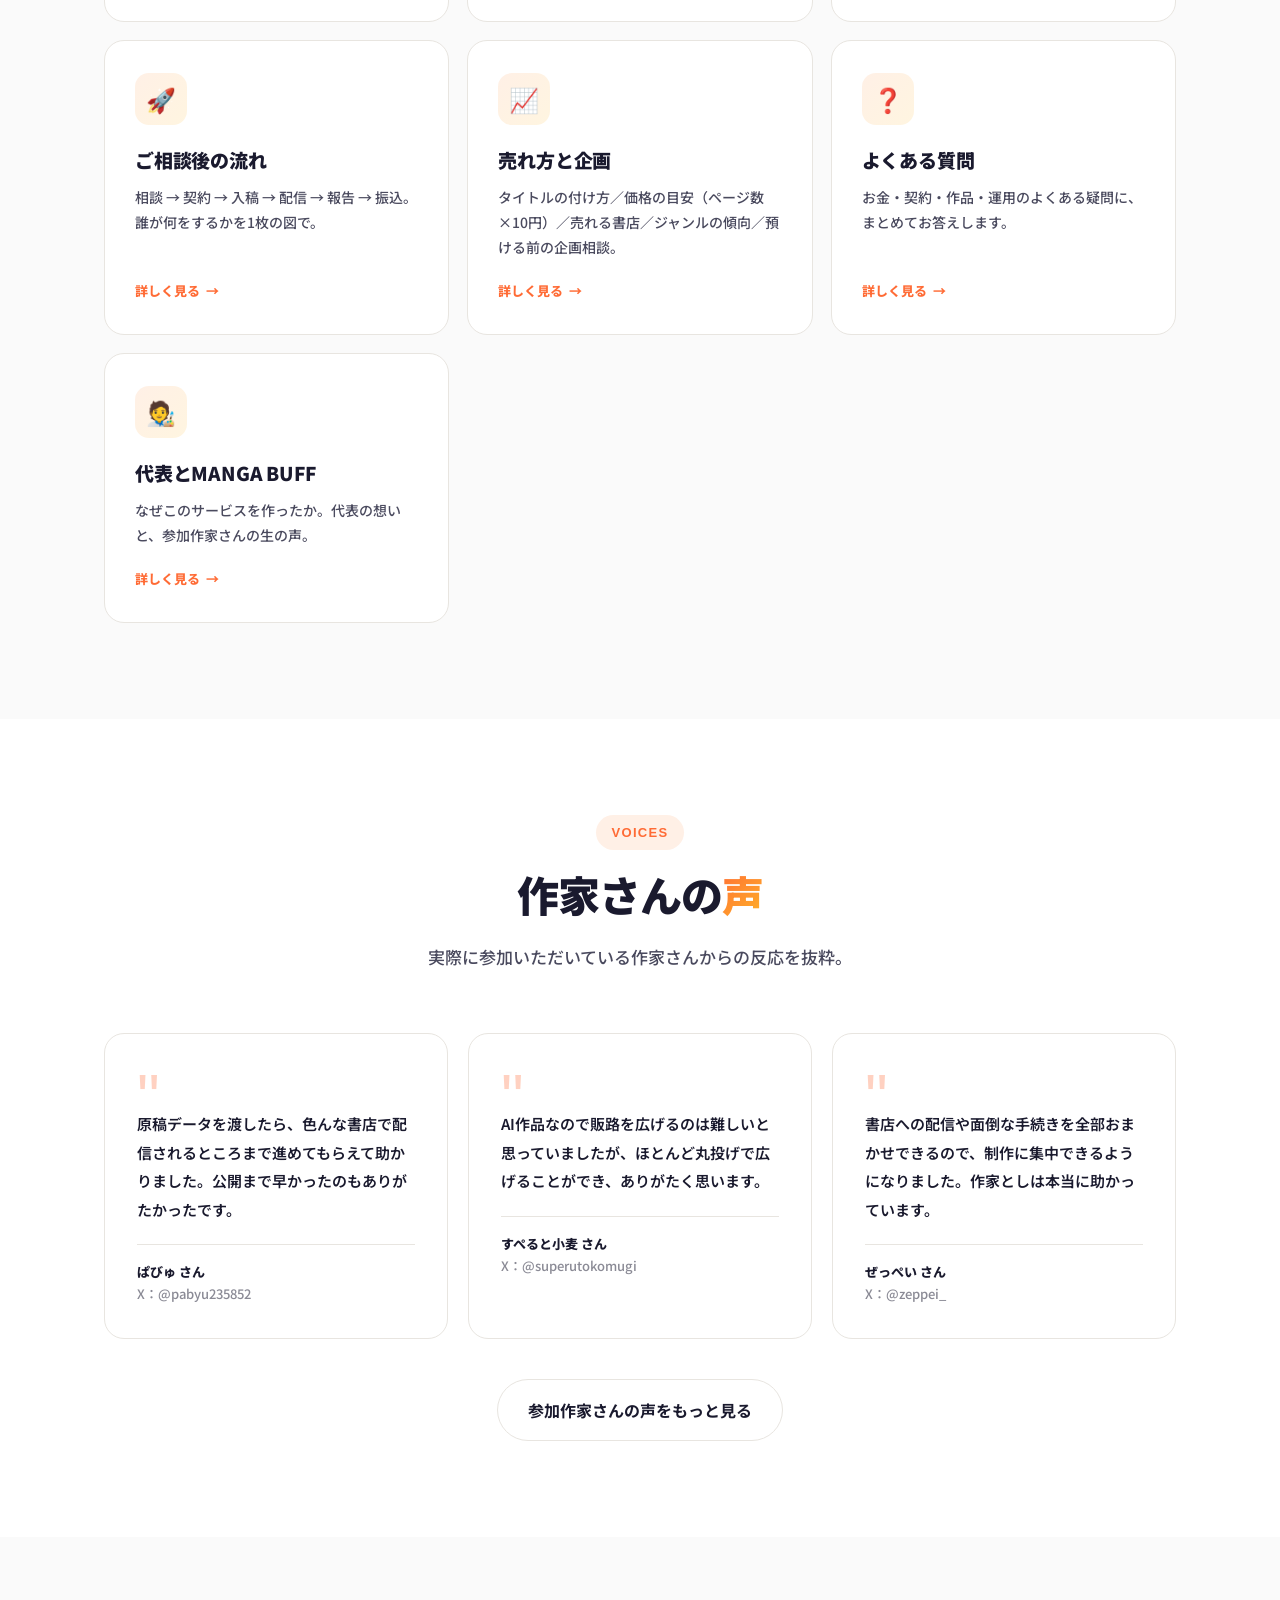
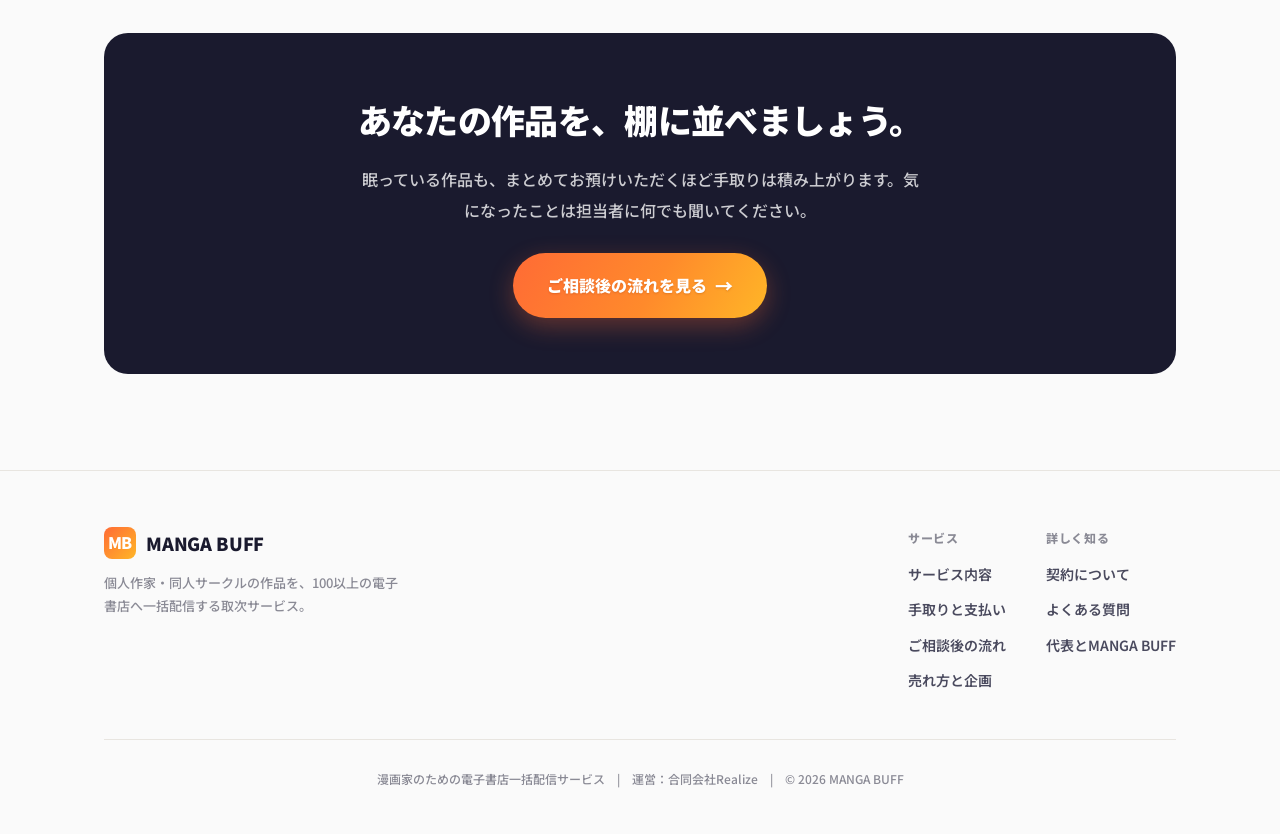
==== commit b5e1f676: "説明資料 2026-11 改訂を公開: 約30店・手取り約20%・初回約6ヶ月後・配信先は当社選定" ====
--- a/index.html
+++ b/index.html
@@ -20,9 +20,10 @@
     <ul class="nav-menu">
       <li><a href="index.html">ホーム</a></li>
       <li><a href="service.html">サービス内容</a></li>
-      <li><a href="money.html">印税・お金</a></li>
+      <li><a href="money.html">手取りと支払い</a></li>
       <li><a href="contract.html">契約について</a></li>
       <li><a href="flow.html">ご相談後の流れ</a></li>
+      <li><a href="sales.html">売れ方と企画</a></li>
       <li><a href="faq.html">よくある質問</a></li>
       <li><a href="about.html">代表の想い</a></li>
     </ul>
@@ -36,8 +37,7 @@
     <div class="hero-badge">個人作家・同人サークル募集中</div>
     <h1>あなたの漫画を、<br><span class="gradient">日本中の読者</span>に届ける。</h1>
     <p class="hero-sub">
-      個人作家・同人サークルの作品を、100以上の電子書店へ一括配信。<br>
-      EPUB制作・書誌入力・書店交渉のすべてを代行し、作家還元率は業界水準の1.5倍となる60%。
+      個人作家・同人サークルの作品を、商業の電子書店へ一括配信します。<span class="nowrap">成人向け</span>のAI作品が実際に並ぶのは<span class="nowrap">約30店</span>。作家さんの<span class="nowrap">手取り</span>は売価の<span class="nowrap">約20%</span>が目安（本使用料に対する還元率60%）。初回の入金は配信開始から<span class="nowrap">約6ヶ月後</span>です。
     </p>
     <div class="hero-cta">
       <a href="service.html" class="btn-primary">サービスを見る</a>
@@ -45,15 +45,44 @@
     </div>
 
     <div class="hero-stats">
-      <div class="stat"><div class="stat-value">100<span class="unit">+</span></div><div class="stat-label">配信先電子書店</div></div>
-      <div class="stat"><div class="stat-value">60<span class="unit">%</span></div><div class="stat-label">作家還元率（業界の1.5倍）</div></div>
-      <div class="stat"><div class="stat-value">¥0</div><div class="stat-label">登録料・月額費用</div></div>
-      <div class="stat"><div class="stat-value">1<span class="unit">年</span></div><div class="stat-label">契約期間（短期離脱可）</div></div>
-      <div class="stat"><div class="stat-value"><span data-stat="artists">160</span><span class="unit">+</span></div><div class="stat-label">参加作家・サークル</div></div>
-    </div>
-    <p style="font-size:13px; color:var(--sub); margin-top:20px; font-weight:500; max-width:760px; margin-left:auto; margin-right:auto;">
-      ※「100以上の電子書店」は全年齢作品を含めた総数です。<strong>成人向けのAI漫画の場合、実際に配信できるのは30書店ほど</strong>になります（書店ごとの審査基準により変わります）。配信できる書店の一覧は <a href="service.html" style="color:var(--primary); font-weight:700;">サービス内容ページ</a> で公開しています。
-    </p>
+      <div class="stat"><div class="stat-value"><span class="approx">約</span>30<span class="unit">店</span></div><div class="stat-label">成人向けAI作品が<br>実際に並ぶ電子書店</div></div>
+      <div class="stat"><div class="stat-value"><span class="approx">約</span>20<span class="unit">%</span></div><div class="stat-label">作家さんの手取り<br>（売価に対して）</div></div>
+      <div class="stat"><div class="stat-value"><span class="approx">約</span>6<span class="unit">ヶ月後</span></div><div class="stat-label">初回の入金<br>（配信開始から）</div></div>
+      <div class="stat"><div class="stat-value">¥0</div><div class="stat-label">登録料・月額費用<br>（初期費用なし）</div></div>
+      <div class="stat"><div class="stat-value"><span data-stat="artists">160</span><span class="unit">+</span></div><div class="stat-label">参加作家・サークル<br>（拡大中）</div></div>
+    </div>
+    <div class="kp-grid four" style="margin-top:36px;">
+      <div class="kp">
+        <div class="kp-tag">01 ／ 書店の数</div>
+        <div class="kp-head">「100以上」は、<span class="nowrap">全年齢</span>を含めた総数です</div>
+        <p><span class="nowrap">成人向け</span>のAI作品が実際に並ぶのは<span class="nowrap">約30店</span>。ただし売れる書店は決まっていて、その店は押さえています。<a href="service.html#stores">一覧</a></p>
+      </div>
+      <div class="kp">
+        <div class="kp-tag">02 ／ 手取りと「本使用料」</div>
+        <div class="kp-head"><span class="nowrap">手取り</span>は売価の<span class="nowrap">約20%</span>が目安</div>
+        <p>本使用料とは、書店が手数料を引いたあと、当社に入るお金のこと。作家さんの還元率60%はこの本使用料に対する割合で、売価の約20%にあたります（1,000円なら約180〜200円）。<a href="money.html">図解</a></p>
+      </div>
+      <div class="kp">
+        <div class="kp-tag">03 ／ 初回の入金</div>
+        <div class="kp-head">配信開始から<span class="nowrap">約6ヶ月後</span>が目安</div>
+        <p>以降は年4回（3ヶ月ごと）。コミックシーモア分はさらに遅れて反映されます。<a href="money.html#payment">タイムライン</a></p>
+      </div>
+      <div class="kp">
+        <div class="kp-tag">04 ／ 契約期間</div>
+        <div class="kp-head">契約は1年。1年のあと、<span class="nowrap">3ヶ月前</span>に通知すれば辞められます</div>
+        <p>実質最短13ヶ月。独占は預けた作品だけで、預けていない作品や同人での直販は自由です。<a href="contract.html">契約について</a></p>
+      </div>
+    </div>
+    <div class="mflow compact">
+      <div class="mf"><div class="mf-l">読者が支払う売価</div><div class="mf-v">100%</div><div class="mf-s">1,000円</div></div>
+      <div class="mf-arrow">→<small>書店が引く</small></div>
+      <div class="mf store"><div class="mf-l">書店手数料</div><div class="mf-v">約70%</div><div class="mf-s">約700円</div></div>
+      <div class="mf-arrow">→<small>当社に入る</small></div>
+      <div class="mf rlz"><div class="mf-l">本使用料</div><div class="mf-v">約30%</div><div class="mf-s">約300円</div></div>
+      <div class="mf-arrow">→<small>その60%</small></div>
+      <div class="mf you"><div class="mf-l">作家さんの手取り</div><div class="mf-v">約20%</div><div class="mf-s">約180〜200円</div></div>
+    </div>
+    <p class="kp-note" style="text-align:center;">売価1,000円の作品が1冊売れたときの例（書店手数料は書店により50〜70%）。詳しくは <a href="money.html" style="color:var(--primary);font-weight:800;">手取りと支払い</a> のページへ。</p>
   </div>
 </section>
 
@@ -79,7 +108,7 @@
       <div class="problem-card">
         <div class="problem-num">PROBLEM 03</div>
         <h3>従来の取次は<br>還元率が低い</h3>
-        <p>業界標準の取次では作家還元が40%前後。結局自分の手元にいくら残るのかが見えにくい。</p>
+        <p>取次とは、出版社や作者に代わって、電子書店へ作品を届ける会社（またはその仕組み）のこと。業界標準の取次では作家還元が40%前後で、結局自分の手元にいくら残るのかが見えにくい。</p>
       </div>
     </div>
   </div>
@@ -95,16 +124,28 @@
     </div>
     <div class="solution-grid">
       <div class="solution-card"><div class="solution-icon">🛠</div><h3>全部代行</h3><p>書店交渉・EPUB制作・書誌入力・表紙デザインまで対応。作家さんの手間はゼロ。</p></div>
-      <div class="solution-card"><div class="solution-icon">🏪</div><h3>100書店へ一括</h3><p>コミックシーモア・LINEマンガ・Kindle・楽天Kobo等の主要書店＋100書店へ。</p></div>
-      <div class="solution-card"><div class="solution-icon">💰</div><h3>還元率60%</h3><p>業界水準40%前後に対してMANGA BUFFは60%。業界の1.5倍の手取り。</p></div>
-      <div class="solution-card"><div class="solution-icon">🎨</div><h3>AI作品も公式対応</h3><p>AI生成作品も対応。申告いただければ適切な書店を選定して配信します。</p></div>
+      <div class="solution-card"><div class="solution-icon">🏪</div><h3>100書店へ一括</h3><p>コミックシーモア・楽天Kobo等の主要書店を含む100以上の書店へ（全年齢含む総数）。成人向けAIは約30書店ですが、売れる店は押さえています。</p></div>
+      <div class="solution-card"><div class="solution-icon">💰</div><h3>手取りは売価の約20%</h3><p>本使用料に対する還元率は60%で、業界水準（40%前後）の約1.5倍。手取りは販売価格の約20%が目安です。</p></div>
+      <div class="solution-card"><div class="solution-icon">🎨</div><h3>AI作品も公式対応</h3><p>AI生成作品も対応。「AI使用あり」と申告いただければ、当社が出せる書店を選定して配信します。お預かりの条件は下記をご覧ください。</p></div>
       <div class="solution-card"><div class="solution-icon">💬</div><h3>Discordで密に伴走</h3><p>作家さんごとに専用チャンネル。メール中心の取次と違い、連絡もレスポンスも速いのが強みです。</p></div>
     </div>
+    <div class="kp-grid" style="margin-top:28px; max-width:860px;">
+      <div class="kp soft">
+        <div class="kp-tag">AI作品のお預かり条件 ／ OK</div>
+        <div class="kp-head">① 同人で公開済みの作品を商業配信に乗せる<br>② 商業配信専用に制作する作品</div>
+        <p>どちらかに当てはまれば、申告のうえお預かりします。詳しくは <a href="service.html#ai-policy">サービス内容</a> へ。</p>
+      </div>
+      <div class="kp soft">
+        <div class="kp-tag">AI作品のお預かり条件 ／ お受けしないもの</div>
+        <div class="kp-head">量産した未公開ストックの大量預託</div>
+        <p>書店の審査・棚の信頼・既存作家さんの売上を守るため。一作ずつ、読者に届く形で一緒に出します。</p>
+      </div>
+    </div>
   </div>
 </section>
 
 <!-- === 実績（数字で見る） === -->
-<section class="tight bg-soft">
+<section class="tight bg-soft" data-pdf="skip">
   <div class="container">
     <div class="proof-band">
       <div class="proof-head">
@@ -115,14 +156,14 @@
       <div class="proof-grid">
         <div class="proof-cell">
           <div class="proof-value">60<span class="unit">%</span></div>
-          <div class="proof-label">作家還元率<br>（業界水準の1.5倍）</div>
+          <div class="proof-label">作家還元率（本使用料に対して）<br>手取りは売価の約20%</div>
         </div>
         <div class="proof-cell">
           <div class="proof-value">100<span class="unit">+</span></div>
-          <div class="proof-label">配信先<br>電子書店</div>
+          <div class="proof-label">配信先電子書店（全年齢含む総数）<br>成人向けAIは約30</div>
         </div>
         <div class="proof-cell">
-          <div class="proof-value">90<span class="unit">+</span><span class="up">↑</span></div>
+          <div class="proof-value"><span data-stat="artists">160</span><span class="unit">+</span><span class="up">↑</span></div>
           <div class="proof-label">参加作家・サークル<br>（拡大中）</div>
         </div>
         <div class="proof-cell">
@@ -130,13 +171,13 @@
           <div class="proof-label">登録料・月額費用<br>（初期費用なし）</div>
         </div>
       </div>
-      <p class="proof-note">※配信先数は全年齢作品を含む総数です。成人向けAI漫画は実際に配信できる書店が約30となります。</p>
+      <p class="proof-note">※ 配信先数は全年齢を含む総数（成人向けAIは約30書店）。還元率60%は本使用料に対する割合（手取りは売価の約20%）。</p>
     </div>
   </div>
 </section>
 
 <!-- === ハブ（各ページへ） === -->
-<section class="bg-soft">
+<section class="bg-soft" data-pdf="skip">
   <div class="container">
     <div class="section-head">
       <span class="section-label">GUIDE</span>
@@ -152,20 +193,26 @@
       </a>
       <a href="money.html" class="hub-card">
         <div class="hub-icon">💰</div>
-        <h3>印税・還元率・支払い</h3>
-        <p>還元率60%の正しい仕組み／収入シミュレーション／セール／支払いスケジュール。</p>
+        <h3>手取りと支払い</h3>
+        <p>お金の流れの図（手取りは売価の約20%）／入金タイムライン（初回は約6ヶ月後）／実際の数字／売上報告の方法。</p>
         <span class="hub-go">詳しく見る</span>
       </a>
       <a href="contract.html" class="hub-card">
         <div class="hub-icon">📄</div>
         <h3>契約について</h3>
-        <p>契約期間・独占範囲／価格の決定権／表紙・白抜き素材の扱い／契約書の全文も掲載。</p>
+        <p>1年契約の理由／独占範囲（預けた作品だけ）／価格の決め方／署名前のチェックリスト／契約書の全文。</p>
         <span class="hub-go">詳しく見る</span>
       </a>
       <a href="flow.html" class="hub-card">
         <div class="hub-icon">🚀</div>
         <h3>ご相談後の流れ</h3>
-        <p>お話ししたあと、契約書送付〜作品お預かり〜配信開始まで、どう進むかをステップで。</p>
+        <p>相談 → 契約 → 入稿 → 配信 → 報告 → 振込。誰が何をするかを1枚の図で。</p>
+        <span class="hub-go">詳しく見る</span>
+      </a>
+      <a href="sales.html" class="hub-card">
+        <div class="hub-icon">📈</div>
+        <h3>売れ方と企画</h3>
+        <p>タイトルの付け方／価格の目安（ページ数×10円）／売れる書店／ジャンルの傾向／預ける前の企画相談。</p>
         <span class="hub-go">詳しく見る</span>
       </a>
       <a href="faq.html" class="hub-card">
@@ -185,7 +232,7 @@
 </section>
 
 <!-- === 声（ティーザー） === -->
-<section>
+<section data-pdf="skip">
   <div class="container">
     <div class="section-head">
       <span class="section-label">VOICES</span>
@@ -220,7 +267,7 @@
   <div class="container">
     <div class="cta-band">
       <h2>あなたの作品を、棚に並べましょう。</h2>
-      <p>眠っている作品も、まとめてお預けいただくほど印税は積み上がります。気になったことは担当者に何でも聞いてください。</p>
+      <p>眠っている作品も、まとめてお預けいただくほど手取りは積み上がります。気になったことは担当者に何でも聞いてください。</p>
       <a href="flow.html" class="btn-primary">ご相談後の流れを見る</a>
     </div>
   </div>
@@ -238,8 +285,9 @@
         <div class="footer-col">
           <h5>サービス</h5>
           <a href="service.html">サービス内容</a>
-          <a href="money.html">印税・還元率</a>
+          <a href="money.html">手取りと支払い</a>
           <a href="flow.html">ご相談後の流れ</a>
+          <a href="sales.html">売れ方と企画</a>
         </div>
         <div class="footer-col">
           <h5>詳しく知る</h5>
--- a/assets/style.css
+++ b/assets/style.css
@@ -164,7 +164,14 @@
 .nav-toggle span::before { top: -6px; }
 .nav-toggle span::after { top: 6px; }
 
-@media (max-width: 900px) {
+/* 8リンクになったので中間幅は詰める（2026-11 売れ方と企画ページ追加） */
+@media (max-width: 1320px) {
+  .nav-menu { gap: 2px; }
+  .nav-menu a { padding: 8px 10px; font-size: 13.5px; }
+  .nav-cta { padding: 10px 16px; }
+}
+
+@media (max-width: 1100px) {
   .nav-toggle { display: inline-flex; }
   .nav-menu {
     position: absolute;
@@ -363,6 +370,10 @@
   letter-spacing: -0.03em;
 }
 .stat-value .unit { font-size: 0.55em; margin-left: 4px; }
+.stat-value .approx { font-size: 0.5em; margin-right: 2px; }
+/* 「成人向け」「手取り」「約20%」などを単語の途中で折り返さない */
+.nowrap { white-space: nowrap; }
+.hero-sub, .stat-label, .kp-tag, .sflow b, .mf-l, .proof-label, .ctl-node b { word-break: keep-all; overflow-wrap: anywhere; }
 .stat-label { font-size: 13px; font-weight: 700; color: var(--sub); margin-top: 12px; line-height: 1.5; }
 
 /* === Section === */
@@ -768,3 +779,157 @@
   section { padding: 72px 0; }
   .hero { padding: 64px 0 80px; }
 }
+
+
+/* === 先に知ってほしいこと（誤解ポイント） === */
+.first-box { max-width:860px; margin:28px auto 0; background:#fff; border:2px solid var(--primary); border-radius:16px; padding:22px 26px; text-align:left; }
+.first-box h3 { font-size:17px; font-weight:900; color:var(--primary-deep); margin-bottom:12px; letter-spacing:-0.01em; }
+.first-box ol { margin:0; padding-left:1.4em; }
+.first-box li { font-size:14.5px; line-height:1.9; color:var(--ink-soft); font-weight:500; margin-bottom:8px; }
+.first-box li strong { color:var(--ink); font-weight:900; }
+.first-box a { color:var(--primary); font-weight:800; }
+
+
+/* =========================================================
+   2026-11 第二改訂: 図解部品（HTML/CSS のみ・画像なし）
+   ========================================================= */
+
+/* --- 要点カード（各ページ冒頭。長い「先に誤解されやすい点」文章枠の置き換え） --- */
+.kp-grid { display:grid; grid-template-columns:repeat(auto-fit, minmax(230px, 1fr)); gap:14px; max-width:1000px; margin:36px auto 0; text-align:left; }
+.kp { position:relative; background:#fff; border:2px solid var(--primary); border-radius:18px; padding:20px 22px 18px; display:flex; flex-direction:column; }
+.kp-tag { font-family:"Inter", sans-serif; font-size:11px; font-weight:800; letter-spacing:.14em; color:var(--primary); margin-bottom:6px; }
+.kp-big { font-family:"Inter", "Noto Sans JP", sans-serif; font-size:clamp(30px, 3.6vw, 40px); font-weight:900; line-height:1.05; letter-spacing:-.03em; color:var(--ink); }
+.kp-big small { font-size:.46em; font-weight:800; margin-left:3px; letter-spacing:0; }
+.kp-head { font-size:15.5px; font-weight:900; color:var(--ink); margin-top:8px; line-height:1.5; letter-spacing:-.01em; }
+.kp p { font-size:12.5px; color:var(--ink-soft); line-height:1.7; margin-top:6px; font-weight:500; }
+.kp a { color:var(--primary); font-weight:800; }
+.kp.soft { border-color:var(--border); background:var(--bg-soft); }
+.kp-grid.four { max-width:1072px; }
+.kp-note { max-width:1000px; margin:12px auto 0; font-size:12.5px; color:var(--sub); text-align:left; font-weight:500; }
+
+/* --- お金の流れ（売価100% → 書店手数料 → 本使用料 → 作家） --- */
+.mflow { display:grid; grid-template-columns:1fr auto 1fr auto 1fr auto 1.15fr; gap:8px; align-items:stretch; margin:28px 0 18px; }
+.mf { background:#fff; border:1px solid var(--border); border-radius:16px; padding:18px 16px 16px; text-align:center; display:flex; flex-direction:column; justify-content:center; }
+.mf-l { font-size:12px; font-weight:800; color:var(--sub); letter-spacing:.02em; line-height:1.5; }
+.mf-v { font-family:"Inter", "Noto Sans JP", sans-serif; font-size:clamp(26px, 3vw, 34px); font-weight:900; letter-spacing:-.03em; line-height:1.1; color:var(--ink); margin:8px 0 4px; }
+.mf-s { font-size:12px; color:var(--ink-soft); font-weight:600; line-height:1.5; }
+.mf.store { background:#F3F1EE; border-color:#E2DDD6; }
+.mf.store .mf-v { color:#6B5B4E; }
+.mf.rlz { background:var(--bg-blue); border-color:#FFD9C2; }
+.mf.rlz .mf-v { color:var(--primary-deep); }
+.mf.you { background:linear-gradient(135deg, var(--green), #16A34A); border-color:transparent; color:#fff; box-shadow:0 10px 26px rgba(34,197,94,.25); }
+.mf.you .mf-l, .mf.you .mf-s { color:rgba(255,255,255,.9); }
+.mf.you .mf-v { color:#fff; }
+.mf-arrow { display:flex; align-items:center; justify-content:center; font-family:"Inter", sans-serif; font-size:22px; font-weight:800; color:var(--sub); }
+.mf-arrow small { display:block; font-size:10px; font-weight:800; letter-spacing:.04em; color:var(--sub); text-align:center; line-height:1.3; }
+@media (max-width: 760px) {
+  .mflow { grid-template-columns:1fr; }
+  .mf-arrow { transform:rotate(90deg); padding:2px 0; }
+}
+.mflow.compact { max-width:1000px; margin:28px auto 0; gap:6px; }
+.mflow.compact .mf { padding:12px 10px 10px; }
+.mflow.compact .mf-v { font-size:clamp(22px, 2.4vw, 28px); margin:6px 0 2px; }
+.mflow.compact .mf-l, .mflow.compact .mf-s { font-size:11.5px; }
+.mflow.compact .mf.you { box-shadow:none; }
+/* 売価を100としたときの取り分バー（書店 / MANGA BUFF運営 / 作家） */
+.mbar { display:flex; height:54px; border-radius:14px; overflow:hidden; margin-top:6px; }
+.mbar > div { display:flex; align-items:center; justify-content:center; color:#fff; font-weight:800; font-size:13.5px; letter-spacing:-.01em; white-space:nowrap; }
+.mbar .b-store { flex:70; background:#6B5B4E; }
+.mbar .b-rlz { flex:12; background:#A8ACB4; font-size:12px; }
+.mbar .b-you { flex:18; background:linear-gradient(135deg, var(--green), #16A34A); }
+.mbar-legend { display:flex; flex-wrap:wrap; gap:6px 18px; margin-top:10px; font-size:12.5px; color:var(--ink-soft); font-weight:600; }
+.mbar-legend span::before { content:''; display:inline-block; width:10px; height:10px; border-radius:3px; margin-right:6px; vertical-align:-1px; }
+.mbar-legend .l-store::before { background:#6B5B4E; }
+.mbar-legend .l-rlz::before { background:#A8ACB4; }
+.mbar-legend .l-you::before { background:var(--green); }
+
+/* --- 入金タイミングのタイムライン（5月開始の例） --- */
+.ptl { background:#fff; border:1px solid var(--border); border-radius:18px; padding:22px 22px 18px; margin:28px 0 0; overflow-x:auto; }
+.ptl-grid { display:grid; grid-template-columns:repeat(7, minmax(84px, 1fr)); gap:6px; min-width:620px; }
+.ptl-m { text-align:center; font-family:"Inter", sans-serif; font-size:12px; font-weight:800; color:var(--sub); padding-bottom:8px; border-bottom:1px solid var(--rule); }
+.ptl-m b { display:block; font-size:16px; color:var(--ink); }
+.ptl-band { border-radius:10px; padding:10px 10px; font-size:12.5px; font-weight:800; line-height:1.45; text-align:center; min-height:52px; display:flex; flex-direction:column; justify-content:center; }
+.ptl-band small { display:block; font-size:11px; font-weight:600; opacity:.85; }
+.ptl-band.sales { grid-column:1 / span 3; background:rgba(34,197,94,.12); color:#14663a; border:1px dashed rgba(34,197,94,.5); }
+.ptl-band.wait { grid-column:4 / span 3; background:#F3F1EE; color:#5E5248; border:1px dashed #D9D2C8; }
+.ptl-band.pay { grid-column:7 / span 1; background:linear-gradient(135deg, var(--primary), var(--accent)); color:#fff; box-shadow:0 8px 22px rgba(255,107,53,.3); }
+.ptl-mark { font-size:11.5px; font-weight:800; color:var(--ink-soft); text-align:center; padding-top:4px; line-height:1.4; }
+.ptl-mark.start { grid-column:1; color:#14663a; }
+.ptl-mark.close { grid-column:3; }
+.ptl-mark.notice { grid-column:6; }
+.ptl-mark.pay { grid-column:7; color:var(--primary-deep); }
+.ptl-sum { display:flex; flex-wrap:wrap; align-items:center; justify-content:space-between; gap:10px 20px; margin-top:16px; padding-top:14px; border-top:1px solid var(--rule); }
+.ptl-sum .big { font-size:17px; font-weight:900; color:var(--ink); letter-spacing:-.01em; }
+.ptl-sum .big em { font-style:normal; color:var(--primary-deep); font-size:1.25em; }
+.ptl-sum .fine { font-size:12px; color:var(--sub); font-weight:500; line-height:1.6; }
+/* 年4回の振込カレンダー */
+.pay4 { display:grid; grid-template-columns:repeat(auto-fit, minmax(150px, 1fr)); gap:10px; margin-top:16px; }
+.pay4 > div { background:#fff; border:1px solid var(--border); border-radius:14px; padding:14px 12px; text-align:center; }
+.pay4 b { display:block; font-family:"Inter", "Noto Sans JP", sans-serif; font-size:20px; font-weight:900; color:var(--primary-deep); letter-spacing:-.02em; }
+.pay4 span { font-size:12px; color:var(--ink-soft); font-weight:600; }
+
+/* --- 契約〜配信のステップ図（横並び・折返し） --- */
+.sflow { list-style:none; display:grid; grid-template-columns:repeat(4, 1fr); gap:10px; counter-reset:sf; margin:30px 0 0; }
+.sflow li:nth-child(4n)::after { display:none; }
+@media (max-width: 860px) { .sflow { grid-template-columns:repeat(2, 1fr); } .sflow li:nth-child(4n)::after { display:block; } .sflow li:nth-child(2n)::after { display:none; } }
+@media (max-width: 480px) { .sflow { grid-template-columns:1fr; } .sflow li::after { display:none; } }
+.sflow li { position:relative; background:#fff; border:1px solid var(--border); border-radius:16px; padding:16px 14px 14px; counter-increment:sf; display:flex; flex-direction:column; min-height:0; }
+.sflow li::before { content:counter(sf); width:30px; height:30px; border-radius:9px; background:linear-gradient(135deg, var(--primary), var(--accent)); color:#fff; font-family:"Inter", sans-serif; font-weight:800; font-size:14px; display:flex; align-items:center; justify-content:center; margin-bottom:10px; }
+.sflow li::after { content:'›'; position:absolute; right:-9px; top:50%; transform:translateY(-50%); width:18px; height:18px; border-radius:50%; background:#fff; border:1px solid var(--border); color:var(--sub); font-size:14px; font-weight:800; line-height:16px; text-align:center; z-index:1; }
+.sflow li:last-child::after { display:none; }
+.sflow b { font-size:14.5px; font-weight:900; color:var(--ink); line-height:1.4; letter-spacing:-.01em; }
+.sflow span { font-size:12px; color:var(--ink-soft); line-height:1.6; margin-top:6px; font-weight:500; flex:1; }
+.sflow em { font-style:normal; display:inline-block; align-self:flex-start; margin-top:10px; font-size:10.5px; font-weight:800; letter-spacing:.04em; padding:2px 9px; border-radius:100px; background:var(--primary-light); color:var(--primary-deep); }
+.sflow li.you em { background:rgba(34,197,94,.12); color:#14663a; }
+.sflow li.hi { border:2px solid var(--primary); }
+
+/* --- 契約期間の横タイムライン（署名→配信開始→1年→解約可→終了後） --- */
+.ctl { background:#fff; border:1px solid var(--border); border-radius:18px; padding:22px 22px 16px; margin-top:20px; }
+.ctl-track { display:grid; grid-template-columns:repeat(5, 1fr); gap:10px; position:relative; }
+.ctl-track::before { content:''; position:absolute; left:10%; right:10%; top:13px; height:4px; border-radius:2px; background:linear-gradient(90deg, var(--primary), var(--accent)); }
+.ctl-node { position:relative; text-align:center; padding-top:38px; }
+.ctl-node::before { content:''; position:absolute; left:50%; top:4px; transform:translateX(-50%); width:22px; height:22px; border-radius:50%; background:#fff; border:4px solid var(--primary); box-sizing:border-box; }
+.ctl-node.hi::before { background:var(--primary); }
+.ctl-node b { display:block; font-size:14.5px; font-weight:900; color:var(--ink); line-height:1.4; letter-spacing:-.01em; }
+.ctl-node span { display:block; font-size:12px; color:var(--ink-soft); line-height:1.6; margin-top:6px; font-weight:500; }
+.ctl-note { margin-top:16px; padding-top:12px; border-top:1px solid var(--rule); font-size:12.5px; color:var(--ink-soft); font-weight:600; line-height:1.7; }
+@media (max-width: 760px) {
+  .ctl-track { grid-template-columns:1fr; gap:14px; }
+  .ctl-track::before { left:9px; right:auto; top:8px; bottom:8px; width:4px; height:auto; }
+  .ctl-node { text-align:left; padding:0 0 0 36px; }
+  .ctl-node::before { left:0; top:2px; transform:none; }
+}
+
+/* --- 簡潔な比較表（3列） --- */
+.cmp-wrap { background:#fff; border:1px solid var(--border); border-radius:16px; overflow-x:auto; margin:24px 0 0; }
+table.cmp { min-width:640px; }
+table.cmp th:first-child, table.cmp td:first-child { width:22%; font-weight:800; color:var(--sub); font-size:12.5px; }
+table.cmp th.mbcol, table.cmp td.mbcol { background:var(--bg-blue); color:var(--ink); font-weight:800; }
+table.cmp th.mbcol { color:var(--primary-deep); }
+table.cmp td { font-size:13.5px; line-height:1.6; vertical-align:top; }
+table.cmp td.dim { color:var(--sub); font-weight:500; }
+
+/* --- 本文中の折りたたみ（長文の退避先） --- */
+details.fold { background:var(--bg-soft); border:1px solid var(--border); border-radius:14px; padding:14px 20px; margin:16px 0 0; }
+details.fold[open] { background:#fff; }
+details.fold summary { font-size:14px; }
+details.fold > div { font-size:13.5px; }
+
+/* --- 大きな一言（ページ冒頭のメッセージ） --- */
+.big-say { text-align:center; font-size:clamp(18px, 2.4vw, 24px); font-weight:900; color:var(--ink); letter-spacing:-.01em; line-height:1.5; margin:0 auto; max-width:860px; }
+.big-say em { font-style:normal; color:var(--primary-deep); }
+
+/* === 送付用PDF／印刷 === */
+@media print {
+  .nav, .nav-cta, .nav-toggle, .btn-primary, .btn-secondary, .hub-go, .note-go { display:none !important; }
+  body { font-size:13px; }
+  section, .page-hero { padding-top:28px; padding-bottom:28px; }
+  .hero { padding-top:28px; padding-bottom:28px; }
+  details { break-inside:avoid; }
+  details > div { display:block !important; }
+  .problem-card, .solution-card, .hub-card, .voice, .note-card, .sim-cell, .step-row, .money-card, .table-wrap, .callout, .hl-box, .first-box, .contract-article, .compare-col, .cta-band, .proof-band,
+  .kp, .kp-grid, .mflow, .mbar, .ptl, .pay4, .sflow li, .cmp-wrap, details.fold, .ctl { break-inside:avoid; }
+  footer, .cta-band, .chip-nav, .hero-cta { display:none !important; }
+  h2, h3, .section-head, .page-hero { break-after:avoid; }
+  * { -webkit-print-color-adjust:exact !important; print-color-adjust:exact !important; }
+}
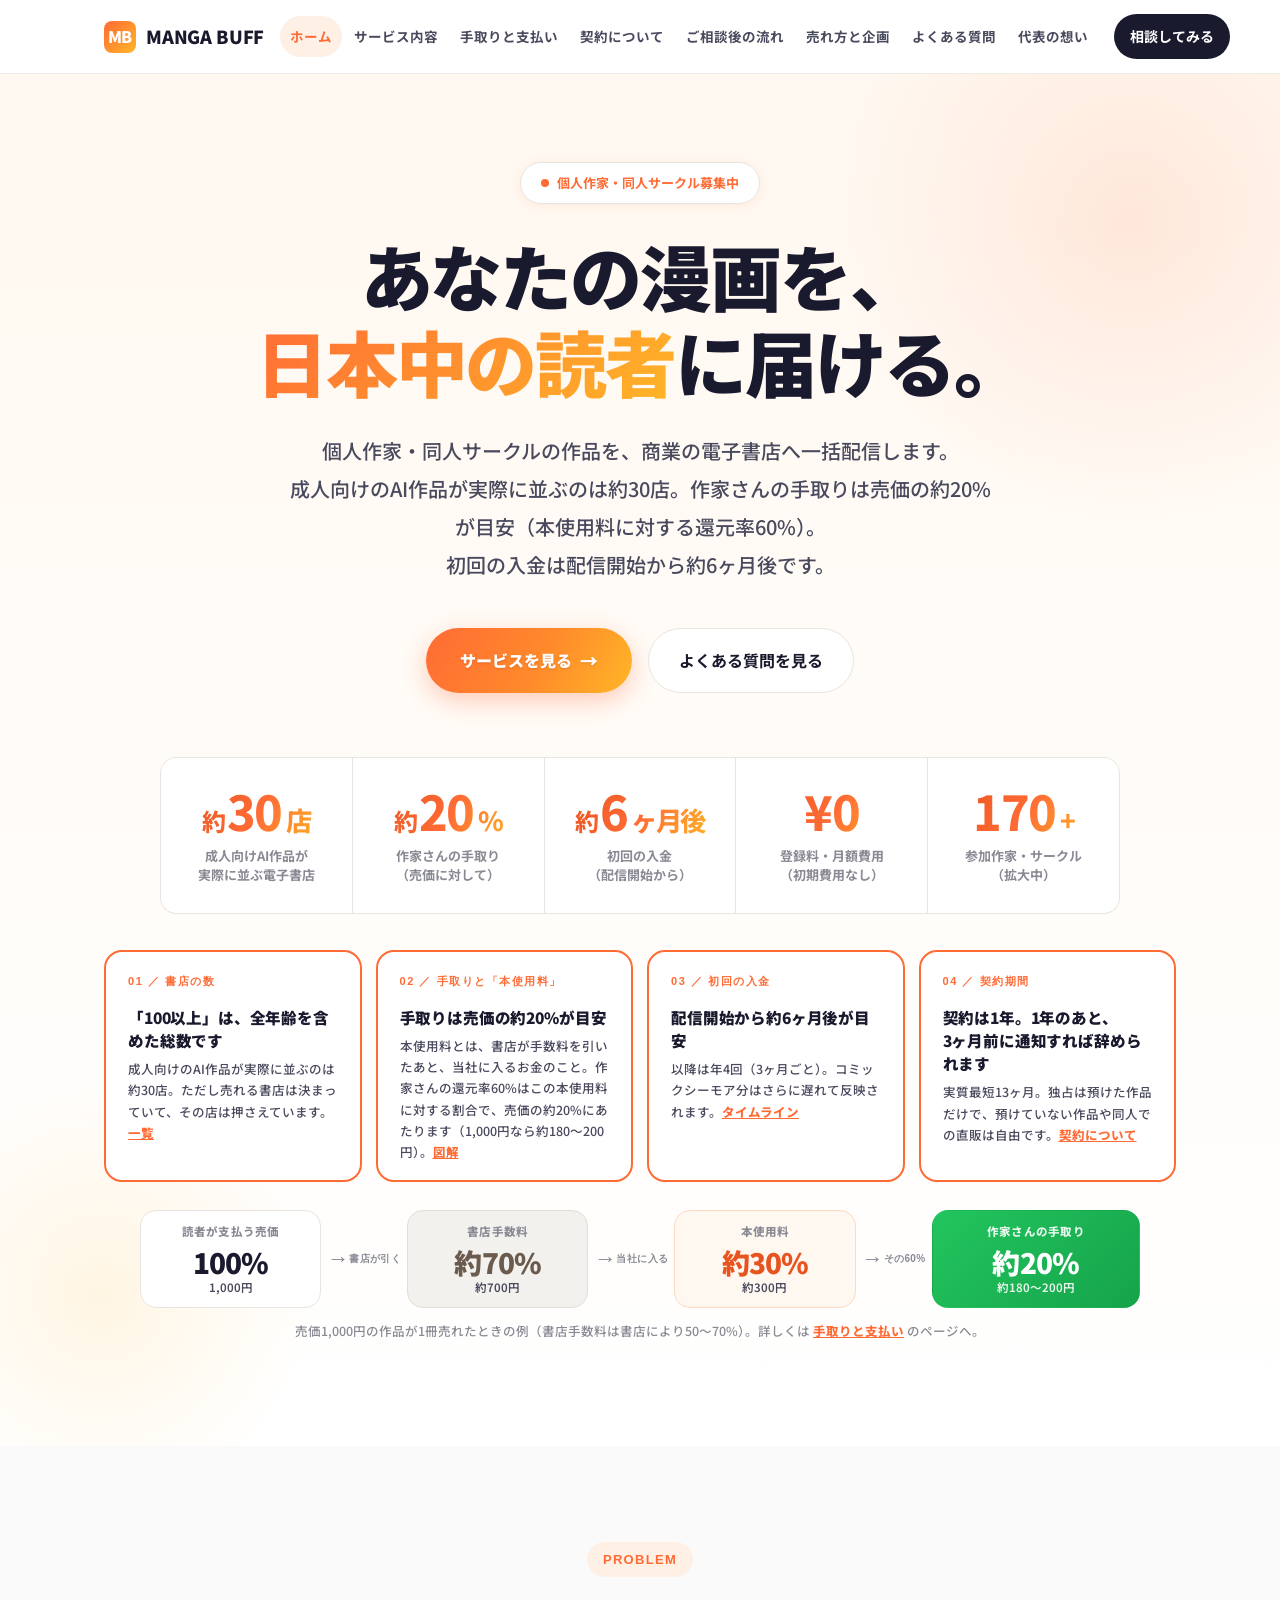
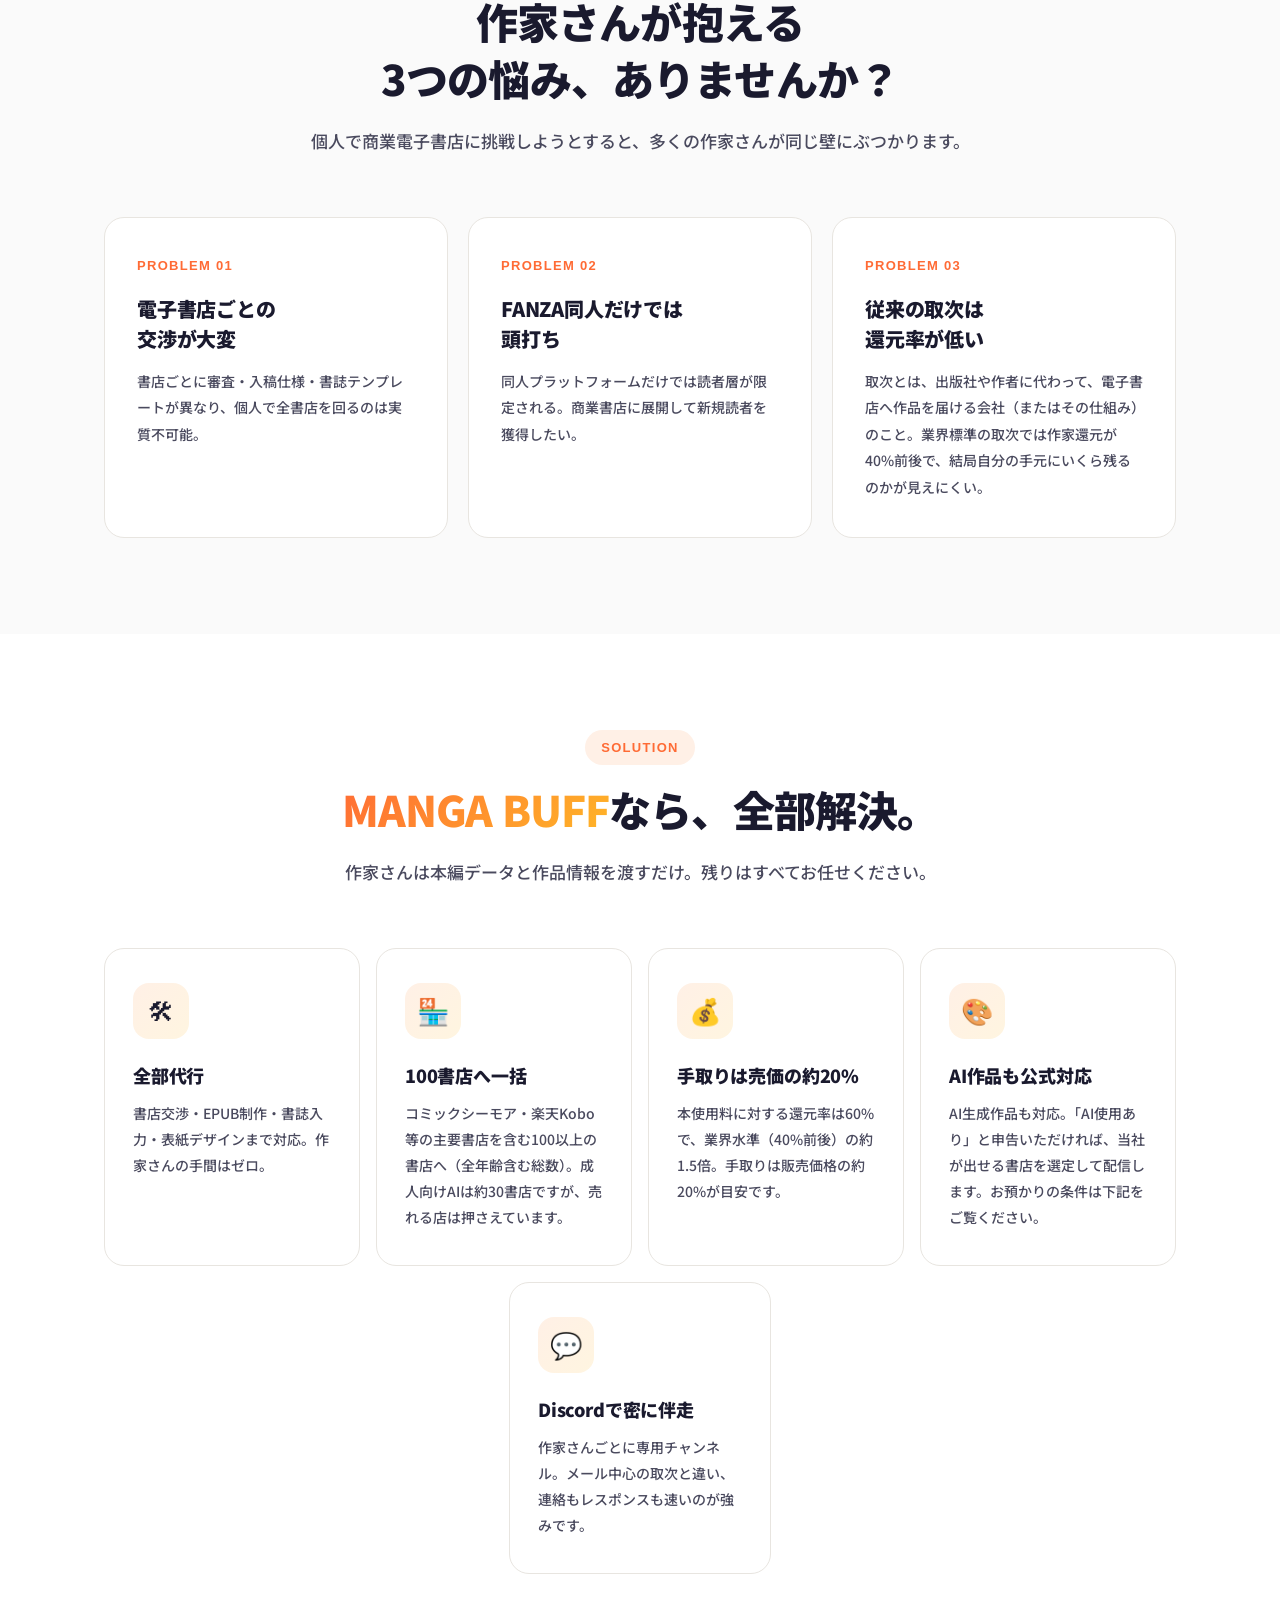
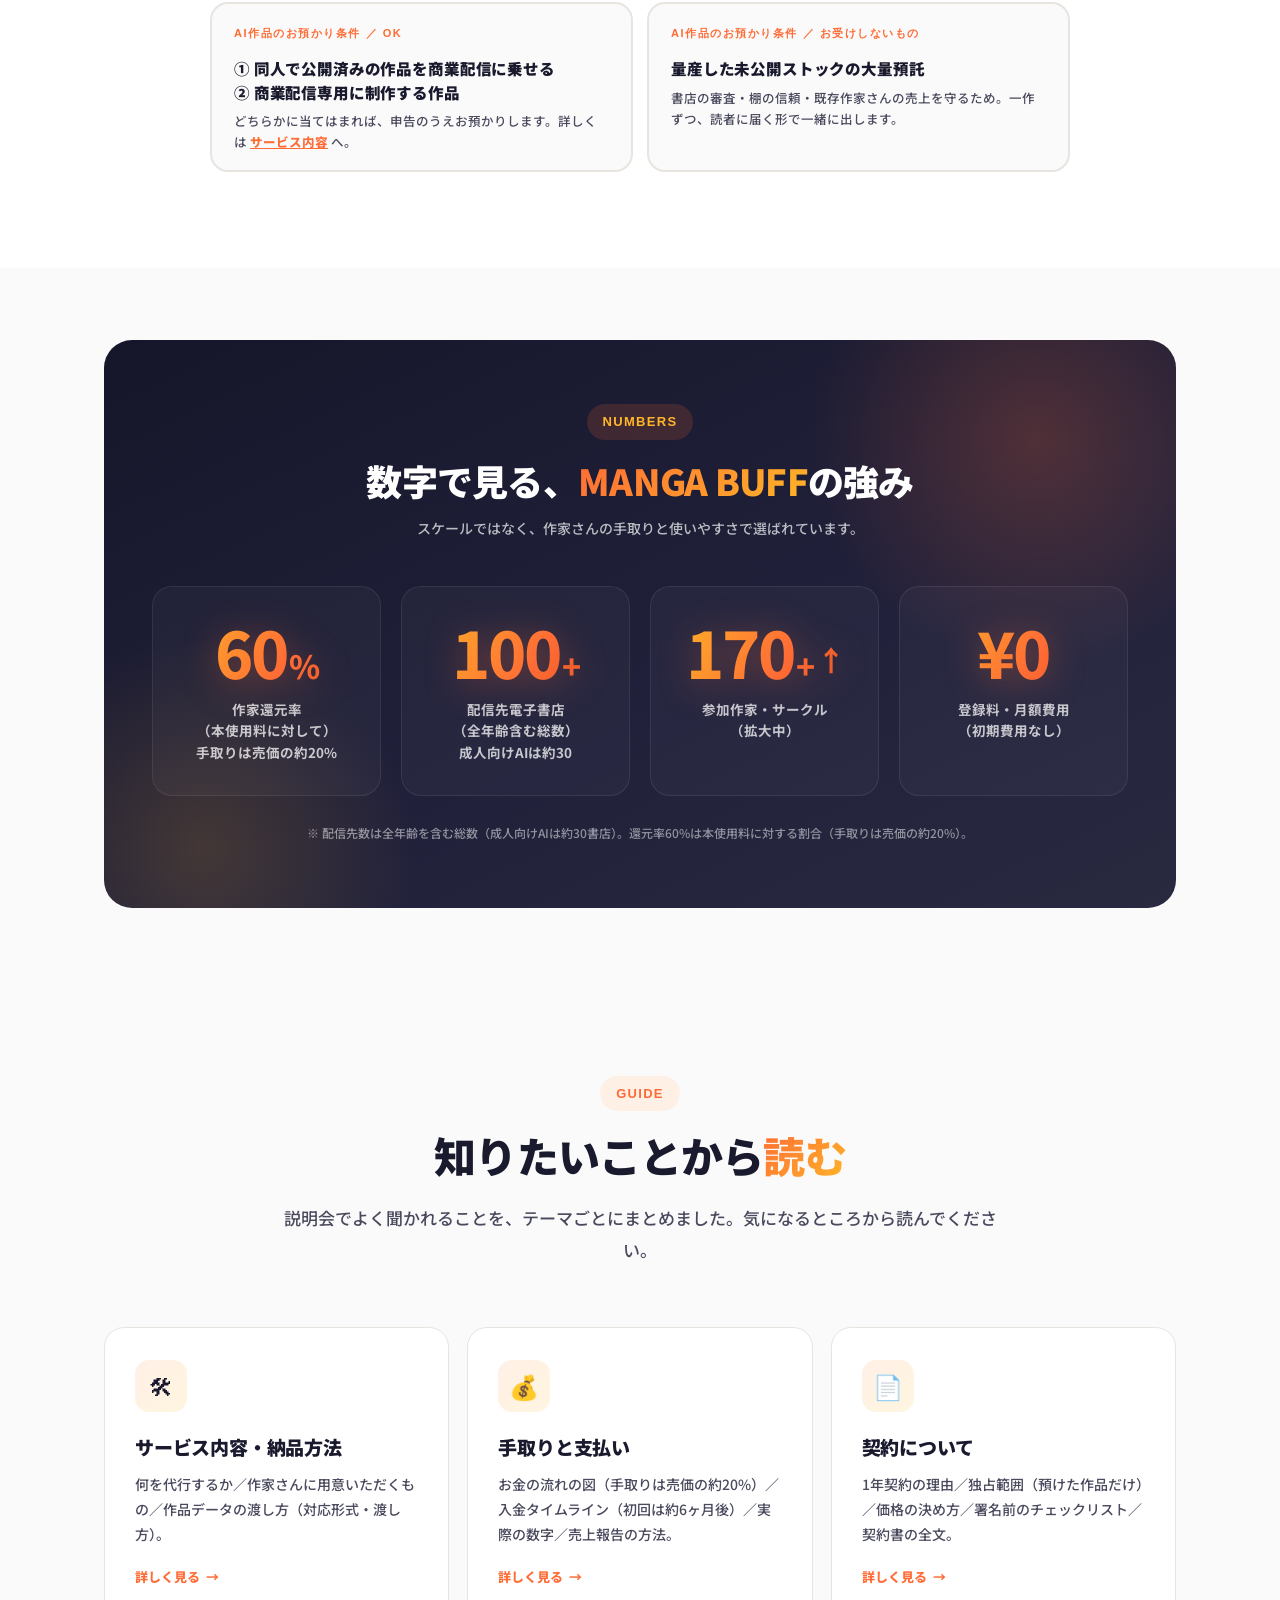
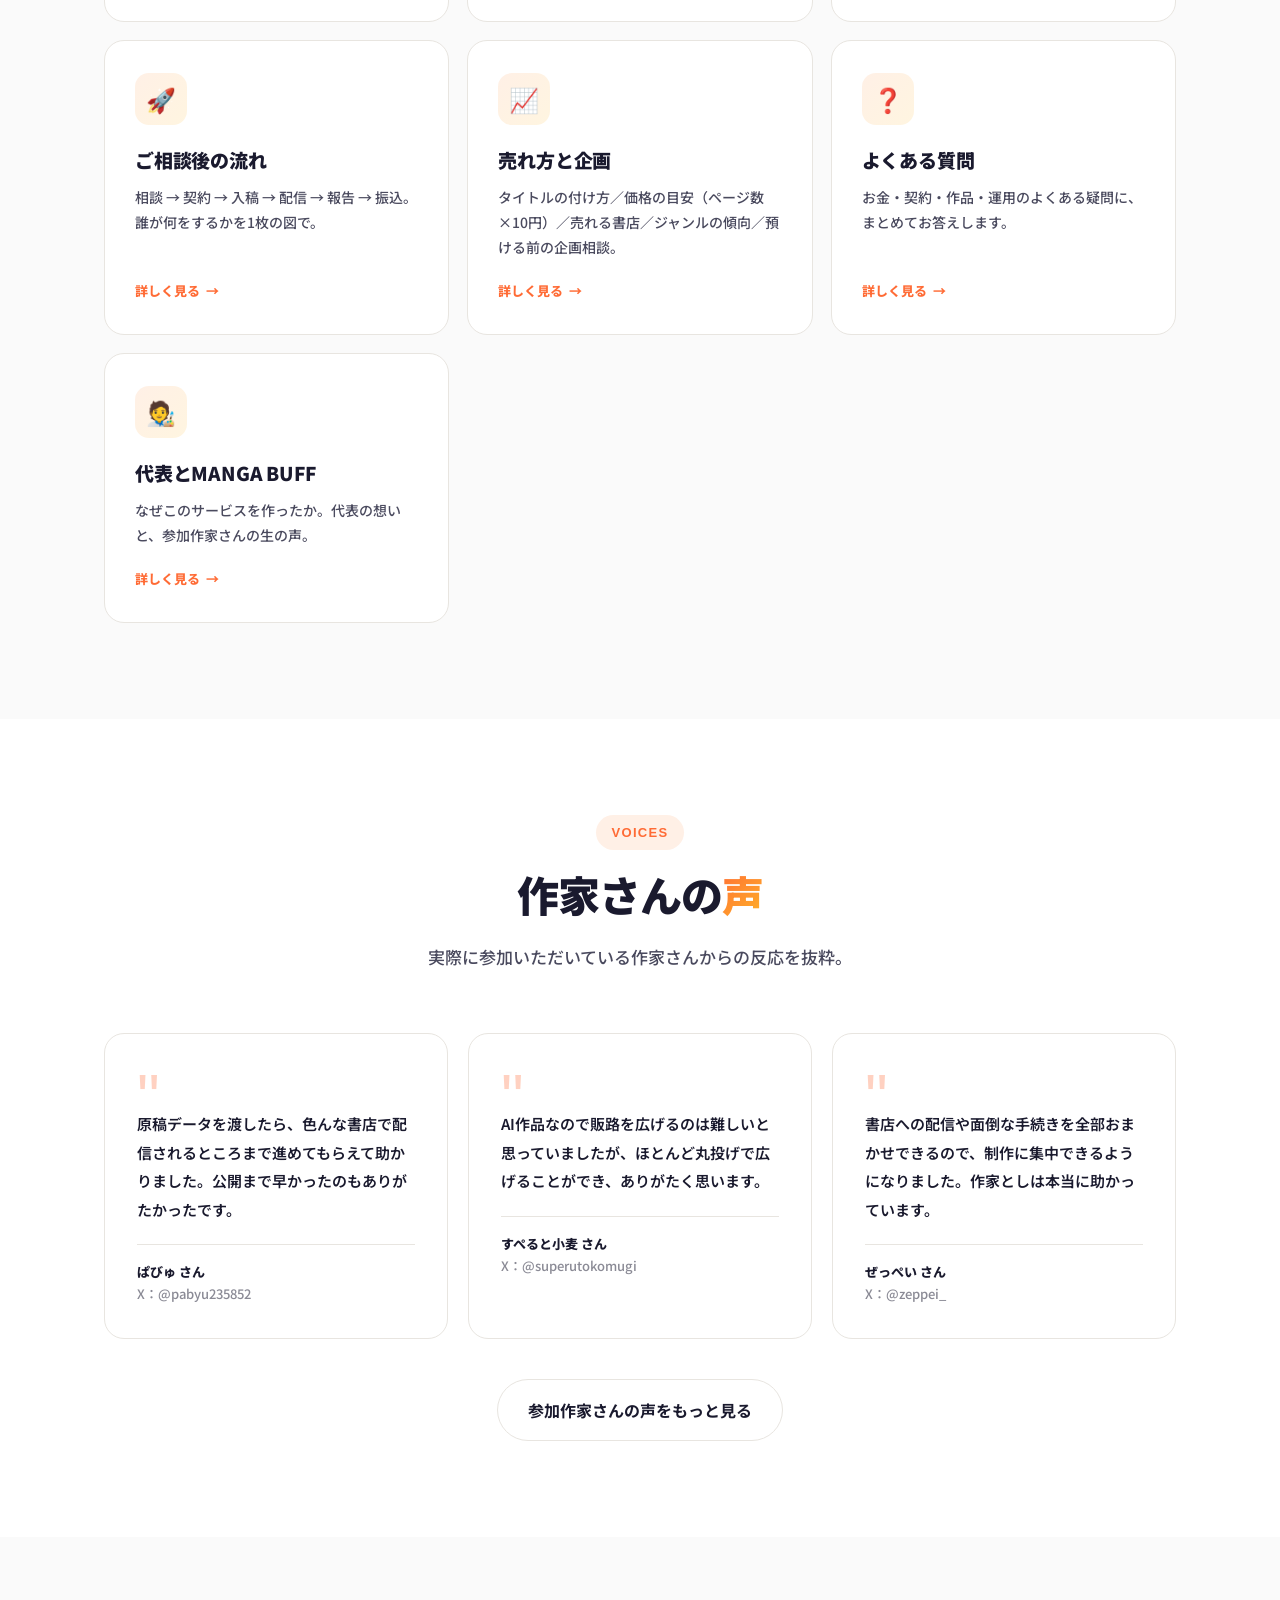
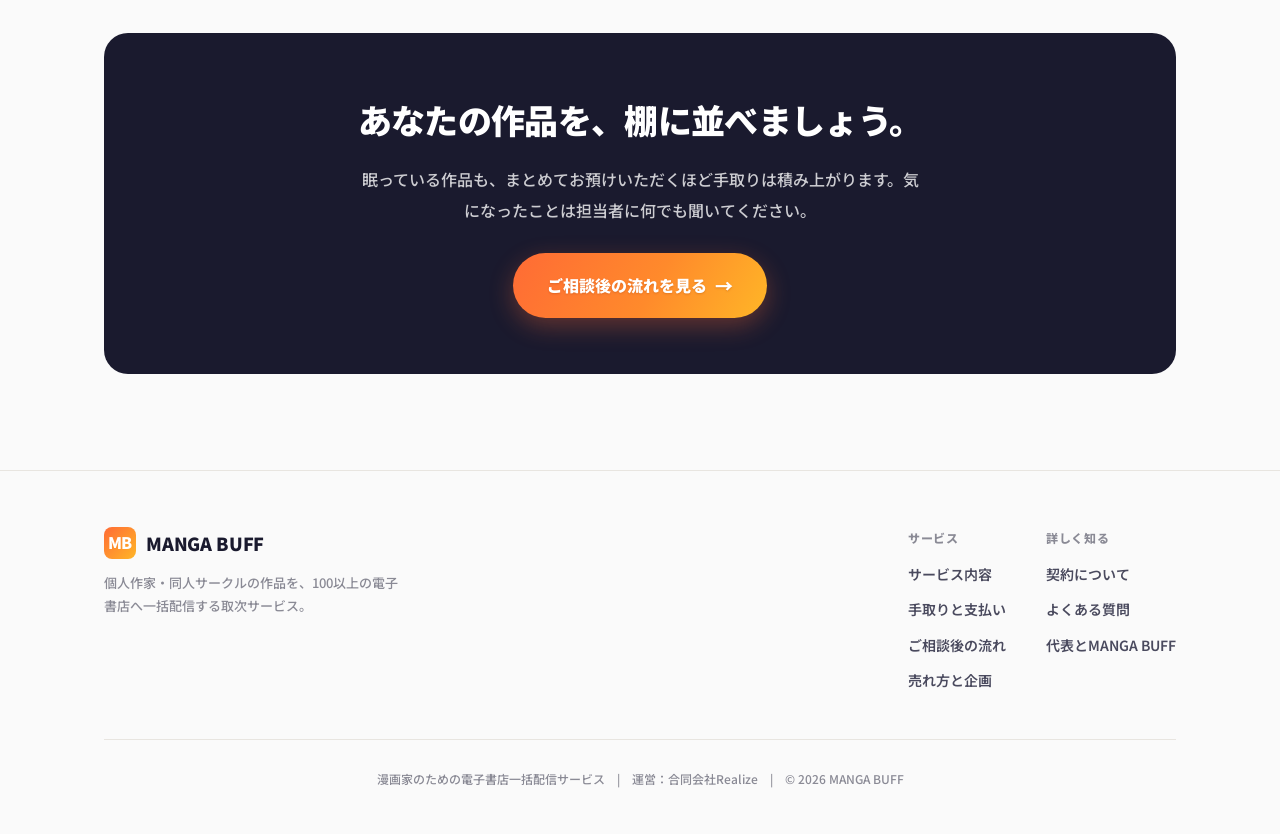
==== commit 35c33ed0: "説明資料 第六改訂を公開: タイトル累計と11/26最新数字、ぜっぺいさん別枠（名前あり・作品名なし）" ====
--- a/index.html
+++ b/index.html
@@ -49,7 +49,7 @@
       <div class="stat"><div class="stat-value"><span class="approx">約</span>20<span class="unit">%</span></div><div class="stat-label">作家さんの手取り<br>（売価に対して）</div></div>
       <div class="stat"><div class="stat-value"><span class="approx">約</span>6<span class="unit">ヶ月後</span></div><div class="stat-label">初回の入金<br>（配信開始から）</div></div>
       <div class="stat"><div class="stat-value">¥0</div><div class="stat-label">登録料・月額費用<br>（初期費用なし）</div></div>
-      <div class="stat"><div class="stat-value"><span data-stat="artists">160</span><span class="unit">+</span></div><div class="stat-label">参加作家・サークル<br>（拡大中）</div></div>
+      <div class="stat"><div class="stat-value"><span data-stat="artists">170</span><span class="unit">+</span></div><div class="stat-label">参加作家・サークル<br>（拡大中）</div></div>
     </div>
     <div class="kp-grid four" style="margin-top:36px;">
       <div class="kp">
@@ -163,7 +163,7 @@
           <div class="proof-label">配信先電子書店（全年齢含む総数）<br>成人向けAIは約30</div>
         </div>
         <div class="proof-cell">
-          <div class="proof-value"><span data-stat="artists">160</span><span class="unit">+</span><span class="up">↑</span></div>
+          <div class="proof-value"><span data-stat="artists">170</span><span class="unit">+</span><span class="up">↑</span></div>
           <div class="proof-label">参加作家・サークル<br>（拡大中）</div>
         </div>
         <div class="proof-cell">
--- a/assets/style.css
+++ b/assets/style.css
@@ -553,6 +553,14 @@
 .sim-cell-label { font-family: "Inter", sans-serif; font-size: 12px; font-weight: 700; color: var(--sub); margin-bottom: 10px; letter-spacing: 0.02em; }
 .sim-cell-value { font-family: "Inter", sans-serif; font-size: 30px; font-weight: 800; background: linear-gradient(120deg, var(--primary-deep) 0%, var(--primary) 52%, var(--accent) 100%); -webkit-background-clip: text; background-clip: text; color: transparent; line-height: 1; letter-spacing: -0.03em; }
 .sim-cell-sub { font-size: 12px; color: var(--sub); margin-top: 8px; font-weight: 500; }
+
+/* 別枠（運営メンバー作品など、取次外部作家の集計とは混ぜない） */
+.sep-box { margin: 28px 0 8px; background: #fff; border: 2px solid var(--primary); border-radius: 16px; padding: 22px 24px 18px; }
+.sep-tag { display: inline-block; font-family: "Inter", sans-serif; font-size: 11px; font-weight: 800; letter-spacing: 0.08em; color: var(--primary-deep); background: var(--primary-light); border-radius: 999px; padding: 3px 10px; margin-bottom: 8px; }
+.sep-box h3 { font-size: 18px; font-weight: 900; color: var(--ink); margin: 0 0 10px; letter-spacing: -0.01em; }
+.sep-box .sep-lead { font-size: 13.5px; color: var(--ink-soft); line-height: 1.75; font-weight: 500; margin: 0 0 16px; }
+.sep-box .sim-grid { margin: 0 0 4px; }
+
 
 /* === Tables === */
 .table-wrap { background: white; border: 1px solid var(--border); border-radius: 16px; overflow: hidden; margin: 24px 0; overflow-x: auto; }
@@ -927,7 +935,7 @@
   .hero { padding-top:28px; padding-bottom:28px; }
   details { break-inside:avoid; }
   details > div { display:block !important; }
-  .problem-card, .solution-card, .hub-card, .voice, .note-card, .sim-cell, .step-row, .money-card, .table-wrap, .callout, .hl-box, .first-box, .contract-article, .compare-col, .cta-band, .proof-band,
+  .problem-card, .solution-card, .hub-card, .voice, .note-card, .sim-cell, .step-row, .money-card, .table-wrap, .callout, .hl-box, .first-box, .sep-box, .contract-article, .compare-col, .cta-band, .proof-band,
   .kp, .kp-grid, .mflow, .mbar, .ptl, .pay4, .sflow li, .cmp-wrap, details.fold, .ctl { break-inside:avoid; }
   footer, .cta-band, .chip-nav, .hero-cta { display:none !important; }
   h2, h3, .section-head, .page-hero { break-after:avoid; }
